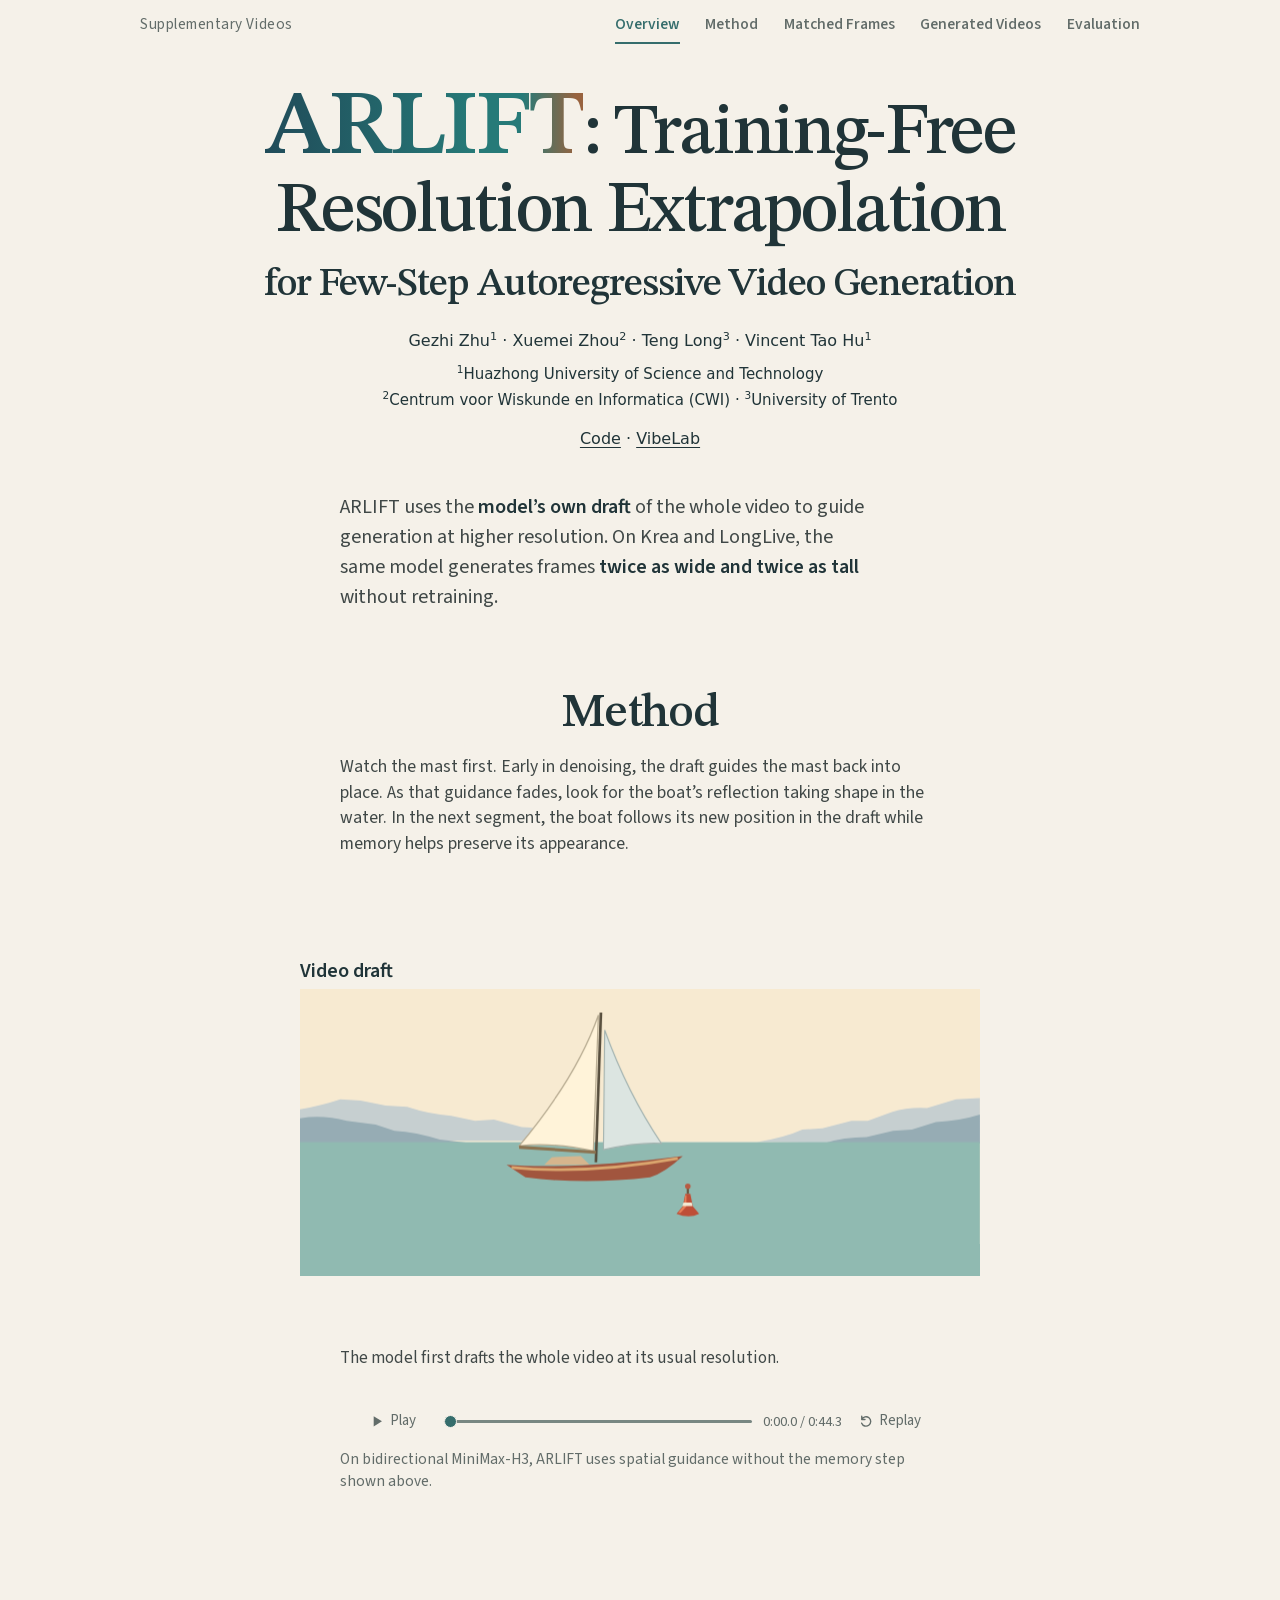
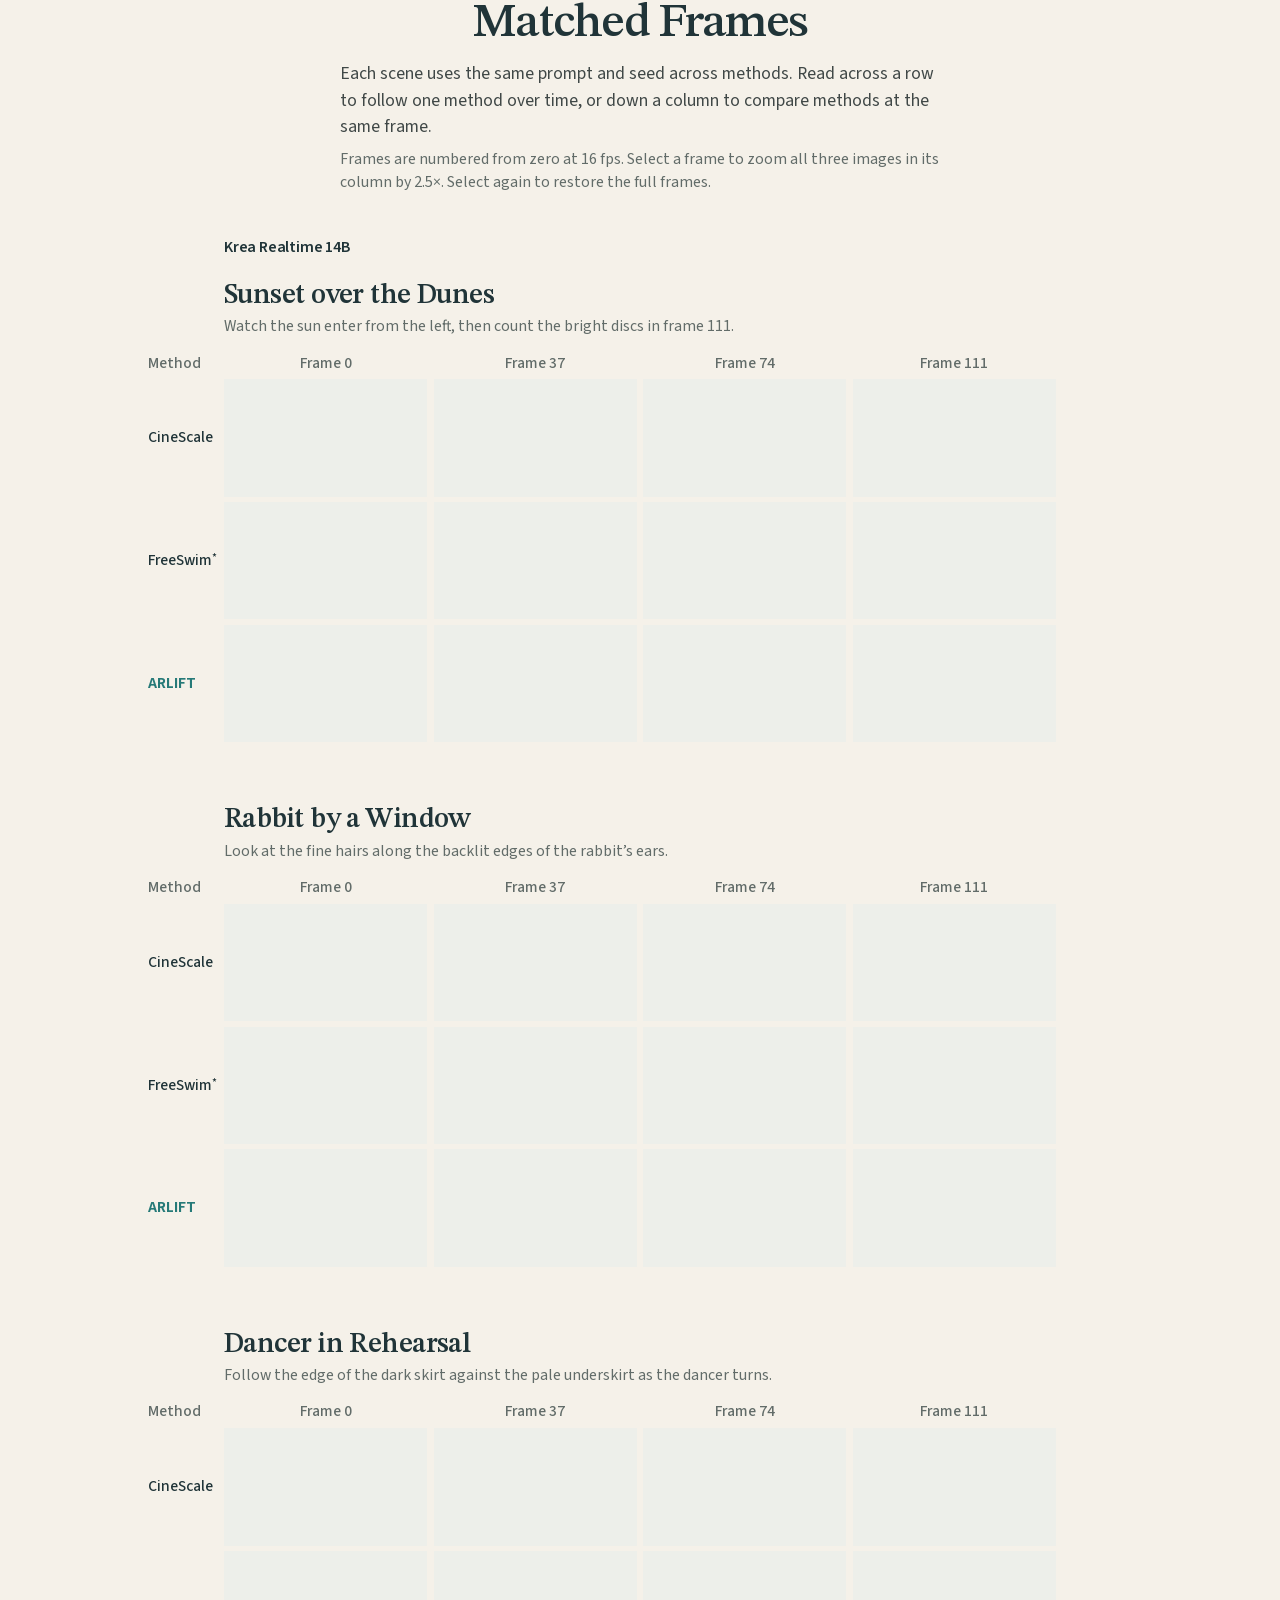
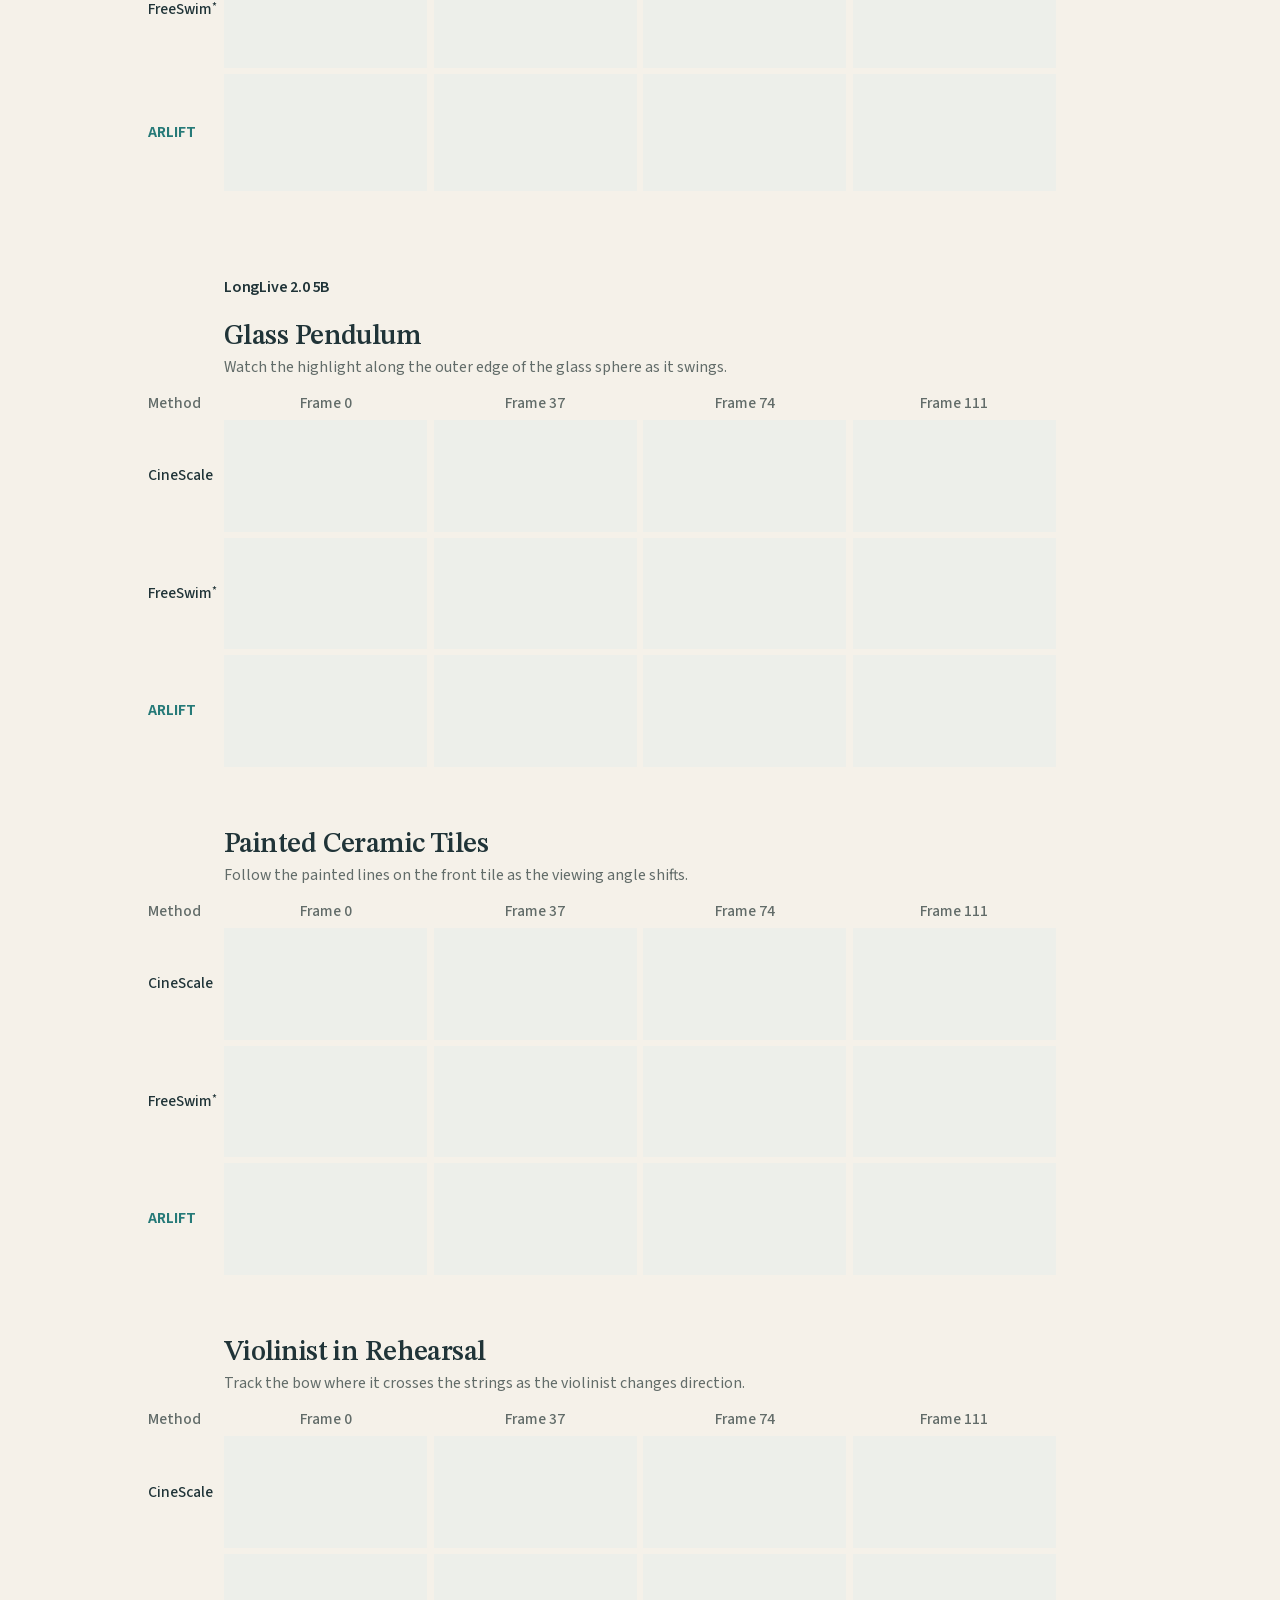
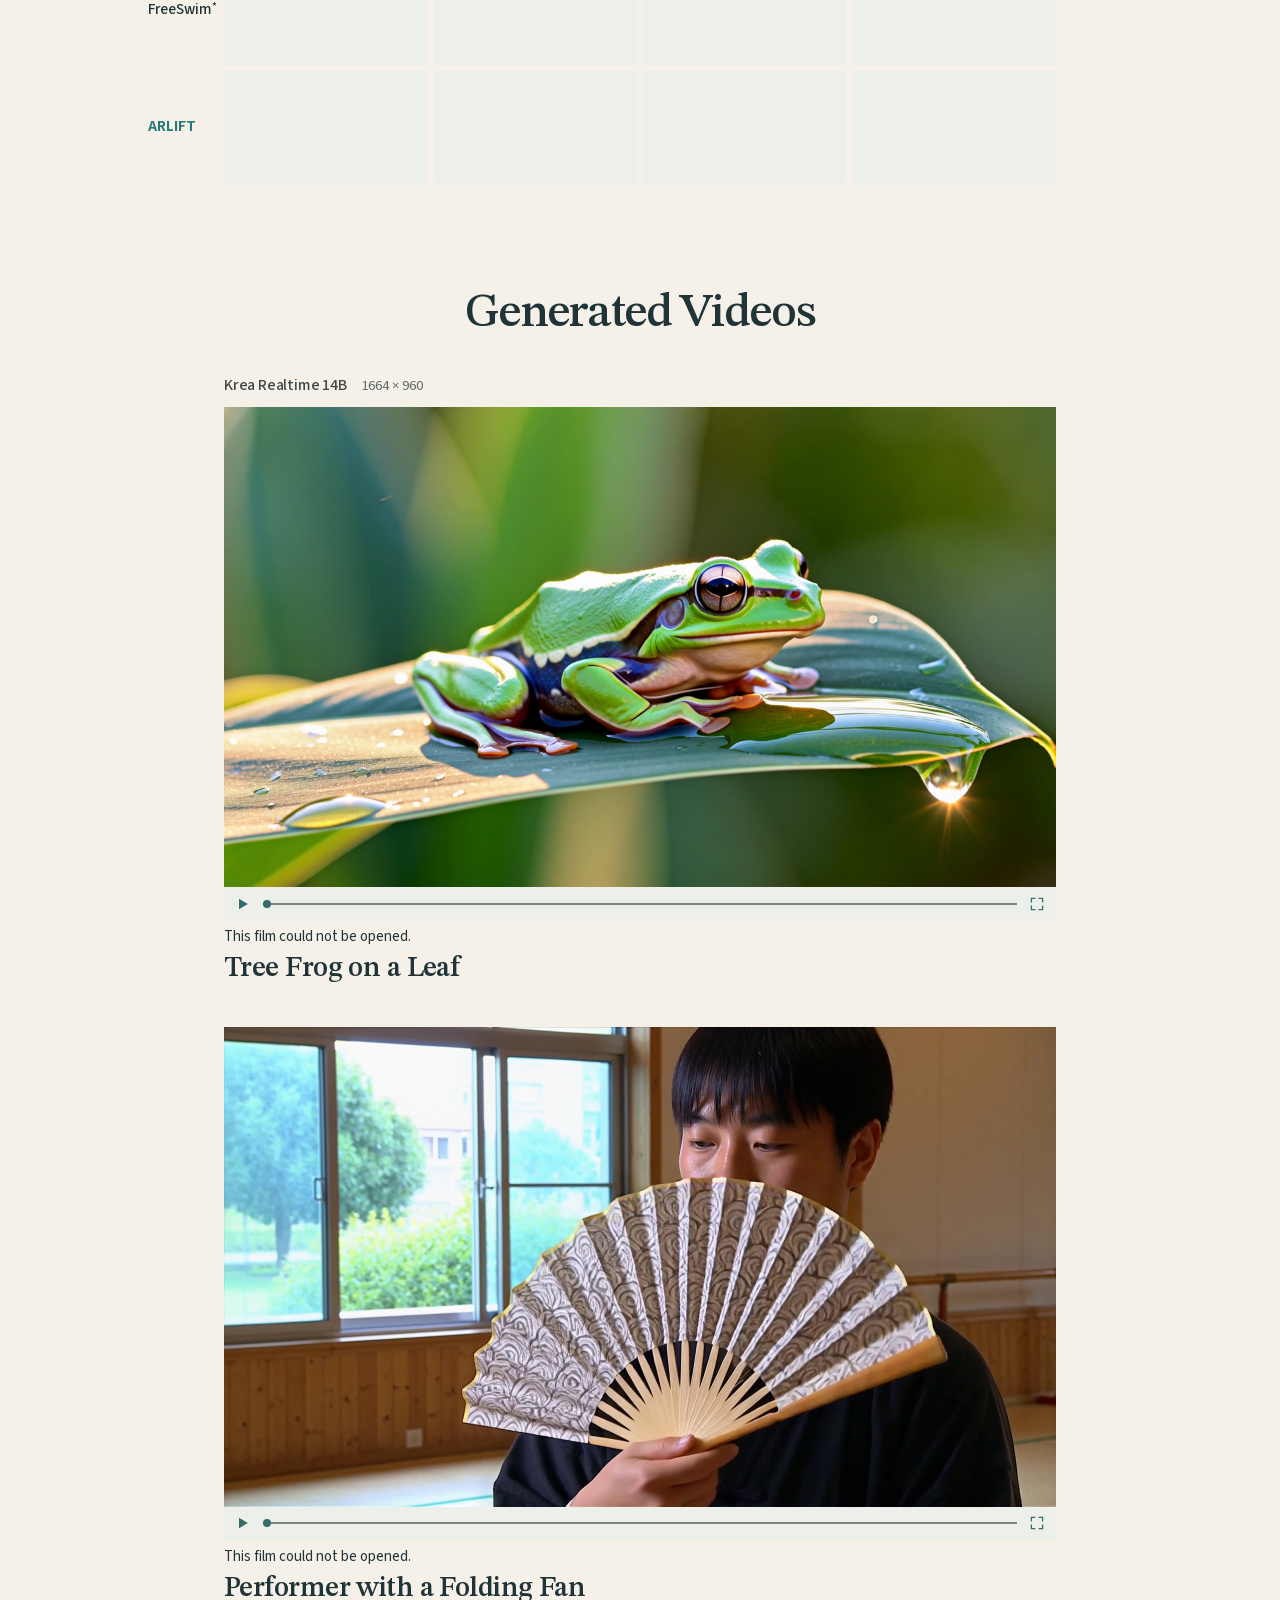
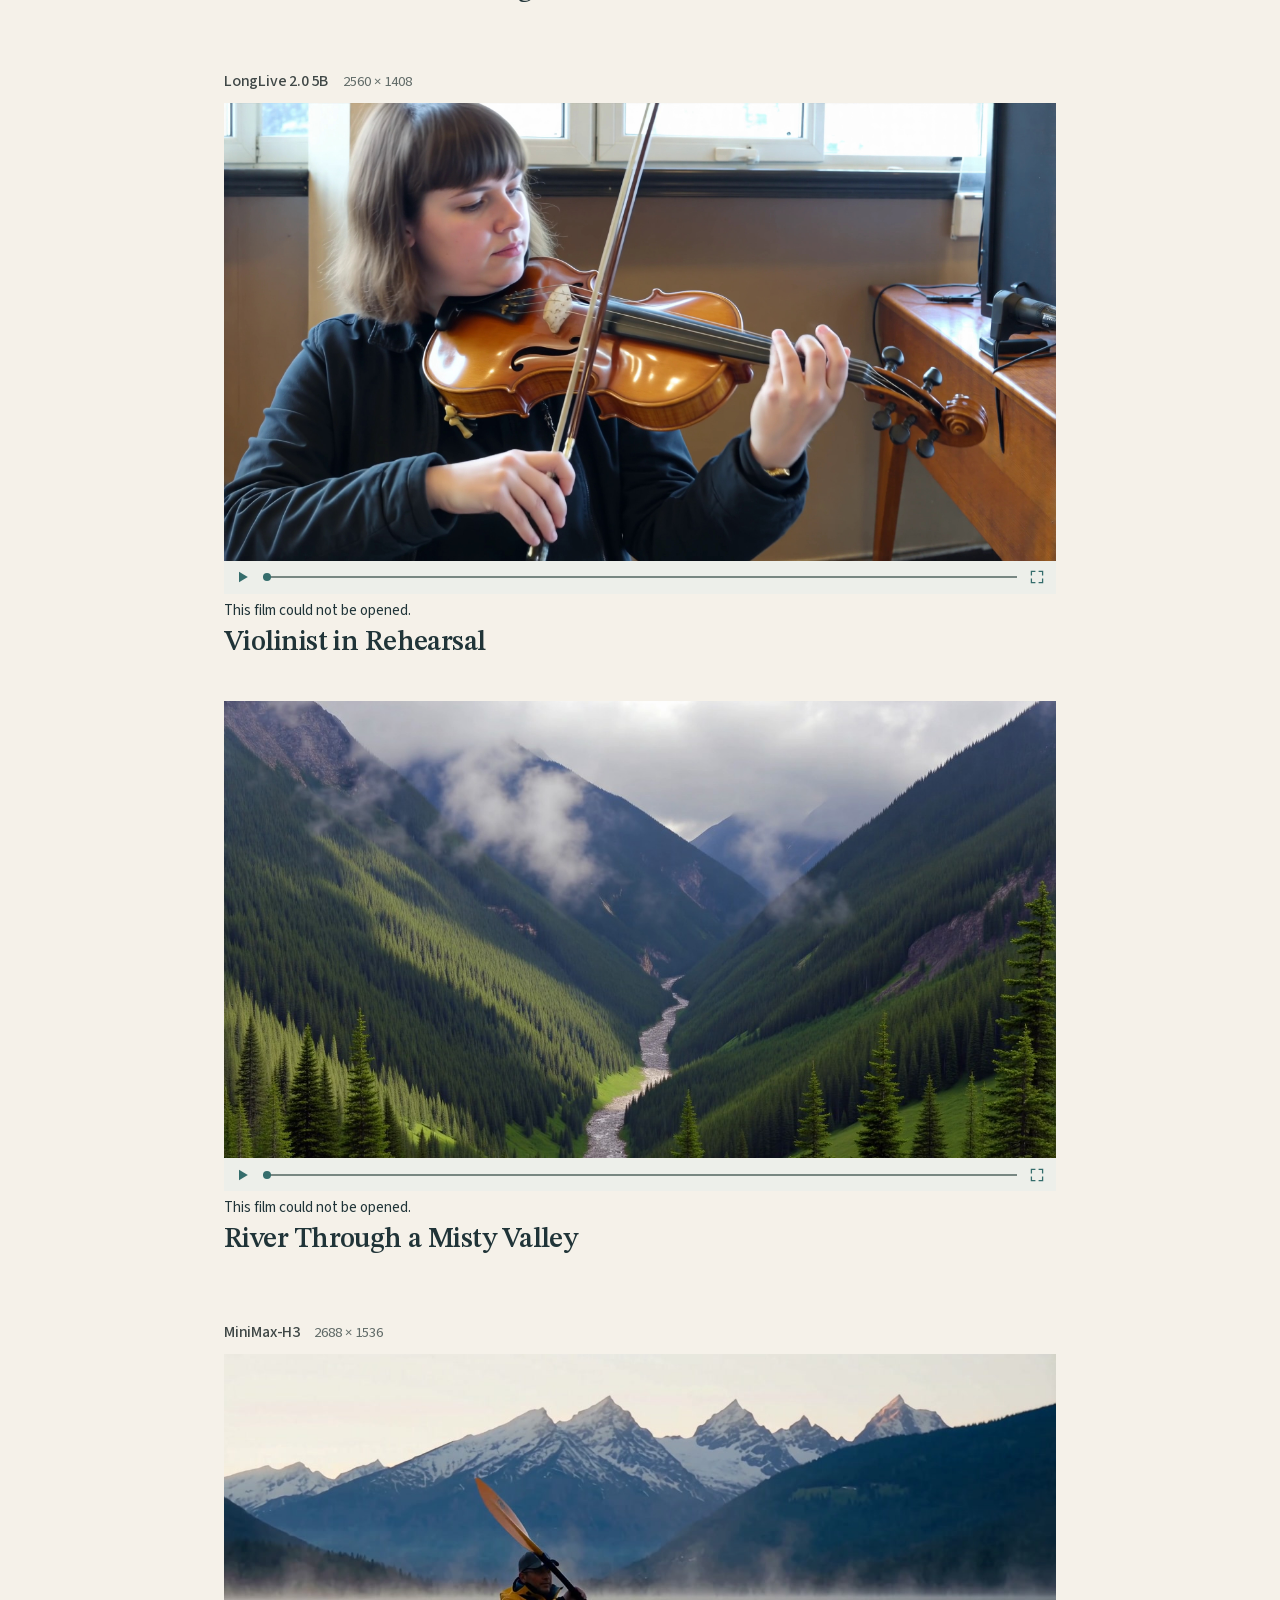
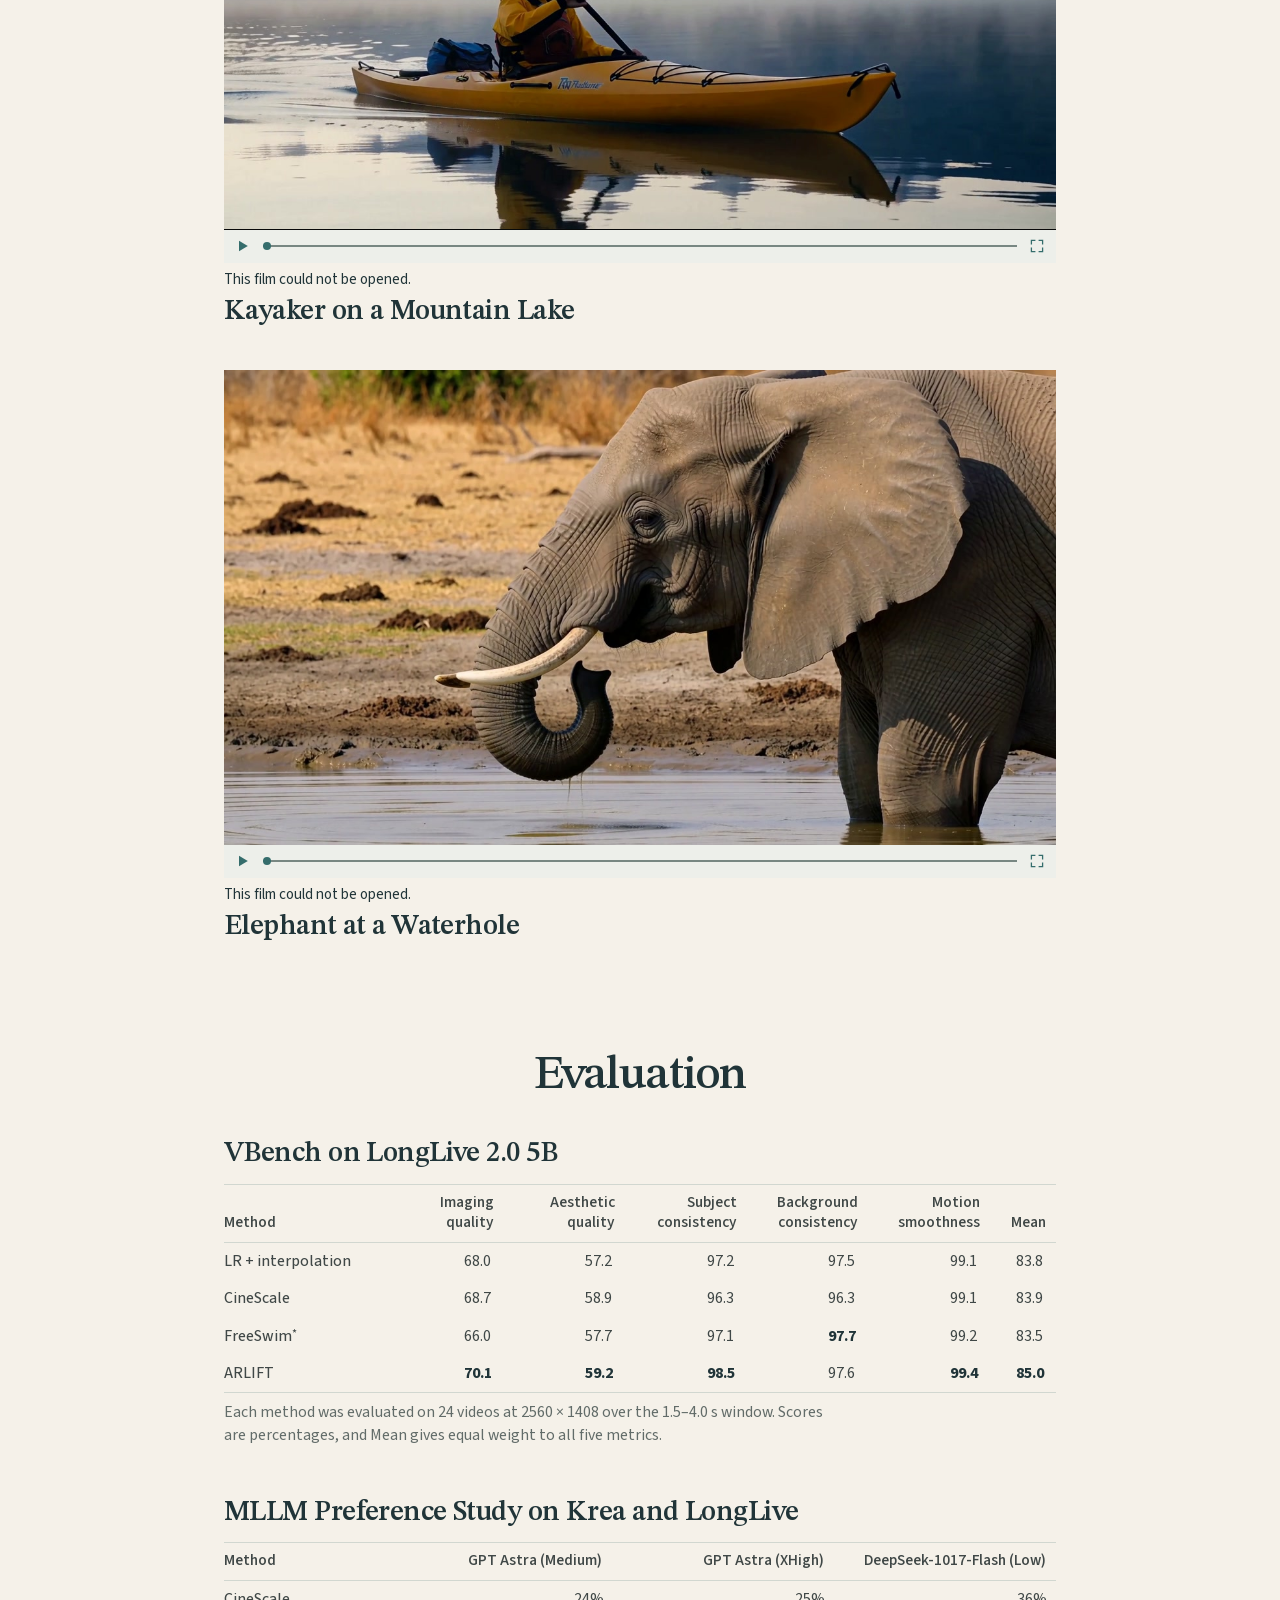
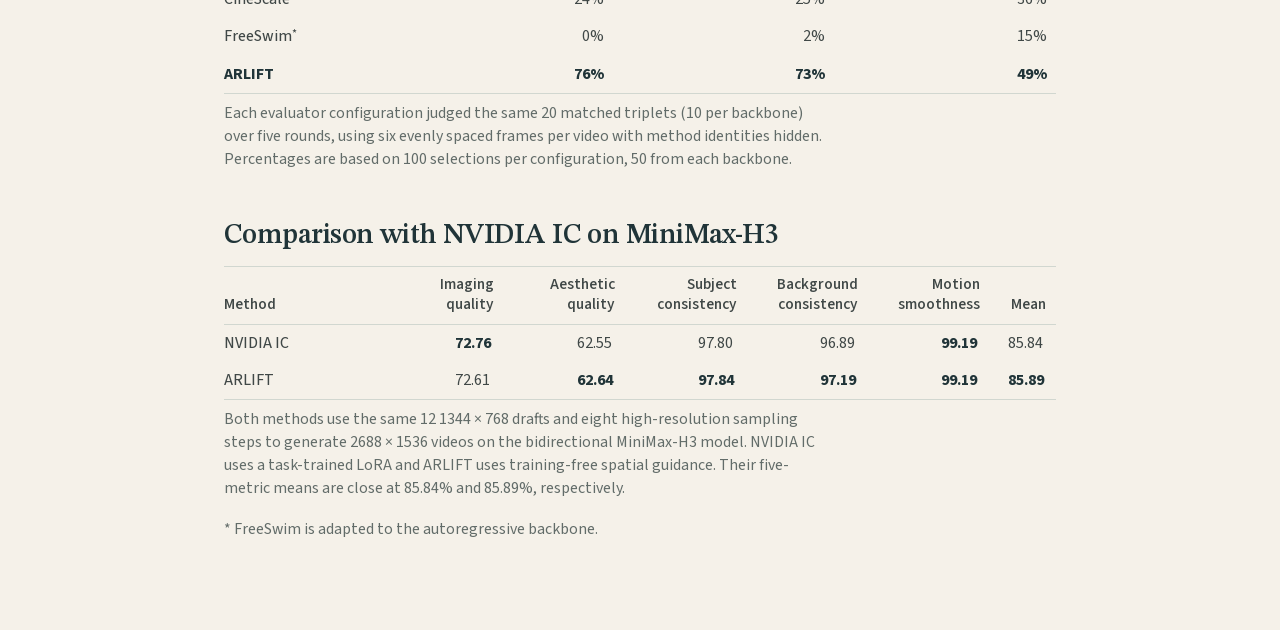
==== arlift/index.html @ 1fa9fa7b "Publish ELP AutoCache and ARLIFT project websites" ====
<!doctype html>
<html lang="en">
<head>
  <meta charset="utf-8">
  <meta name="viewport" content="width=device-width, initial-scale=1">
  <meta name="color-scheme" content="light">
  <meta http-equiv="Content-Security-Policy" content="default-src 'none'; style-src 'self' file:; script-src 'self' file:; img-src 'self' file:; font-src 'self' file: data:; media-src 'self' file:; base-uri 'none'; form-action 'none'">
  <title>ARLIFT: Training-Free Resolution Extrapolation for Few-Step Autoregressive Video Generation</title>
  <link rel="stylesheet" href="assets/fonts/type.css">
  <link rel="stylesheet" href="assets/style.css">
  <script defer src="assets/navigation.js"></script>
  <script defer src="assets/trace.js"></script>
  <script defer src="assets/details.js"></script>
  <script defer src="assets/screening.js"></script>
  <link rel="stylesheet" href="../project-meta.css">
</head>
<body>
  <main>
    <nav class="article-nav" aria-label="Article sections">
      <div class="nav-links">
        <span class="subtitle">Supplementary Videos</span>
        <div class="chapter-links">
          <a href="#overview">Overview</a>
          <a href="#method">Method</a>
          <a href="#matched-frames">Matched Frames</a>
          <a href="#generated-videos">Generated Videos</a>
          <a href="#evaluation">Evaluation</a>
        </div>
      </div>
    </nav>

    <header class="opening" id="overview" aria-labelledby="paper-title">
      <h1 id="paper-title">
        <span class="title-line"><span class="arlift-name">ARLIFT</span>: <span class="unbroken">Training-Free</span></span>
        <span class="title-line">Resolution Extrapolation</span>
        <span class="title-scope">for <span class="unbroken">Few-Step</span> Autoregressive <span class="unbroken">Video Generation</span></span>
      </h1>
      <div class="project-meta"><p class="project-authors">Gezhi Zhu<sup>1</sup> · Xuemei Zhou<sup>2</sup> · Teng Long<sup>3</sup> · Vincent Tao Hu<sup>1</sup></p><p class="project-affiliations"><sup>1</sup>Huazhong University of Science and Technology<br><sup>2</sup>Centrum voor Wiskunde en Informatica (CWI) · <sup>3</sup>University of Trento</p><p class="project-links"><a href="https://github.com/vibe-hust/arlift_code">Code</a> · <a href="https://github.com/vibe-hust">VibeLab</a></p></div>
      <p class="intro">ARLIFT uses the <strong>model’s own draft</strong> of the whole video to guide generation at higher resolution. On Krea and LongLive, the same model generates frames <strong>twice as wide and twice as tall</strong> without retraining.</p>
    </header>

    <div class="research">
      <section class="method" id="method" aria-labelledby="architecture-title">
        <header class="section-heading">
          <h2 id="architecture-title">Method</h2>
          <p class="method-guide">Watch the mast first. Early in denoising, the draft guides the mast back into place. As that guidance fades, look for the boat’s reflection taking shape in the water. In the next segment, the boat follows its new position in the draft while memory helps preserve its appearance.</p>
        </header>
        <figure class="sailing-study" aria-label="Illustrated animation of ARLIFT generating a sailboat video">
          <svg class="sail-library" width="0" height="0" aria-hidden="true" focusable="false">
            <defs>
              <linearGradient id="sail-sky" x1="0" y1=".7" x2="1" y2=".15">
                <stop stop-color="#fcf1d7"/><stop offset=".48" stop-color="#f5e9d2"/><stop offset="1" stop-color="#e6e4d8"/>
              </linearGradient>
              <linearGradient id="sail-sea" x1=".35" y1="0" x2=".65" y2="1">
                <stop stop-color="#b4d3c8"/><stop offset=".3" stop-color="#94bfb5"/><stop offset="1" stop-color="#64999a"/>
              </linearGradient>
              <radialGradient id="water-light" cx=".08" cy=".12" r=".86">
                <stop stop-color="#ffedc5" stop-opacity=".38"/><stop offset="1" stop-color="#ffedc5" stop-opacity="0"/>
              </radialGradient>
              <linearGradient id="canvas-sun" x1="0" y1=".3" x2="1" y2=".65">
                <stop stop-color="#fff9e8"/><stop offset=".50" stop-color="#f8edd2"/>
                <stop offset=".79" stop-color="#eee2c5"/><stop offset="1" stop-color="#d3d7ce"/>
              </linearGradient>
              <linearGradient id="canvas-shade" x1="0" y1=".7" x2="1" y2=".25">
                <stop stop-color="#b8cbd0"/><stop offset=".47" stop-color="#dce4df"/><stop offset="1" stop-color="#fff1d7"/>
              </linearGradient>
              <path id="sail-main" d="M7 21 Q-10 70 -56 125 Q-30 122 3 129 Z"/>
              <path id="sail-jib" d="M12 33 Q30 83 57 123 Q38 122 11 128 Z"/>
              <path id="sail-hull" d="M-66 140 Q-14 144 74 133 Q60 146 48 150 Q-3 156 -51 150 Z"/>
              <g id="coastal-ridges">
                <path fill="#c6cfd0" d="M0 96Q17 93 32 88L48 89 68 93 85 94Q103 100 120 101L139 105 154 104 176 110Q199 111 224 121H0Z M363 122Q386 118 399 112L415 111 438 105 451 105 470 98Q484 94 498 95L521 88 540 87V123Z"/>
                <path fill="#96acb4" d="M0 103Q18 100 37 105L60 108 75 113Q92 114 111 120L137 123H0Z M416 123Q432 118 450 118L471 113 486 112 505 106Q524 105 540 100V123Z"/>
              </g>
              <g id="sail-coast">
                <rect width="540" height="122" fill="#f7ead1"/><use href="#coastal-ridges"/>
                <rect y="122" width="540" height="106" fill="#90bab1"/>
              </g>
              <g id="sail-boat">
                <path fill="none" stroke="#574e3d" stroke-width="2.1" d="M5 138 9 19"/>
                <use href="#sail-main" fill="#fff3d9" stroke="#b6aa90" stroke-width="1"/>
                <use href="#sail-jib" fill="#dce5e1" stroke="#a2b2af" stroke-width=".9"/>
                <path d="M-56 126 5 130" stroke="#8c7350" stroke-width="2.4" fill="none"/>
                <path d="M-36 140 -30 134 -7 133 0 140Z" fill="#d6b58d"/>
                <use href="#sail-hull" fill="#a1553e"/>
                <path d="M-62 142 Q-2 148 70 135" fill="none" stroke="#dba66e" stroke-width="2.2"/>
              </g>
              <g id="sidelit-sails">
                <use href="#sail-main" fill="url(#canvas-sun)"/><use href="#sail-jib" fill="url(#canvas-shade)"/>
                <g clip-path="url(#sail-panels)">
                  <path fill="#fff9e3" opacity=".64" d="M7 23Q-13 81-54 124L-42 121Q-9 80 7 23Z"/>
                  <path fill="#aebdc0" opacity=".32" d="M7 29Q6 81-9 125L3 129Z M13 37Q20 95 35 125L13 128Z"/>
                </g>
              </g>
              <g id="sail-buoy">
                <path fill="#be4e37" d="M306 163h4l2 10 5 6q-8 4-18 0l5-6z"/>
                <path fill="#e88058" d="m306 164 1 .2-.2 9-4.5 5-2 .1 4.7-6.2z"/>
                <path fill="#f3ead4" d="M304.5 170h6.6l.6 2.8h-8z"/>
                <path d="M308 163v-5" stroke="#65543d" stroke-width="1.7"/>
                <circle cx="308" cy="157" r="2.2" fill="#b85b43"/>
              </g>
              <pattern id="sail-weave" width="3.6" height="4.2" patternUnits="userSpaceOnUse" patternTransform="rotate(12)">
                <path d="M.5 0v4.2 M0 1.2h3.6" stroke="#998766" stroke-width=".32" opacity=".38"/>
              </pattern>
              <clipPath id="sail-panels"><use href="#sail-main"/><use href="#sail-jib"/></clipPath>
              <g id="sail-seams" fill="none" stroke-linejoin="round">
                <use href="#sail-main" fill="url(#sail-weave)"/>
                <use href="#sail-jib" fill="url(#sail-weave)"/>
                <path fill="#dfd3b7" opacity=".35" d="M5 34 Q-3 90 -26 121 L1 127Z"/>
                <path fill="#e7dbbf" opacity=".47" d="M14 48 Q25 95 45 121 L54 122Z"/>
                <g clip-path="url(#sail-panels)" stroke="#b6a98b" stroke-width=".95">
                  <path d="M0 41Q1 44 6 46 M-7 60Q-2 65 6 65 M-18 80Q-9 86 5 86 M-32 100Q-15 108 4 107 M-49 118Q-23 119 3 125"/>
                  <path d="M13 63Q17 65 24 65 M12 83Q24 87 34 86 M12 105Q28 111 46 109"/>
                </g>
                <path stroke="#988769" stroke-width=".85" stroke-dasharray="1.4 2.2" d="M4 43 0 122Q-16 119-46 119 M14 60 14 122 48 119"/>
                <path stroke="#736b55" stroke-width="1" d="M9 21 68 134 M8 26 -62 139"/>
                <path fill="#ac6548" d="M9 20 10 13 26 17 10 18Z"/>
              </g>
              <g id="sail-rail" fill="none">
                <path d="M-63 143Q-7 151 67 139 M-52 148Q1 152 54 144" stroke="#efc793" stroke-width=".95"/>
                <path d="M-57 140v-5m12 6v-5m64 2v-5m15 4v-5m15 3v-5m14 4v-5 M-57 135q12 2 22 1 M17 133q26 1 46-4" stroke="#74634b" stroke-width=".85"/>
                <path d="M-28 135h7l-1 3h-8z M-18 135h7l3 3h-11z" fill="#5f614e"/>
              </g>
              <g id="sail-reflection">
                <g fill="#e9e6cd">
                  <path d="M-44 157q22-3 48 0l-7 2q-31 0-44 1z M11 158q14-3 33-2l-7 2-23 2z"/>
                  <path d="M-39 163q20-4 41-2l-5 2-29 3z M10 164q12-1 25-4l-3 3-21 3z"/>
                  <path d="M-29 171q9-4 27-3l-4 3-24 2z M10 171l16-4-4 3-12 3z"/>
                  <path d="M-20 178q10-3 18-2l-4 2-15 2z M6 181l12-4-2 3-11 3z M-11 188l10-3-3 3-9 2z"/>
                </g>
                <g fill="#ab674d">
                  <path opacity=".84" d="M-57 154q19 2 37 0l-4 2q-16 2-28 1z M-13 155q14-1 29-3l-4 2-22 3z M24 151l28-4-6 3-18 3z"/>
                  <path opacity=".67" d="M-42 160q15-2 28-1l-5 2-24 1z M1 159l22-3 8 .5-26 4z M-28 165l14-2 6 1-14 2z"/>
                  <path opacity=".49" d="M-12 170l16-3 7 1-17 3z M13 164l8-2 7 .3-11 3z"/>
                </g>
                <path d="M-57 155q19-2 42 1m11 0 34-2m-69 5 18 1m30 1 17-2" fill="none" stroke="#7e8270" stroke-width="1.5"/>
              </g>
              <g id="sail-water-marks" fill="none" stroke-linecap="round">
                <g stroke="#f9eed1" opacity=".83">
                  <path stroke-width=".7" d="M9 128h9m7 .7h5m17-1h12m53 1h9m15 2h4m12-.5h13m26-2h7m19 2h11m16-2h7m51 1h9m77-1h11m30 2h12m25-2h7"/>
                  <path stroke-width="1.3" d="M13 151l10-1m5 .7 5-.5m48-8 10-.6m5 0h4m-38 27 12-1m5 1 7-.5m34 7 13-1m27 8 7-.7m-96 12 9-.8m5 .2h7m139-40 13-.5m59 22 9-.5m77 18 6-.6m8 0 7-.7"/>
                </g>
                <path stroke="#5e9392" stroke-width=".85" d="M0 123h540 M12 138q18-2 36-1m19-2 17-1m117-5 23 1m125-1 38-1m67 6 38 1m21 11 20-1 M7 170q36-4 55-2m-20 14 28-1m55 4 26 1m14 12 30-2m54-9 27-1m35-6 16-1m58 10 20-2m48 11 37-2m15-30 22 1"/>
                <path stroke="#e4e9da" stroke-width="1.25" d="M21 148q21-2 33-1m9 8 23-1m16 37 33-3m-58 23 32-2m55-43 19-1m42 23 15-1m31 21q23-3 41-2m34-60 23-1m45 13 26-2m46 23 33-2m-91 34 31-2m29 1 17-1"/>
                <path stroke="#7b8e77" stroke-width="1.1" d="M293 181q14 2 27-1m-15 4 9-1"/>
                <path stroke="#b47c61" opacity=".72" stroke-width="1.6" d="m303 184 10 1m-10 3 7 1m-5 3h4"/>
              </g>
              
            </defs>
          </svg>
          <svg class="sail-story" id="sailing-board" viewBox="0 0 760 417" role="img" aria-labelledby="sail-description">
            <title id="sail-description">Schematic of ARLIFT. A complete moving draft anchors each segment’s position. Filtered differences correct successive predictions. The same close-up shows the gunwale sharpen in step four and ripples form in the reflection in step five. A pale line on the hull carries over from segment one to segment two. The two finished segments then play together.</title>
            <defs>
              <filter id="study-grain" x="0" y="0" width="100%" height="100%">
                <feTurbulence id="noise-grain" type="fractalNoise" baseFrequency=".38" numOctaves="2" seed="17"/>
                <feColorMatrix type="saturate" values="0"/>
                <feComponentTransfer><feFuncR type="linear" slope="2" intercept="-.5"/><feFuncG type="linear" slope="2" intercept="-.5"/><feFuncB type="linear" slope="2" intercept="-.5"/><feFuncA type="linear" slope="0" intercept="1"/></feComponentTransfer>
              </filter>
              <g id="hr-setting">
                <rect width="540" height="122" fill="url(#sail-sky)"/><use href="#coastal-ridges"/>
                <g fill="#c3ceca" opacity=".72">
                  <path d="m0 103 14-1 24 4 16 3-23-2-16 1-15-2z M49 110l13 1 17 5 10 2-23-4z"/>
                  <path d="m484 114 21-7 16-2-12 4-13 3z M520 108l20-7v3l-12 3z"/>
                </g>
                <rect y="122" width="540" height="106" fill="url(#sail-sea)"/>
                <rect y="122" width="540" height="106" fill="url(#water-light)"/>
              </g>
              <g id="draft-scene"><use href="#sail-coast"/><use href="#sail-buoy"/></g>
              <g id="boat-shape"><use href="#sail-main"/><use href="#sail-jib"/><use href="#sail-hull"/></g>
              <!-- Dark sail seams are narrow gaps in the signal. Subtract the two
                   positioned signals before applying the spatial filter. -->
              <mask id="signal-seams" maskUnits="userSpaceOnUse" x="-76" y="8" width="160" height="150">
                <rect x="-76" y="8" width="160" height="150" fill="white"/>
                <g fill="none" stroke="black" stroke-width="1.7">
                  <path d="M-7 60Q-2 65 6 65 M-18 80Q-9 86 5 86 M-32 100Q-15 108 4 107 M-49 118Q-23 119 3 125 M13 63Q17 65 24 65 M12 83Q24 87 34 86 M12 105Q28 111 46 109"/>
                </g>
              </mask>
              <g id="boat-signal">
                <use href="#boat-shape" mask="url(#signal-seams)"/>
                <path d="m8 18 2 0-4 121-2 0z M9 21l60 113-1 1L8 22z M8 26l-69 114-1-1 69-114z"/>
              </g>
              <g id="reference-pose"><use href="#boat-shape"/><path d="m9 19-4 119" stroke-width="2.2"/></g>
              <g id="reference-lines" fill="none" stroke="#34667c" stroke-width="1.45" stroke-dasharray="4 3">
                <path d="M0 122h540" opacity=".55"/><use id="reference-boat" href="#reference-pose"/>
                <path d="M306 163h4l2 10 5 6q-8 4-18 0l5-6z"/>
              </g>
              <mask id="exclude-estimate" maskUnits="userSpaceOnUse" x="0" y="0" width="540" height="228">
                <rect width="540" height="228" fill="white"/><use id="estimate-cutout" href="#boat-signal" fill="black"/>
              </mask>
              <mask id="exclude-reference" maskUnits="userSpaceOnUse" x="0" y="0" width="540" height="228">
                <rect width="540" height="228" fill="white"/><use id="reference-cutout" href="#boat-signal" fill="black"/>
              </mask>
              <filter id="spatial-lowpass" filterUnits="userSpaceOnUse" x="0" y="0" width="540" height="228" color-interpolation-filters="sRGB">
                <!-- R and B hold the two signs on an opaque zero field. Extract
                     their difference after smoothing so nearby opposite signs cancel. -->
                <feGaussianBlur stdDeviation="4.3" result="lowpass"/>
                <feColorMatrix in="lowpass" values="0 0 0 0 0  0 0 0 0 0  0 0 0 0 0  1 0 -1 0 0" result="positive"/>
                <feFlood flood-color="#5ba8b3"/><feComposite in2="positive" operator="in" result="teal"/>
                <feColorMatrix in="lowpass" values="0 0 0 0 0  0 0 0 0 0  0 0 0 0 0  -1 0 1 0 0" result="negative"/>
                <feFlood flood-color="#dca674"/><feComposite in2="negative" operator="in" result="ochre"/>
                <feMerge><feMergeNode in="teal"/><feMergeNode in="ochre"/></feMerge>
              </filter>
              <mask id="shared-hull-edge" maskUnits="userSpaceOnUse" x="0" y="0" width="540" height="228">
                <use id="reference-hull-mask" href="#sail-hull" x="230" fill="none" stroke="white" stroke-width="5"/>
              </mask>
              <g id="reference-only" mask="url(#exclude-estimate)"><use id="positive-difference" href="#boat-signal"/></g>
              <g id="estimate-only" mask="url(#exclude-reference)"><use id="negative-difference" href="#boat-signal"/></g>
              <g id="raw-difference">
                <use href="#reference-only" fill="#5ba8b3"/><use href="#estimate-only" fill="#dca674"/>
              </g>
              <g id="smooth-difference" filter="url(#spatial-lowpass)">
                <rect width="540" height="228" fill="black"/>
                <use href="#reference-only" fill="red"/><use href="#estimate-only" fill="blue"/>
              </g>
              <g id="broken-reflection" fill="none" stroke-linecap="round">
                <path stroke="#9bbeb6" stroke-width="1.8" d="M-46 159q10-1 18-.3m19-1 13-.9m8 3 19-2m-60 8 10-1m13 3 11-1m-5 7 9-1"/>
                <path stroke="#f0e9d0" stroke-width=".75" d="m-50 161 10-.6m24 4 6-.6m12-7 9-1m5 10 5-.8m-20 9 5-.5"/>
              </g>
              <g id="live-scene">
                <use href="#hr-setting"/>
                <use id="sea-finish" href="#sail-water-marks"/>
                <g id="predicted-boat" transform="translate(300 0)">
                  <use id="reflections" href="#sail-reflection"/>
                  <use id="water-breaks" href="#broken-reflection"/>
                  <use href="#sail-boat"/><use href="#sidelit-sails"/>
                  <use id="neutral-hull" href="#sail-hull" fill="#918473" opacity="0"/><use id="painted-hull" href="#sail-hull" fill="#85472f"/>
                  <use id="hull-stripe" href="#appearance-stripe"/>
                  <use id="cloth-detail" href="#sail-seams"/>
                  <use id="fabric-detail" href="#woven-panels"/>
                  <use id="boat-line-cue" href="#hull-paint-line" stroke="#fff2bf" stroke-width="4" opacity="0"/>
                  <use id="rail-detail" href="#sail-rail"/>
                </g>
                <use href="#sail-buoy"/>
              </g>
              <g id="step-three-scene"/>
              <path id="hull-paint-line" d="M-60 143 Q0 149 67 136" fill="none" stroke-linecap="round"/>
              <g id="appearance-stripe" fill="none">
                <use href="#hull-paint-line" stroke="#f5d398" stroke-width="2.4"/>
                <path d="M-53 148 Q0 154 58 142" stroke="#eed4a8" stroke-width=".9"/>
              </g>
              <g id="woven-panels" clip-path="url(#sail-panels)" fill="none" stroke-linecap="round">
                <path d="M-54 114Q-34 98 4 95 M-47 122Q-23 108 3 105 M12 90Q27 92 43 104 M12 99Q32 103 47 115"
                  stroke="#ab9c82" stroke-width=".8" stroke-dasharray="1.4 1.8"/>
                <path d="M-28 107Q-14 90 3 51 M17 74Q27 98 44 119"
                  stroke="#c4b798" stroke-width="1"/>
              </g>
              <clipPath id="study-live-bounds"><rect width="540" height="228"/></clipPath>
            </defs>

            <g id="filmstrip">
              <text class="study-label" x="110" y="19">Video draft</text>
              <g id="draft-frames" transform="translate(110 32)">
                <svg x="0" width="132" height="55.73" viewBox="0 0 540 228"><use href="#draft-scene"/><use href="#sail-boat" x="230"/></svg>
                <svg x="140" width="132" height="55.73" viewBox="0 0 540 228"><use href="#draft-scene"/><use id="handoff-boat" href="#sail-boat" x="300"/></svg>
                <svg x="280" width="132" height="55.73" viewBox="0 0 540 228"><use href="#draft-scene"/><use href="#sail-boat" x="448"/></svg>
              </g>
              <text id="sailing-forward" class="study-key" x="250" y="19" opacity="0">Next segment</text>
              <g id="draft-cursor" transform="translate(250 32)" fill="none" stroke="#5c8092" stroke-width="1.7">
                <rect x=".9" y=".9" width="130.2" height="53.93"/><path d="m62 58 4 4 4-4" fill="#5c8092"/>
              </g>
            </g>
            <g id="draft-history" transform="translate(552 0)">
              <text class="study-label" y="19">Draft memory</text>
              <rect x="9" y="31" width="89" height="38" fill="#eff0e8" stroke="#d9dbcd"/>
              <rect x="5" y="35" width="89" height="38" fill="#f5f5ed" stroke="#d9dbcd"/>
              <svg y="39" width="89" height="38" viewBox="0 0 540 228"><use href="#draft-scene"/><use id="lr-stored-boat" href="#sail-boat" x="448"/></svg>
            </g>

            <g id="detail-reference" opacity="0">
              <text class="study-label" x="184" y="135">End of step 3</text>
              <svg id="small-detail" x="342" y="100" width="138" height="58.27" viewBox="143 118 174 73.47"><use href="#step-three-scene"/></svg>
            </g>
            <g id="hr-label">
              <text class="study-label" x="110" y="179">High-resolution prediction<tspan class="study-note" dx="7">· Schematic</tspan></text>
              <text class="study-note" id="prediction-label" x="650" y="179" text-anchor="end">Segment 2 complete</text>
            </g>
            <text id="finished-video-label" class="study-label" x="69.5" y="89" opacity="0">High-resolution video</text>
            <g transform="translate(110 187)" id="hr-panel">
              <g clip-path="url(#study-live-bounds)">
                <svg id="scene-camera" width="540" height="228" viewBox="0 0 540 228">
                  <use href="#live-scene"/>
                </svg>
                <use id="applied-difference" href="#smooth-difference" opacity="0"/>
                <g id="hr-noise" opacity="0"><rect width="540" height="228" fill="#b8b9b3"/><rect width="540" height="228" filter="url(#study-grain)" opacity=".92"/></g>
              </g>
            </g>
            <g id="hr-history">
              <text class="study-label" x="184" y="124">Memory</text>
              <svg id="memory-picture" x="342" y="100" width="138" height="58.27" viewBox="0 0 540 228">
                <use href="#hr-setting"/><use href="#sail-water-marks"/>
                <g id="stored-boat" transform="translate(230 0)">
                  <use href="#sail-reflection"/><use href="#broken-reflection"/><use href="#sail-boat"/><use href="#sidelit-sails"/><use id="stored-hull" href="#sail-hull" fill="#964b36"/>
                  <use href="#appearance-stripe"/><use id="stored-cloth" href="#sail-seams"/>
                  <use href="#woven-panels"/><use href="#sail-rail"/>
                  <use id="memory-line-cue" href="#hull-paint-line" stroke="#fff2bf" stroke-width="7" opacity="0"/>
                </g>
                <use href="#sail-buoy"/>
              </svg>
              <text class="study-key" id="memory-action" x="184" y="145">Used in segment 2</text>
            </g>
            <g id="memory-flow" fill="none" stroke="#6c8587" stroke-width="1.6" opacity="0">
              <path d="M411 182v-22m-4 5 4-5 4 5"/>
            </g>
            <g id="reference-zoom" opacity="0"><use href="#reference-lines"/></g>
            <g id="aligned-contour" transform="translate(110 187)" mask="url(#shared-hull-edge)" opacity="0">
              <g id="corrected-hull-edge" fill="none" stroke-linejoin="round">
                <use href="#sail-hull" stroke="#426975" stroke-width="4.2"/><use href="#sail-hull" stroke="#fff1cc" stroke-width="2.1"/>
              </g>
            </g>
            <text id="reference-label" class="study-key" x="121" y="209" opacity="0">Fixed draft reference</text>

            <g transform="translate(110 187)">
              <g id="filter-comparison" opacity="0" clip-path="url(#study-live-bounds)">
                <rect id="comparison-paper" width="540" height="228" fill="white"/>
                <g id="before-panel">
                  <svg width="264" height="200" viewBox="146 12 225 170.45">
                    <use href="#live-scene"/><use href="#raw-difference" opacity=".80"/>
                  </svg>
                </g>
                <g id="after-panel">
                  <svg width="264" height="200" viewBox="146 12 225 170.45">
                    <use href="#live-scene"/><use href="#smooth-difference" opacity=".80"/>
                  </svg>
                </g>
                <g id="filter-labels" class="study-label">
                  <text x="0" y="18">Before filtering</text><text x="276" y="18">After Gaussian filtering</text>
                </g>
              </g>
              <rect id="filter-region" x="146" y="12" width="225" height="170.45" fill="none" stroke="#416b78" stroke-width="1" opacity="0"/>
            </g>
            <g id="draft-movie" transform="translate(69.5 101) scale(1.15)" opacity="0">
              <text id="moving-draft-label" class="study-label" y="-9">Video draft</text>
              <g clip-path="url(#study-live-bounds)">
                <use href="#sail-coast"/><use id="moving-boat" href="#sail-boat" x="230"/><use href="#sail-buoy"/>
              </g>
            </g>
          </svg>
          <figcaption class="sail-footer">
            <p class="sail-caption" aria-live="polite" aria-atomic="true">The next segment follows its own draft and carries forward the boat’s appearance.</p>
            <div class="sail-controls" role="group" aria-label="Animation controls" hidden>
              <button class="sail-toggle" type="button" aria-controls="sailing-board"><svg viewBox="0 0 16 16" aria-hidden="true"><path class="sail-play-icon" fill="currentColor" d="M4 2.5 13 8l-9 5.5z"/><path class="sail-pause-icon" stroke="currentColor" stroke-width="2.3" d="M5.5 2.5v11m5-11v11"/></svg><span>Play</span></button>
              <input class="sail-seek" type="range" min="0" step="1" value="0" aria-label="Animation timeline" aria-controls="sailing-board"/>
              <span class="sail-clock">
                <span class="sail-phase" aria-hidden="true"></span>
                <span class="sail-current"></span> / <span class="sail-total"></span>
              </span>
              <button class="sail-replay" type="button" aria-controls="sailing-board"><svg viewBox="0 0 16 16" fill="none" stroke="currentColor" stroke-width="1.5" stroke-linecap="round" stroke-linejoin="round" aria-hidden="true"><path d="M3 6a5.1 5.1 0 1 1-.1 4M3 2.5V6h3.5"/></svg>Replay</button>
            </div>
          </figcaption>
        </figure>
        <p class="scope">On bidirectional MiniMax-H3, ARLIFT uses spatial guidance without the memory step shown above.</p>
      </section>

      <section class="results" id="matched-frames" aria-labelledby="frames-title">
        <header class="section-heading">
          <h2 id="frames-title">Matched Frames</h2>
          <p>Each scene uses the same prompt and seed across methods. Read across a row to follow one method over time, or down a column to compare methods at the same frame.</p>
          <p class="caption reading-note">Frames are numbered from zero at 16 fps. Select a frame to zoom all three images in its column by 2.5×. Select again to restore the full frames.</p>
        </header>
        <section class="frame-family" aria-labelledby="krea-frames-title">
          <h3 class="model-name" id="krea-frames-title">Krea Realtime 14B</h3>
          <figure class="frame-case" aria-labelledby="sunset-over-the-dunes-title">
            <figcaption>
              <h4 id="sunset-over-the-dunes-title">Sunset over the Dunes</h4>
              <p class="caption" id="sunset-over-the-dunes-cue">Watch the sun enter from the left, then count the bright discs in frame 111.</p>
            </figcaption>
            <div class="matrix-wrap">
              <table class="frame-matrix" aria-labelledby="sunset-over-the-dunes-title" aria-describedby="sunset-over-the-dunes-cue">
                <colgroup><col class="method-col"><col span="4"></colgroup>
                <thead>
                  <tr>
                    <th scope="col">Method</th>
                    <th scope="col" data-frame="0" data-focus-x="0.27" data-focus-y="0.25" id="sunset-over-the-dunes-f0">Frame 0</th>
                    <th scope="col" data-frame="37" data-focus-x="0.19" data-focus-y="0.22" id="sunset-over-the-dunes-f37">Frame 37</th>
                    <th scope="col" data-frame="74" data-focus-x="0.14" data-focus-y="0.16" id="sunset-over-the-dunes-f74">Frame 74</th>
                    <th scope="col" data-frame="111" data-focus-x="0.34" data-focus-y="0.16" id="sunset-over-the-dunes-f111">Frame 111</th>
                  </tr>
                </thead>
                <tbody>
                  <tr>
                    <th scope="row" id="sunset-over-the-dunes-cinescale">CineScale</th>
                    <td headers="sunset-over-the-dunes-cinescale sunset-over-the-dunes-f0">
                      <button class="frame-view" type="button" data-frame="0" aria-pressed="false">
                        <img src="assets/frames/sunset-over-the-dunes/cinescale-000.webp" width="1300" height="750" alt="Sunset over the Dunes, CineScale, frame 0" loading="lazy" decoding="async">
                      </button>
                    </td>
                    <td headers="sunset-over-the-dunes-cinescale sunset-over-the-dunes-f37">
                      <button class="frame-view" type="button" data-frame="37" aria-pressed="false">
                        <img src="assets/frames/sunset-over-the-dunes/cinescale-037.webp" width="1300" height="750" alt="Sunset over the Dunes, CineScale, frame 37" loading="lazy" decoding="async">
                      </button>
                    </td>
                    <td headers="sunset-over-the-dunes-cinescale sunset-over-the-dunes-f74">
                      <button class="frame-view" type="button" data-frame="74" aria-pressed="false">
                        <img src="assets/frames/sunset-over-the-dunes/cinescale-074.webp" width="1300" height="750" alt="Sunset over the Dunes, CineScale, frame 74" loading="lazy" decoding="async">
                      </button>
                    </td>
                    <td headers="sunset-over-the-dunes-cinescale sunset-over-the-dunes-f111">
                      <button class="frame-view" type="button" data-frame="111" aria-pressed="false">
                        <img src="assets/frames/sunset-over-the-dunes/cinescale-111.webp" width="1300" height="750" alt="Sunset over the Dunes, CineScale, frame 111" loading="lazy" decoding="async">
                      </button>
                    </td>
                  </tr>
                  <tr>
                    <th scope="row" id="sunset-over-the-dunes-freeswim">FreeSwim<sup aria-describedby="freeswim-note">*</sup></th>
                    <td headers="sunset-over-the-dunes-freeswim sunset-over-the-dunes-f0">
                      <button class="frame-view" type="button" data-frame="0" aria-pressed="false">
                        <img src="assets/frames/sunset-over-the-dunes/freeswim-000.webp" width="1300" height="750" alt="Sunset over the Dunes, FreeSwim*, frame 0" loading="lazy" decoding="async">
                      </button>
                    </td>
                    <td headers="sunset-over-the-dunes-freeswim sunset-over-the-dunes-f37">
                      <button class="frame-view" type="button" data-frame="37" aria-pressed="false">
                        <img src="assets/frames/sunset-over-the-dunes/freeswim-037.webp" width="1300" height="750" alt="Sunset over the Dunes, FreeSwim*, frame 37" loading="lazy" decoding="async">
                      </button>
                    </td>
                    <td headers="sunset-over-the-dunes-freeswim sunset-over-the-dunes-f74">
                      <button class="frame-view" type="button" data-frame="74" aria-pressed="false">
                        <img src="assets/frames/sunset-over-the-dunes/freeswim-074.webp" width="1300" height="750" alt="Sunset over the Dunes, FreeSwim*, frame 74" loading="lazy" decoding="async">
                      </button>
                    </td>
                    <td headers="sunset-over-the-dunes-freeswim sunset-over-the-dunes-f111">
                      <button class="frame-view" type="button" data-frame="111" aria-pressed="false">
                        <img src="assets/frames/sunset-over-the-dunes/freeswim-111.webp" width="1300" height="750" alt="Sunset over the Dunes, FreeSwim*, frame 111" loading="lazy" decoding="async">
                      </button>
                    </td>
                  </tr>
                  <tr>
                    <th scope="row" id="sunset-over-the-dunes-arlift" class="arlift-name">ARLIFT</th>
                    <td headers="sunset-over-the-dunes-arlift sunset-over-the-dunes-f0">
                      <button class="frame-view" type="button" data-frame="0" aria-pressed="false">
                        <img src="assets/frames/sunset-over-the-dunes/arlift-000.webp" width="1300" height="750" alt="Sunset over the Dunes, ARLIFT, frame 0" loading="lazy" decoding="async">
                      </button>
                    </td>
                    <td headers="sunset-over-the-dunes-arlift sunset-over-the-dunes-f37">
                      <button class="frame-view" type="button" data-frame="37" aria-pressed="false">
                        <img src="assets/frames/sunset-over-the-dunes/arlift-037.webp" width="1300" height="750" alt="Sunset over the Dunes, ARLIFT, frame 37" loading="lazy" decoding="async">
                      </button>
                    </td>
                    <td headers="sunset-over-the-dunes-arlift sunset-over-the-dunes-f74">
                      <button class="frame-view" type="button" data-frame="74" aria-pressed="false">
                        <img src="assets/frames/sunset-over-the-dunes/arlift-074.webp" width="1300" height="750" alt="Sunset over the Dunes, ARLIFT, frame 74" loading="lazy" decoding="async">
                      </button>
                    </td>
                    <td headers="sunset-over-the-dunes-arlift sunset-over-the-dunes-f111">
                      <button class="frame-view" type="button" data-frame="111" aria-pressed="false">
                        <img src="assets/frames/sunset-over-the-dunes/arlift-111.webp" width="1300" height="750" alt="Sunset over the Dunes, ARLIFT, frame 111" loading="lazy" decoding="async">
                      </button>
                    </td>
                  </tr>
                </tbody>
              </table>
            </div>
          </figure>
          <figure class="frame-case" aria-labelledby="rabbit-by-a-window-title">
            <figcaption>
              <h4 id="rabbit-by-a-window-title">Rabbit by a Window</h4>
              <p class="caption" id="rabbit-by-a-window-cue">Look at the fine hairs along the backlit edges of the rabbit’s ears.</p>
            </figcaption>
            <div class="matrix-wrap">
              <table class="frame-matrix" data-zoom-target="subject" aria-labelledby="rabbit-by-a-window-title" aria-describedby="rabbit-by-a-window-cue">
                <colgroup><col class="method-col"><col span="4"></colgroup>
                <thead>
                  <tr>
                    <th scope="col">Method</th>
                    <th scope="col" data-frame="0" data-focus-x="0.57" data-focus-y="0.283" id="rabbit-by-a-window-f0">Frame 0</th>
                    <th scope="col" data-frame="37" data-focus-x="0.661" data-focus-y="0.285" id="rabbit-by-a-window-f37">Frame 37</th>
                    <th scope="col" data-frame="74" data-focus-x="0.71" data-focus-y="0.3" id="rabbit-by-a-window-f74">Frame 74</th>
                    <th scope="col" data-frame="111" data-focus-x="0.723" data-focus-y="0.299" id="rabbit-by-a-window-f111">Frame 111</th>
                  </tr>
                </thead>
                <tbody>
                  <tr>
                    <th scope="row" id="rabbit-by-a-window-cinescale">CineScale</th>
                    <td headers="rabbit-by-a-window-cinescale rabbit-by-a-window-f0">
                      <button class="frame-view" type="button" data-frame="0" aria-pressed="false">
                        <img src="assets/frames/rabbit-by-a-window/cinescale-000.webp" width="1300" height="750" alt="Rabbit by a Window, CineScale, frame 0" loading="lazy" decoding="async">
                      </button>
                    </td>
                    <td headers="rabbit-by-a-window-cinescale rabbit-by-a-window-f37">
                      <button class="frame-view" type="button" data-frame="37" aria-pressed="false">
                        <img src="assets/frames/rabbit-by-a-window/cinescale-037.webp" width="1300" height="750" alt="Rabbit by a Window, CineScale, frame 37" loading="lazy" decoding="async">
                      </button>
                    </td>
                    <td headers="rabbit-by-a-window-cinescale rabbit-by-a-window-f74">
                      <button class="frame-view" type="button" data-frame="74" aria-pressed="false">
                        <img src="assets/frames/rabbit-by-a-window/cinescale-074.webp" width="1300" height="750" alt="Rabbit by a Window, CineScale, frame 74" loading="lazy" decoding="async">
                      </button>
                    </td>
                    <td headers="rabbit-by-a-window-cinescale rabbit-by-a-window-f111">
                      <button class="frame-view" type="button" data-frame="111" aria-pressed="false">
                        <img src="assets/frames/rabbit-by-a-window/cinescale-111.webp" width="1300" height="750" alt="Rabbit by a Window, CineScale, frame 111" loading="lazy" decoding="async">
                      </button>
                    </td>
                  </tr>
                  <tr>
                    <th scope="row" id="rabbit-by-a-window-freeswim">FreeSwim<sup aria-describedby="freeswim-note">*</sup></th>
                    <td headers="rabbit-by-a-window-freeswim rabbit-by-a-window-f0">
                      <button class="frame-view" type="button" data-frame="0" aria-pressed="false">
                        <img src="assets/frames/rabbit-by-a-window/freeswim-000.webp" width="1300" height="750" alt="Rabbit by a Window, FreeSwim*, frame 0" loading="lazy" decoding="async">
                      </button>
                    </td>
                    <td headers="rabbit-by-a-window-freeswim rabbit-by-a-window-f37">
                      <button class="frame-view" type="button" data-frame="37" aria-pressed="false">
                        <img src="assets/frames/rabbit-by-a-window/freeswim-037.webp" width="1300" height="750" alt="Rabbit by a Window, FreeSwim*, frame 37" loading="lazy" decoding="async">
                      </button>
                    </td>
                    <td headers="rabbit-by-a-window-freeswim rabbit-by-a-window-f74">
                      <button class="frame-view" type="button" data-frame="74" aria-pressed="false">
                        <img src="assets/frames/rabbit-by-a-window/freeswim-074.webp" width="1300" height="750" alt="Rabbit by a Window, FreeSwim*, frame 74" loading="lazy" decoding="async">
                      </button>
                    </td>
                    <td headers="rabbit-by-a-window-freeswim rabbit-by-a-window-f111">
                      <button class="frame-view" type="button" data-frame="111" aria-pressed="false">
                        <img src="assets/frames/rabbit-by-a-window/freeswim-111.webp" width="1300" height="750" alt="Rabbit by a Window, FreeSwim*, frame 111" loading="lazy" decoding="async">
                      </button>
                    </td>
                  </tr>
                  <tr>
                    <th scope="row" id="rabbit-by-a-window-arlift" class="arlift-name">ARLIFT</th>
                    <td headers="rabbit-by-a-window-arlift rabbit-by-a-window-f0">
                      <button class="frame-view" type="button" data-frame="0" aria-pressed="false">
                        <img src="assets/frames/rabbit-by-a-window/arlift-000.webp" width="1300" height="750" alt="Rabbit by a Window, ARLIFT, frame 0" loading="lazy" decoding="async">
                      </button>
                    </td>
                    <td headers="rabbit-by-a-window-arlift rabbit-by-a-window-f37">
                      <button class="frame-view" type="button" data-frame="37" aria-pressed="false">
                        <img src="assets/frames/rabbit-by-a-window/arlift-037.webp" width="1300" height="750" alt="Rabbit by a Window, ARLIFT, frame 37" loading="lazy" decoding="async">
                      </button>
                    </td>
                    <td headers="rabbit-by-a-window-arlift rabbit-by-a-window-f74">
                      <button class="frame-view" type="button" data-frame="74" aria-pressed="false">
                        <img src="assets/frames/rabbit-by-a-window/arlift-074.webp" width="1300" height="750" alt="Rabbit by a Window, ARLIFT, frame 74" loading="lazy" decoding="async">
                      </button>
                    </td>
                    <td headers="rabbit-by-a-window-arlift rabbit-by-a-window-f111">
                      <button class="frame-view" type="button" data-frame="111" aria-pressed="false">
                        <img src="assets/frames/rabbit-by-a-window/arlift-111.webp" width="1300" height="750" alt="Rabbit by a Window, ARLIFT, frame 111" loading="lazy" decoding="async">
                      </button>
                    </td>
                  </tr>
                </tbody>
              </table>
            </div>
          </figure>
          <figure class="frame-case" aria-labelledby="dancer-in-rehearsal-title">
            <figcaption>
              <h4 id="dancer-in-rehearsal-title">Dancer in Rehearsal</h4>
              <p class="caption" id="dancer-in-rehearsal-cue">Follow the edge of the dark skirt against the pale underskirt as the dancer turns.</p>
            </figcaption>
            <div class="matrix-wrap">
              <table class="frame-matrix" data-zoom-target="subject" aria-labelledby="dancer-in-rehearsal-title" aria-describedby="dancer-in-rehearsal-cue">
                <colgroup><col class="method-col"><col span="4"></colgroup>
                <thead>
                  <tr>
                    <th scope="col">Method</th>
                    <th scope="col" data-frame="0" data-focus-x="0.562" data-focus-y="0.665" id="dancer-in-rehearsal-f0">Frame 0</th>
                    <th scope="col" data-frame="37" data-focus-x="0.501" data-focus-y="0.579" id="dancer-in-rehearsal-f37">Frame 37</th>
                    <th scope="col" data-frame="74" data-focus-x="0.548" data-focus-y="0.625" id="dancer-in-rehearsal-f74">Frame 74</th>
                    <th scope="col" data-frame="111" data-focus-x="0.538" data-focus-y="0.612" id="dancer-in-rehearsal-f111">Frame 111</th>
                  </tr>
                </thead>
                <tbody>
                  <tr>
                    <th scope="row" id="dancer-in-rehearsal-cinescale">CineScale</th>
                    <td headers="dancer-in-rehearsal-cinescale dancer-in-rehearsal-f0">
                      <button class="frame-view" type="button" data-frame="0" aria-pressed="false">
                        <img src="assets/frames/dancer-in-rehearsal/cinescale-000.webp" width="1300" height="750" alt="Dancer in Rehearsal, CineScale, frame 0" loading="lazy" decoding="async">
                      </button>
                    </td>
                    <td headers="dancer-in-rehearsal-cinescale dancer-in-rehearsal-f37">
                      <button class="frame-view" type="button" data-frame="37" aria-pressed="false">
                        <img src="assets/frames/dancer-in-rehearsal/cinescale-037.webp" width="1300" height="750" alt="Dancer in Rehearsal, CineScale, frame 37" loading="lazy" decoding="async">
                      </button>
                    </td>
                    <td headers="dancer-in-rehearsal-cinescale dancer-in-rehearsal-f74">
                      <button class="frame-view" type="button" data-frame="74" aria-pressed="false">
                        <img src="assets/frames/dancer-in-rehearsal/cinescale-074.webp" width="1300" height="750" alt="Dancer in Rehearsal, CineScale, frame 74" loading="lazy" decoding="async">
                      </button>
                    </td>
                    <td headers="dancer-in-rehearsal-cinescale dancer-in-rehearsal-f111">
                      <button class="frame-view" type="button" data-frame="111" aria-pressed="false">
                        <img src="assets/frames/dancer-in-rehearsal/cinescale-111.webp" width="1300" height="750" alt="Dancer in Rehearsal, CineScale, frame 111" loading="lazy" decoding="async">
                      </button>
                    </td>
                  </tr>
                  <tr>
                    <th scope="row" id="dancer-in-rehearsal-freeswim">FreeSwim<sup aria-describedby="freeswim-note">*</sup></th>
                    <td headers="dancer-in-rehearsal-freeswim dancer-in-rehearsal-f0">
                      <button class="frame-view" type="button" data-frame="0" aria-pressed="false">
                        <img src="assets/frames/dancer-in-rehearsal/freeswim-000.webp" width="1300" height="750" alt="Dancer in Rehearsal, FreeSwim*, frame 0" loading="lazy" decoding="async">
                      </button>
                    </td>
                    <td headers="dancer-in-rehearsal-freeswim dancer-in-rehearsal-f37">
                      <button class="frame-view" type="button" data-frame="37" aria-pressed="false">
                        <img src="assets/frames/dancer-in-rehearsal/freeswim-037.webp" width="1300" height="750" alt="Dancer in Rehearsal, FreeSwim*, frame 37" loading="lazy" decoding="async">
                      </button>
                    </td>
                    <td headers="dancer-in-rehearsal-freeswim dancer-in-rehearsal-f74">
                      <button class="frame-view" type="button" data-frame="74" aria-pressed="false">
                        <img src="assets/frames/dancer-in-rehearsal/freeswim-074.webp" width="1300" height="750" alt="Dancer in Rehearsal, FreeSwim*, frame 74" loading="lazy" decoding="async">
                      </button>
                    </td>
                    <td headers="dancer-in-rehearsal-freeswim dancer-in-rehearsal-f111">
                      <button class="frame-view" type="button" data-frame="111" aria-pressed="false">
                        <img src="assets/frames/dancer-in-rehearsal/freeswim-111.webp" width="1300" height="750" alt="Dancer in Rehearsal, FreeSwim*, frame 111" loading="lazy" decoding="async">
                      </button>
                    </td>
                  </tr>
                  <tr>
                    <th scope="row" id="dancer-in-rehearsal-arlift" class="arlift-name">ARLIFT</th>
                    <td headers="dancer-in-rehearsal-arlift dancer-in-rehearsal-f0">
                      <button class="frame-view" type="button" data-frame="0" aria-pressed="false">
                        <img src="assets/frames/dancer-in-rehearsal/arlift-000.webp" width="1300" height="750" alt="Dancer in Rehearsal, ARLIFT, frame 0" loading="lazy" decoding="async">
                      </button>
                    </td>
                    <td headers="dancer-in-rehearsal-arlift dancer-in-rehearsal-f37">
                      <button class="frame-view" type="button" data-frame="37" aria-pressed="false">
                        <img src="assets/frames/dancer-in-rehearsal/arlift-037.webp" width="1300" height="750" alt="Dancer in Rehearsal, ARLIFT, frame 37" loading="lazy" decoding="async">
                      </button>
                    </td>
                    <td headers="dancer-in-rehearsal-arlift dancer-in-rehearsal-f74">
                      <button class="frame-view" type="button" data-frame="74" aria-pressed="false">
                        <img src="assets/frames/dancer-in-rehearsal/arlift-074.webp" width="1300" height="750" alt="Dancer in Rehearsal, ARLIFT, frame 74" loading="lazy" decoding="async">
                      </button>
                    </td>
                    <td headers="dancer-in-rehearsal-arlift dancer-in-rehearsal-f111">
                      <button class="frame-view" type="button" data-frame="111" aria-pressed="false">
                        <img src="assets/frames/dancer-in-rehearsal/arlift-111.webp" width="1300" height="750" alt="Dancer in Rehearsal, ARLIFT, frame 111" loading="lazy" decoding="async">
                      </button>
                    </td>
                  </tr>
                </tbody>
              </table>
            </div>
          </figure>
        </section>
        <section class="frame-family" aria-labelledby="longlive-frames-title">
          <h3 class="model-name" id="longlive-frames-title">LongLive 2.0 5B</h3>
          <figure class="frame-case" aria-labelledby="glass-pendulum-title">
            <figcaption>
              <h4 id="glass-pendulum-title">Glass Pendulum</h4>
              <p class="caption" id="glass-pendulum-cue">Watch the highlight along the outer edge of the glass sphere as it swings.</p>
            </figcaption>
            <div class="matrix-wrap">
              <table class="frame-matrix" aria-labelledby="glass-pendulum-title" aria-describedby="glass-pendulum-cue">
                <colgroup><col class="method-col"><col span="4"></colgroup>
                <thead>
                  <tr>
                    <th scope="col">Method</th>
                    <th scope="col" data-frame="0" data-focus-x="0.56" data-focus-y="0.60" id="glass-pendulum-f0">Frame 0</th>
                    <th scope="col" data-frame="37" data-focus-x="0.55" data-focus-y="0.60" id="glass-pendulum-f37">Frame 37</th>
                    <th scope="col" data-frame="74" data-focus-x="0.53" data-focus-y="0.60" id="glass-pendulum-f74">Frame 74</th>
                    <th scope="col" data-frame="111" data-focus-x="0.49" data-focus-y="0.61" id="glass-pendulum-f111">Frame 111</th>
                  </tr>
                </thead>
                <tbody>
                  <tr>
                    <th scope="row" id="glass-pendulum-cinescale">CineScale</th>
                    <td headers="glass-pendulum-cinescale glass-pendulum-f0">
                      <button class="frame-view" type="button" data-frame="0" aria-pressed="false">
                        <img src="assets/frames/glass-pendulum/cinescale-000.webp" width="1300" height="715" alt="Glass Pendulum, CineScale, frame 0" loading="lazy" decoding="async">
                      </button>
                    </td>
                    <td headers="glass-pendulum-cinescale glass-pendulum-f37">
                      <button class="frame-view" type="button" data-frame="37" aria-pressed="false">
                        <img src="assets/frames/glass-pendulum/cinescale-037.webp" width="1300" height="715" alt="Glass Pendulum, CineScale, frame 37" loading="lazy" decoding="async">
                      </button>
                    </td>
                    <td headers="glass-pendulum-cinescale glass-pendulum-f74">
                      <button class="frame-view" type="button" data-frame="74" aria-pressed="false">
                        <img src="assets/frames/glass-pendulum/cinescale-074.webp" width="1300" height="715" alt="Glass Pendulum, CineScale, frame 74" loading="lazy" decoding="async">
                      </button>
                    </td>
                    <td headers="glass-pendulum-cinescale glass-pendulum-f111">
                      <button class="frame-view" type="button" data-frame="111" aria-pressed="false">
                        <img src="assets/frames/glass-pendulum/cinescale-111.webp" width="1300" height="715" alt="Glass Pendulum, CineScale, frame 111" loading="lazy" decoding="async">
                      </button>
                    </td>
                  </tr>
                  <tr>
                    <th scope="row" id="glass-pendulum-freeswim">FreeSwim<sup aria-describedby="freeswim-note">*</sup></th>
                    <td headers="glass-pendulum-freeswim glass-pendulum-f0">
                      <button class="frame-view" type="button" data-frame="0" aria-pressed="false">
                        <img src="assets/frames/glass-pendulum/freeswim-000.webp" width="1300" height="715" alt="Glass Pendulum, FreeSwim*, frame 0" loading="lazy" decoding="async">
                      </button>
                    </td>
                    <td headers="glass-pendulum-freeswim glass-pendulum-f37">
                      <button class="frame-view" type="button" data-frame="37" aria-pressed="false">
                        <img src="assets/frames/glass-pendulum/freeswim-037.webp" width="1300" height="715" alt="Glass Pendulum, FreeSwim*, frame 37" loading="lazy" decoding="async">
                      </button>
                    </td>
                    <td headers="glass-pendulum-freeswim glass-pendulum-f74">
                      <button class="frame-view" type="button" data-frame="74" aria-pressed="false">
                        <img src="assets/frames/glass-pendulum/freeswim-074.webp" width="1300" height="715" alt="Glass Pendulum, FreeSwim*, frame 74" loading="lazy" decoding="async">
                      </button>
                    </td>
                    <td headers="glass-pendulum-freeswim glass-pendulum-f111">
                      <button class="frame-view" type="button" data-frame="111" aria-pressed="false">
                        <img src="assets/frames/glass-pendulum/freeswim-111.webp" width="1300" height="715" alt="Glass Pendulum, FreeSwim*, frame 111" loading="lazy" decoding="async">
                      </button>
                    </td>
                  </tr>
                  <tr>
                    <th scope="row" id="glass-pendulum-arlift" class="arlift-name">ARLIFT</th>
                    <td headers="glass-pendulum-arlift glass-pendulum-f0">
                      <button class="frame-view" type="button" data-frame="0" aria-pressed="false">
                        <img src="assets/frames/glass-pendulum/arlift-000.webp" width="1300" height="715" alt="Glass Pendulum, ARLIFT, frame 0" loading="lazy" decoding="async">
                      </button>
                    </td>
                    <td headers="glass-pendulum-arlift glass-pendulum-f37">
                      <button class="frame-view" type="button" data-frame="37" aria-pressed="false">
                        <img src="assets/frames/glass-pendulum/arlift-037.webp" width="1300" height="715" alt="Glass Pendulum, ARLIFT, frame 37" loading="lazy" decoding="async">
                      </button>
                    </td>
                    <td headers="glass-pendulum-arlift glass-pendulum-f74">
                      <button class="frame-view" type="button" data-frame="74" aria-pressed="false">
                        <img src="assets/frames/glass-pendulum/arlift-074.webp" width="1300" height="715" alt="Glass Pendulum, ARLIFT, frame 74" loading="lazy" decoding="async">
                      </button>
                    </td>
                    <td headers="glass-pendulum-arlift glass-pendulum-f111">
                      <button class="frame-view" type="button" data-frame="111" aria-pressed="false">
                        <img src="assets/frames/glass-pendulum/arlift-111.webp" width="1300" height="715" alt="Glass Pendulum, ARLIFT, frame 111" loading="lazy" decoding="async">
                      </button>
                    </td>
                  </tr>
                </tbody>
              </table>
            </div>
          </figure>
          <figure class="frame-case" aria-labelledby="painted-ceramic-tiles-title">
            <figcaption>
              <h4 id="painted-ceramic-tiles-title">Painted Ceramic Tiles</h4>
              <p class="caption" id="painted-ceramic-tiles-cue">Follow the painted lines on the front tile as the viewing angle shifts.</p>
            </figcaption>
            <div class="matrix-wrap">
              <table class="frame-matrix" aria-labelledby="painted-ceramic-tiles-title" aria-describedby="painted-ceramic-tiles-cue">
                <colgroup><col class="method-col"><col span="4"></colgroup>
                <thead>
                  <tr>
                    <th scope="col">Method</th>
                    <th scope="col" data-frame="0" data-focus-x="0.59" data-focus-y="0.63" id="painted-ceramic-tiles-f0">Frame 0</th>
                    <th scope="col" data-frame="37" data-focus-x="0.57" data-focus-y="0.63" id="painted-ceramic-tiles-f37">Frame 37</th>
                    <th scope="col" data-frame="74" data-focus-x="0.55" data-focus-y="0.62" id="painted-ceramic-tiles-f74">Frame 74</th>
                    <th scope="col" data-frame="111" data-focus-x="0.55" data-focus-y="0.61" id="painted-ceramic-tiles-f111">Frame 111</th>
                  </tr>
                </thead>
                <tbody>
                  <tr>
                    <th scope="row" id="painted-ceramic-tiles-cinescale">CineScale</th>
                    <td headers="painted-ceramic-tiles-cinescale painted-ceramic-tiles-f0">
                      <button class="frame-view" type="button" data-frame="0" aria-pressed="false">
                        <img src="assets/frames/painted-ceramic-tiles/cinescale-000.webp" width="1300" height="715" alt="Painted Ceramic Tiles, CineScale, frame 0" loading="lazy" decoding="async">
                      </button>
                    </td>
                    <td headers="painted-ceramic-tiles-cinescale painted-ceramic-tiles-f37">
                      <button class="frame-view" type="button" data-frame="37" aria-pressed="false">
                        <img src="assets/frames/painted-ceramic-tiles/cinescale-037.webp" width="1300" height="715" alt="Painted Ceramic Tiles, CineScale, frame 37" loading="lazy" decoding="async">
                      </button>
                    </td>
                    <td headers="painted-ceramic-tiles-cinescale painted-ceramic-tiles-f74">
                      <button class="frame-view" type="button" data-frame="74" aria-pressed="false">
                        <img src="assets/frames/painted-ceramic-tiles/cinescale-074.webp" width="1300" height="715" alt="Painted Ceramic Tiles, CineScale, frame 74" loading="lazy" decoding="async">
                      </button>
                    </td>
                    <td headers="painted-ceramic-tiles-cinescale painted-ceramic-tiles-f111">
                      <button class="frame-view" type="button" data-frame="111" aria-pressed="false">
                        <img src="assets/frames/painted-ceramic-tiles/cinescale-111.webp" width="1300" height="715" alt="Painted Ceramic Tiles, CineScale, frame 111" loading="lazy" decoding="async">
                      </button>
                    </td>
                  </tr>
                  <tr>
                    <th scope="row" id="painted-ceramic-tiles-freeswim">FreeSwim<sup aria-describedby="freeswim-note">*</sup></th>
                    <td headers="painted-ceramic-tiles-freeswim painted-ceramic-tiles-f0">
                      <button class="frame-view" type="button" data-frame="0" aria-pressed="false">
                        <img src="assets/frames/painted-ceramic-tiles/freeswim-000.webp" width="1300" height="715" alt="Painted Ceramic Tiles, FreeSwim*, frame 0" loading="lazy" decoding="async">
                      </button>
                    </td>
                    <td headers="painted-ceramic-tiles-freeswim painted-ceramic-tiles-f37">
                      <button class="frame-view" type="button" data-frame="37" aria-pressed="false">
                        <img src="assets/frames/painted-ceramic-tiles/freeswim-037.webp" width="1300" height="715" alt="Painted Ceramic Tiles, FreeSwim*, frame 37" loading="lazy" decoding="async">
                      </button>
                    </td>
                    <td headers="painted-ceramic-tiles-freeswim painted-ceramic-tiles-f74">
                      <button class="frame-view" type="button" data-frame="74" aria-pressed="false">
                        <img src="assets/frames/painted-ceramic-tiles/freeswim-074.webp" width="1300" height="715" alt="Painted Ceramic Tiles, FreeSwim*, frame 74" loading="lazy" decoding="async">
                      </button>
                    </td>
                    <td headers="painted-ceramic-tiles-freeswim painted-ceramic-tiles-f111">
                      <button class="frame-view" type="button" data-frame="111" aria-pressed="false">
                        <img src="assets/frames/painted-ceramic-tiles/freeswim-111.webp" width="1300" height="715" alt="Painted Ceramic Tiles, FreeSwim*, frame 111" loading="lazy" decoding="async">
                      </button>
                    </td>
                  </tr>
                  <tr>
                    <th scope="row" id="painted-ceramic-tiles-arlift" class="arlift-name">ARLIFT</th>
                    <td headers="painted-ceramic-tiles-arlift painted-ceramic-tiles-f0">
                      <button class="frame-view" type="button" data-frame="0" aria-pressed="false">
                        <img src="assets/frames/painted-ceramic-tiles/arlift-000.webp" width="1300" height="715" alt="Painted Ceramic Tiles, ARLIFT, frame 0" loading="lazy" decoding="async">
                      </button>
                    </td>
                    <td headers="painted-ceramic-tiles-arlift painted-ceramic-tiles-f37">
                      <button class="frame-view" type="button" data-frame="37" aria-pressed="false">
                        <img src="assets/frames/painted-ceramic-tiles/arlift-037.webp" width="1300" height="715" alt="Painted Ceramic Tiles, ARLIFT, frame 37" loading="lazy" decoding="async">
                      </button>
                    </td>
                    <td headers="painted-ceramic-tiles-arlift painted-ceramic-tiles-f74">
                      <button class="frame-view" type="button" data-frame="74" aria-pressed="false">
                        <img src="assets/frames/painted-ceramic-tiles/arlift-074.webp" width="1300" height="715" alt="Painted Ceramic Tiles, ARLIFT, frame 74" loading="lazy" decoding="async">
                      </button>
                    </td>
                    <td headers="painted-ceramic-tiles-arlift painted-ceramic-tiles-f111">
                      <button class="frame-view" type="button" data-frame="111" aria-pressed="false">
                        <img src="assets/frames/painted-ceramic-tiles/arlift-111.webp" width="1300" height="715" alt="Painted Ceramic Tiles, ARLIFT, frame 111" loading="lazy" decoding="async">
                      </button>
                    </td>
                  </tr>
                </tbody>
              </table>
            </div>
          </figure>
          <figure class="frame-case" aria-labelledby="violinist-in-rehearsal-title">
            <figcaption>
              <h4 id="violinist-in-rehearsal-title">Violinist in Rehearsal</h4>
              <p class="caption" id="violinist-in-rehearsal-cue">Track the bow where it crosses the strings as the violinist changes direction.</p>
            </figcaption>
            <div class="matrix-wrap">
              <table class="frame-matrix" data-zoom-target="subject" aria-labelledby="violinist-in-rehearsal-title" aria-describedby="violinist-in-rehearsal-cue">
                <colgroup><col class="method-col"><col span="4"></colgroup>
                <thead>
                  <tr>
                    <th scope="col">Method</th>
                    <th scope="col" data-frame="0" data-focus-x="0.449" data-focus-y="0.529" id="violinist-in-rehearsal-f0">Frame 0</th>
                    <th scope="col" data-frame="37" data-focus-x="0.452" data-focus-y="0.547" id="violinist-in-rehearsal-f37">Frame 37</th>
                    <th scope="col" data-frame="74" data-focus-x="0.442" data-focus-y="0.511" id="violinist-in-rehearsal-f74">Frame 74</th>
                    <th scope="col" data-frame="111" data-focus-x="0.456" data-focus-y="0.538" id="violinist-in-rehearsal-f111">Frame 111</th>
                  </tr>
                </thead>
                <tbody>
                  <tr>
                    <th scope="row" id="violinist-in-rehearsal-cinescale">CineScale</th>
                    <td headers="violinist-in-rehearsal-cinescale violinist-in-rehearsal-f0">
                      <button class="frame-view" type="button" data-frame="0" aria-pressed="false">
                        <img src="assets/frames/violinist-in-rehearsal/cinescale-000.webp" width="1300" height="715" alt="Violinist in Rehearsal, CineScale, frame 0" loading="lazy" decoding="async">
                      </button>
                    </td>
                    <td headers="violinist-in-rehearsal-cinescale violinist-in-rehearsal-f37">
                      <button class="frame-view" type="button" data-frame="37" aria-pressed="false">
                        <img src="assets/frames/violinist-in-rehearsal/cinescale-037.webp" width="1300" height="715" alt="Violinist in Rehearsal, CineScale, frame 37" loading="lazy" decoding="async">
                      </button>
                    </td>
                    <td headers="violinist-in-rehearsal-cinescale violinist-in-rehearsal-f74">
                      <button class="frame-view" type="button" data-frame="74" aria-pressed="false">
                        <img src="assets/frames/violinist-in-rehearsal/cinescale-074.webp" width="1300" height="715" alt="Violinist in Rehearsal, CineScale, frame 74" loading="lazy" decoding="async">
                      </button>
                    </td>
                    <td headers="violinist-in-rehearsal-cinescale violinist-in-rehearsal-f111">
                      <button class="frame-view" type="button" data-frame="111" aria-pressed="false">
                        <img src="assets/frames/violinist-in-rehearsal/cinescale-111.webp" width="1300" height="715" alt="Violinist in Rehearsal, CineScale, frame 111" loading="lazy" decoding="async">
                      </button>
                    </td>
                  </tr>
                  <tr>
                    <th scope="row" id="violinist-in-rehearsal-freeswim">FreeSwim<sup aria-describedby="freeswim-note">*</sup></th>
                    <td headers="violinist-in-rehearsal-freeswim violinist-in-rehearsal-f0">
                      <button class="frame-view" type="button" data-frame="0" aria-pressed="false">
                        <img src="assets/frames/violinist-in-rehearsal/freeswim-000.webp" width="1300" height="715" alt="Violinist in Rehearsal, FreeSwim*, frame 0" loading="lazy" decoding="async">
                      </button>
                    </td>
                    <td headers="violinist-in-rehearsal-freeswim violinist-in-rehearsal-f37">
                      <button class="frame-view" type="button" data-frame="37" aria-pressed="false">
                        <img src="assets/frames/violinist-in-rehearsal/freeswim-037.webp" width="1300" height="715" alt="Violinist in Rehearsal, FreeSwim*, frame 37" loading="lazy" decoding="async">
                      </button>
                    </td>
                    <td headers="violinist-in-rehearsal-freeswim violinist-in-rehearsal-f74">
                      <button class="frame-view" type="button" data-frame="74" aria-pressed="false">
                        <img src="assets/frames/violinist-in-rehearsal/freeswim-074.webp" width="1300" height="715" alt="Violinist in Rehearsal, FreeSwim*, frame 74" loading="lazy" decoding="async">
                      </button>
                    </td>
                    <td headers="violinist-in-rehearsal-freeswim violinist-in-rehearsal-f111">
                      <button class="frame-view" type="button" data-frame="111" aria-pressed="false">
                        <img src="assets/frames/violinist-in-rehearsal/freeswim-111.webp" width="1300" height="715" alt="Violinist in Rehearsal, FreeSwim*, frame 111" loading="lazy" decoding="async">
                      </button>
                    </td>
                  </tr>
                  <tr>
                    <th scope="row" id="violinist-in-rehearsal-arlift" class="arlift-name">ARLIFT</th>
                    <td headers="violinist-in-rehearsal-arlift violinist-in-rehearsal-f0">
                      <button class="frame-view" type="button" data-frame="0" aria-pressed="false">
                        <img src="assets/frames/violinist-in-rehearsal/arlift-000.webp" width="1300" height="715" alt="Violinist in Rehearsal, ARLIFT, frame 0" loading="lazy" decoding="async">
                      </button>
                    </td>
                    <td headers="violinist-in-rehearsal-arlift violinist-in-rehearsal-f37">
                      <button class="frame-view" type="button" data-frame="37" aria-pressed="false">
                        <img src="assets/frames/violinist-in-rehearsal/arlift-037.webp" width="1300" height="715" alt="Violinist in Rehearsal, ARLIFT, frame 37" loading="lazy" decoding="async">
                      </button>
                    </td>
                    <td headers="violinist-in-rehearsal-arlift violinist-in-rehearsal-f74">
                      <button class="frame-view" type="button" data-frame="74" aria-pressed="false">
                        <img src="assets/frames/violinist-in-rehearsal/arlift-074.webp" width="1300" height="715" alt="Violinist in Rehearsal, ARLIFT, frame 74" loading="lazy" decoding="async">
                      </button>
                    </td>
                    <td headers="violinist-in-rehearsal-arlift violinist-in-rehearsal-f111">
                      <button class="frame-view" type="button" data-frame="111" aria-pressed="false">
                        <img src="assets/frames/violinist-in-rehearsal/arlift-111.webp" width="1300" height="715" alt="Violinist in Rehearsal, ARLIFT, frame 111" loading="lazy" decoding="async">
                      </button>
                    </td>
                  </tr>
                </tbody>
              </table>
            </div>
          </figure>
        </section>
      </section>
    </div>

    <section class="films" id="generated-videos" aria-labelledby="videos-title">
      <div class="films-inner">
        <header class="section-heading"><h2 id="videos-title">Generated Videos</h2></header>
        <div class="film-library">
          <section class="film-group krea" aria-labelledby="krea-title">
            <header class="film-heading">
              <h3 class="model-name" id="krea-title">Krea Realtime 14B</h3>
              <p class="film-metadata">1664 × 960</p>
            </header>
            <div class="film-list">
              <figure class="film">
                <div class="film-player">
                  <div class="film-picture">
                    <video class="film-video" width="1664" height="960" controls playsinline preload="metadata"
                           aria-labelledby="krea_tree_frog-title" poster="assets/posters/krea_tree_frog.jpg" src="assets/videos/krea_tree_frog.mp4"></video>
                  </div>
                </div>
                <figcaption class="caption" id="krea_tree_frog-title">Tree Frog on a Leaf</figcaption>
              </figure>
              <figure class="film">
                <div class="film-player">
                  <div class="film-picture">
                    <video class="film-video" width="1664" height="960" controls playsinline preload="metadata"
                           aria-labelledby="krea_folding_fan-title" poster="assets/posters/krea_folding_fan.jpg" src="assets/videos/krea_folding_fan.mp4"></video>
                  </div>
                </div>
                <figcaption class="caption" id="krea_folding_fan-title">Performer with a Folding Fan</figcaption>
              </figure>
            </div>
          </section>
          <section class="film-group longlive" aria-labelledby="longlive-title">
            <header class="film-heading">
              <h3 class="model-name" id="longlive-title">LongLive 2.0 5B</h3>
              <p class="film-metadata">2560 × 1408</p>
            </header>
            <div class="film-list">
              <figure class="film">
                <div class="film-player">
                  <div class="film-picture">
                    <video class="film-video" width="2560" height="1408" controls playsinline preload="metadata"
                           aria-labelledby="longlive_violinist-title" poster="assets/posters/longlive_violinist.jpg" src="assets/videos/longlive_violinist.mp4"></video>
                  </div>
                </div>
                <figcaption class="caption" id="longlive_violinist-title">Violinist in Rehearsal</figcaption>
              </figure>
              <figure class="film">
                <div class="film-player">
                  <div class="film-picture">
                    <video class="film-video" width="2560" height="1408" controls playsinline preload="metadata"
                           aria-labelledby="longlive_mountain_valley-title" poster="assets/posters/longlive_mountain_valley.jpg" src="assets/videos/longlive_mountain_valley.mp4"></video>
                  </div>
                </div>
                <figcaption class="caption" id="longlive_mountain_valley-title">River Through a Misty Valley</figcaption>
              </figure>
            </div>
          </section>
          <section class="film-group minimax" aria-labelledby="minimax-title">
            <header class="film-heading">
              <h3 class="model-name" id="minimax-title">MiniMax-H3</h3>
              <p class="film-metadata">2688 × 1536</p>
            </header>
            <div class="film-list">
              <figure class="film">
                <div class="film-player">
                  <div class="film-picture">
                    <video class="film-video" width="2688" height="1536" controls playsinline preload="metadata"
                           aria-labelledby="minimax_kayaker-title" poster="assets/posters/minimax_kayaker.jpg" src="assets/videos/minimax_kayaker.mp4"></video>
                  </div>
                </div>
                <figcaption class="caption" id="minimax_kayaker-title">Kayaker on a Mountain Lake</figcaption>
              </figure>
              <figure class="film">
                <div class="film-player">
                  <div class="film-picture">
                    <video class="film-video" width="2688" height="1536" controls playsinline preload="metadata"
                           aria-labelledby="minimax_elephant-title" poster="assets/posters/minimax_elephant.jpg" src="assets/videos/minimax_elephant.mp4"></video>
                  </div>
                </div>
                <figcaption class="caption" id="minimax_elephant-title">Elephant at a Waterhole</figcaption>
              </figure>
            </div>
          </section>
        </div>
      </div>
    </section>

    <section class="evaluation" id="evaluation" aria-labelledby="evaluation-title">
      <header class="section-heading"><h2 id="evaluation-title">Evaluation</h2></header>
      <figure class="score-figure">
        <h3 id="vbench-title">VBench on LongLive 2.0 5B</h3>
        <div class="score-wrap">
          <table class="score-table vbench-table" aria-labelledby="vbench-title" aria-describedby="vbench-note">
            <thead>
              <tr>
                <th scope="col">Method</th>
                <th scope="col">Imaging quality</th>
                <th scope="col">Aesthetic quality</th>
                <th scope="col">Subject consistency</th>
                <th scope="col">Background consistency</th>
                <th scope="col">Motion smoothness</th>
                <th scope="col">Mean</th>
              </tr>
            </thead>
            <tbody>
              <tr>
                <th scope="row">LR + interpolation</th>
                <td>68<span class="decimal-part">.0</span></td>
                <td>57<span class="decimal-part">.2</span></td>
                <td>97<span class="decimal-part">.2</span></td>
                <td>97<span class="decimal-part">.5</span></td>
                <td>99<span class="decimal-part">.1</span></td>
                <td>83<span class="decimal-part">.8</span></td>
              </tr>
              <tr>
                <th scope="row">CineScale</th>
                <td>68<span class="decimal-part">.7</span></td>
                <td>58<span class="decimal-part">.9</span></td>
                <td>96<span class="decimal-part">.3</span></td>
                <td>96<span class="decimal-part">.3</span></td>
                <td>99<span class="decimal-part">.1</span></td>
                <td>83<span class="decimal-part">.9</span></td>
              </tr>
              <tr>
                <th scope="row">FreeSwim<sup aria-describedby="freeswim-note">*</sup></th>
                <td>66<span class="decimal-part">.0</span></td>
                <td>57<span class="decimal-part">.7</span></td>
                <td>97<span class="decimal-part">.1</span></td>
                <td><strong>97<span class="decimal-part">.7</span></strong></td>
                <td>99<span class="decimal-part">.2</span></td>
                <td>83<span class="decimal-part">.5</span></td>
              </tr>
              <tr>
                <th scope="row">ARLIFT</th>
                <td><strong>70<span class="decimal-part">.1</span></strong></td>
                <td><strong>59<span class="decimal-part">.2</span></strong></td>
                <td><strong>98<span class="decimal-part">.5</span></strong></td>
                <td>97<span class="decimal-part">.6</span></td>
                <td><strong>99<span class="decimal-part">.4</span></strong></td>
                <td><strong>85<span class="decimal-part">.0</span></strong></td>
              </tr>
            </tbody>
          </table>
        </div>
        <figcaption class="caption" id="vbench-note">Each method was evaluated on 24 videos at <span class="dimensions">2560 × 1408</span> over the <span class="unbroken">1.5–4.0 s</span> window. Scores are percentages, and Mean gives equal weight to all five metrics.</figcaption>
      </figure>
      <figure class="score-figure">
        <h3 id="preference-title">MLLM Preference Study on Krea and LongLive</h3>
        <div class="score-wrap">
          <table class="score-table preference-table" aria-labelledby="preference-title" aria-describedby="preference-note">
            <thead>
              <tr>
                <th scope="col">Method</th>
                <th scope="col">GPT Astra (Medium)</th>
                <th scope="col">GPT Astra (XHigh)</th>
                <th scope="col">DeepSeek-1017-Flash (Low)</th>
              </tr>
            </thead>
            <tbody>
              <tr>
                <th scope="row">CineScale</th>
                <td>24<span class="percent-unit">%</span></td>
                <td>25<span class="percent-unit">%</span></td>
                <td>36<span class="percent-unit">%</span></td>
              </tr>
              <tr>
                <th scope="row">FreeSwim<sup aria-describedby="freeswim-note">*</sup></th>
                <td>0<span class="percent-unit">%</span></td>
                <td>2<span class="percent-unit">%</span></td>
                <td>15<span class="percent-unit">%</span></td>
              </tr>
              <tr>
                <th scope="row"><strong>ARLIFT</strong></th>
                <td><strong>76<span class="percent-unit">%</span></strong></td>
                <td><strong>73<span class="percent-unit">%</span></strong></td>
                <td><strong>49<span class="percent-unit">%</span></strong></td>
              </tr>
            </tbody>
          </table>
        </div>
        <figcaption class="caption" id="preference-note">Each evaluator configuration judged the same 20 matched triplets (10 per backbone) over five rounds, using six evenly spaced frames per video with method identities hidden. Percentages are based on 100 selections per configuration, 50 from each backbone.</figcaption>
      </figure>
      <figure class="score-figure">
        <h3 id="minimax-ic-title">Comparison with NVIDIA IC on MiniMax-H3</h3>
        <div class="score-wrap">
          <table class="score-table minimax-table" aria-labelledby="minimax-ic-title" aria-describedby="minimax-note">
            <thead>
              <tr>
                <th scope="col">Method</th>
                <th scope="col">Imaging quality</th>
                <th scope="col">Aesthetic quality</th>
                <th scope="col">Subject consistency</th>
                <th scope="col">Background consistency</th>
                <th scope="col">Motion smoothness</th>
                <th scope="col">Mean</th>
              </tr>
            </thead>
            <tbody>
              <tr>
                <th scope="row">NVIDIA IC</th>
                <td><strong>72<span class="decimal-part">.76</span></strong></td>
                <td>62<span class="decimal-part">.55</span></td>
                <td>97<span class="decimal-part">.80</span></td>
                <td>96<span class="decimal-part">.89</span></td>
                <td><strong>99<span class="decimal-part">.19</span></strong></td>
                <td>85<span class="decimal-part">.84</span></td>
              </tr>
              <tr>
                <th scope="row">ARLIFT</th>
                <td>72<span class="decimal-part">.61</span></td>
                <td><strong>62<span class="decimal-part">.64</span></strong></td>
                <td><strong>97<span class="decimal-part">.84</span></strong></td>
                <td><strong>97<span class="decimal-part">.19</span></strong></td>
                <td><strong>99<span class="decimal-part">.19</span></strong></td>
                <td><strong>85<span class="decimal-part">.89</span></strong></td>
              </tr>
            </tbody>
          </table>
        </div>
        <figcaption class="caption" id="minimax-note">Both methods use the same 12 <span class="dimensions">1344 × 768</span> drafts and eight high-resolution sampling steps to generate <span class="dimensions">2688 × 1536</span> videos on the bidirectional MiniMax-H3 model. NVIDIA IC uses a task-trained LoRA and ARLIFT uses training-free spatial guidance. Their five-metric means are close at 85.84% and 85.89%, respectively.</figcaption>
      </figure>
      <p class="caption tables-footnote" id="freeswim-note">* FreeSwim is adapted to the autoregressive backbone.</p>
    </section>
  </main>

  <template id="clip-controls">
    <div class="controls" role="group">
      <button type="button" class="play-toggle">
        <svg aria-hidden="true" class="play-icon" viewBox="0 0 20 20"><path fill="currentColor" d="M5 3.4 16 10 5 16.6z"/></svg>
        <svg aria-hidden="true" class="pause-icon" viewBox="0 0 20 20"><path fill="currentColor" d="M4.8 3.8h3.7v12.4H4.8zm6.7 0h3.7v12.4h-3.7z"/></svg>
      </button>
      <input class="seek" type="range" min="0" max="1" value="0" step="any">
      <button type="button" class="full-toggle">
        <svg class="expand-icon" aria-hidden="true" viewBox="0 0 20 20" fill="none" stroke="currentColor" stroke-width="1.6"><path d="M3 8V3h5m4 0h5v5m0 4v5h-5m-4 0H3v-5"/></svg>
        <svg class="shrink-icon" aria-hidden="true" viewBox="0 0 20 20" fill="none" stroke="currentColor" stroke-width="1.6"><path d="M3 7h4V3m6 0v4h4m0 6h-4v4m-6 0v-4H3"/></svg>
      </button>
    </div>
  </template>
</body>
</html>
---- arlift/assets/fonts/type.css ----
@font-face {
  font-family: 'STIX Two Text';
  font-style: normal;
  font-weight: 400 700;
  font-display: swap;
  src: url([data-uri]) format('woff2');
}

@font-face {
  font-family: 'Source Sans 3';
  font-style: normal;
  font-weight: 400 700;
  font-display: swap;
  src: url([data-uri]) format('woff2');
}

@font-face {
  font-family: 'Source Sans Symbols';
  font-style: normal;
  font-weight: 400;
  font-display: swap;
  unicode-range: U+2192;
  src: url([data-uri]) format('woff2');
}
---- arlift/assets/style.css ----
:root {
  color-scheme: light;
  --ground: #F5F1E9;
  --surface: #EDEFEA;
  --ink: #203438;
  --body: #404847;
  --muted: #626C69;
  --accent: #356D6C;
  --sea-teal: #267A78;
  --rule: #D1D7D0;
  --track: #788782;
  --serif: "STIX Two Text", Georgia, serif;
  --sans: "Source Sans 3", "Source Sans Symbols", system-ui, sans-serif;
  --edge: clamp(1.05rem, 4.7vw, 4.25rem);
  --reading-width: 600px;
  --display-width: 832px;
  --label-width: 4.75rem;
  --frame-gap: .38rem;
  /* Center the pictures when there is room. Keep a visible label gutter on smaller screens. */
  --display-start: max(calc((100% - var(--display-width)) / 2), calc(var(--label-width) + .5rem - var(--edge)));
  --chapter-space: clamp(5.65rem, 8.2vw, 7.5rem);
  --nav-height: 3rem;
  --model-bar: 2.5rem;
  color: var(--ink);
  background: var(--ground);
  font-family: var(--sans);
  font-synthesis: none;
}

* { box-sizing: border-box; }
body, h1, h2, h3, h4, figure, p { margin: 0; }
body { background: var(--ground); }
img { display: block; max-width: 100%; }
button, input { font: inherit; }
button { color: inherit; cursor: pointer; }
a { color: var(--accent); }
:focus-visible { outline: 2px solid var(--accent); outline-offset: 3px; }
[hidden] { display: none !important; }

main {
  max-width: calc(62.5rem + var(--edge) + var(--edge));
  margin-inline: auto;
  padding-inline: var(--edge);
}
h1, h2 { font-family: var(--serif); font-weight: 500; }
h2 {
  font-size: clamp(2.125rem, 4vw, 3rem);
  line-height: 1.08;
  letter-spacing: -.035em;
}
.model-name {
  font-size: 1rem;
  line-height: 1.32;
  font-weight: 600;
  letter-spacing: -.012em;
}
.unbroken, .dimensions, time { white-space: nowrap; }
.dimensions, time, .film-metadata { font-variant-numeric: lining-nums tabular-nums; }

.opening { padding-top: clamp(1.8rem, 2.8vw, 2.55rem); text-align: center; }
h1 {
  font-size: clamp(2.25rem, 5.65vw, 4.5rem);
  line-height: 1.02;
  letter-spacing: -.032em;
  text-wrap: balance;
}
.title-line { display: block; }
.title-scope {
  display: block;
  margin-top: .32em;
  font-size: clamp(1.5rem, 3.1vw, 2.5rem);
  line-height: 1.14;
  letter-spacing: -.025em;
}
.arlift-name { color: var(--sea-teal); }
#paper-title .arlift-name { font-size: 1.25em; font-weight: 600; }
@media screen and (forced-colors: none) {
  @supports (background-clip: text) or (-webkit-background-clip: text) {
    #paper-title .arlift-name {
      background-image: linear-gradient(90deg, #204B59, var(--sea-teal) 67%, var(--sea-teal) 81%, #98633F 98%);
      -webkit-background-clip: text;
      background-clip: text;
      color: transparent;
    }
  }
}
.intro, .section-heading p, .sail-caption, .scope {
  max-width: var(--reading-width);
  margin-inline: auto;
  text-align: left;
}
.intro, .section-heading p {
  color: var(--body);
  font-size: 1.1rem;
  line-height: 1.5;
}
.opening .intro {
  margin-block-start: clamp(28px, 3.2vw, 40px);
  font-size: clamp(1.125rem, 1.7vw, 1.25rem);
  line-height: 1.5;
  text-wrap: pretty;
}
.intro strong { color: var(--ink); font-weight: 600; }
.caption, .section-heading .caption {
  color: var(--muted);
  font-size: .99rem;
  line-height: 1.45;
}
.article-nav {
  position: sticky;
  z-index: 10;
  top: 0;
  height: var(--nav-height);
  margin-inline: calc(0px - var(--edge));
  padding-inline: var(--edge);
  background: var(--ground);
}
.nav-links, .chapter-links { display: flex; align-items: center; height: 100%; }
.nav-links { justify-content: space-between; gap: 1.5rem; }
.subtitle {
  color: var(--muted);
  font-size: .95rem;
  letter-spacing: .035em;
  white-space: nowrap;
}
.chapter-links { gap: clamp(.9rem, 2vw, 1.8rem); }
.chapter-links a {
  position: relative;
  display: inline-flex;
  align-items: center;
  height: 100%;
  color: var(--muted);
  font-size: .97rem;
  font-weight: 550;
  white-space: nowrap;
  text-decoration: none;
}
.chapter-links a::after {
  content: "";
  position: absolute;
  inset: auto 0 .27rem;
  height: 2px;
  background: transparent;
}
.chapter-links a[aria-current="location"], .chapter-links a:hover { color: var(--accent); }
.chapter-links a[aria-current="location"]::after, .chapter-links a:hover::after { background: currentColor; }

.opening, .method, .results, .films, .evaluation { scroll-margin-top: calc(var(--nav-height) + 1rem); }
.research { padding-top: clamp(3.25rem, 6vw, 4.75rem); }
.results, .films, .evaluation { margin-top: var(--chapter-space); }
.section-heading { text-align: center; }
.section-heading p { margin-top: .7rem; }
.section-heading .method-guide { margin-top: .875rem; line-height: 1.45; }
.section-heading .reading-note { margin-top: .5rem; }
.sail-story, .frame-family, .film-library, .score-figure, .tables-footnote {
  width: min(var(--display-width), calc(100% - var(--display-start)));
  margin-inline-start: var(--display-start);
}
.sailing-study {
  margin-top: 1.375rem;
  position: relative;
}
.sail-library { position: absolute; overflow: hidden; pointer-events: none; }
/* A single scene coordinate system keeps the reference, residual and prediction aligned. */
.sail-story { display: block; height: auto; background: var(--ground); }
.sail-story #comparison-paper { fill: var(--ground); }
.sail-story text { font-family: var(--sans); }
.study-label { font-size: 16px; font-weight: 600; fill: var(--ink); }
.study-note { font-size: 14px; fill: var(--muted); }
.study-key { font-size: 13.5px; font-weight: 550; fill: var(--accent); }
.sail-footer { text-align: center; margin-top: .8rem; min-height: 5.1rem; }
.sail-caption {
  min-height: 2.8em;
  color: var(--body); font-size: 1.06rem; line-height: 1.4;
}
.sail-controls {
  display: grid; grid-template-columns: 5.1rem minmax(2rem,1fr) max-content 4.75rem;
  align-items: center; gap: .65rem; width: min(100%, 36rem); margin: .65rem auto 0;
}
.sail-seek {
  --seek-fill: 0%; --seek-track: linear-gradient(to right, var(--accent) var(--seek-fill), var(--track) var(--seek-fill));
  appearance: none; -webkit-appearance: none; width: 100%; min-width: 0; height: 2rem;
  margin: 0; padding: 0; border: 0; background: transparent; cursor: pointer; touch-action: pan-y;
}
.sail-seek::-webkit-slider-runnable-track { height: 3px; border-radius: 2px; background: var(--seek-track); }
.sail-seek::-moz-range-track { height: 3px; border-radius: 2px; background: var(--seek-track); }
.sail-seek::-webkit-slider-thumb {
  appearance: none; -webkit-appearance: none; width: 13px; height: 13px; margin-top: -5px;
  border: 1px solid var(--ground); border-radius: 50%; background: var(--accent);
}
.sail-seek::-moz-range-thumb {
  box-sizing: border-box; width: 13px; height: 13px; border: 1px solid var(--ground);
  border-radius: 50%; background: var(--accent);
}
.sail-clock { position: relative; color: var(--muted); font-size: .9rem; white-space: nowrap; font-variant-numeric: tabular-nums; }
.sail-phase {
  position: absolute; bottom: calc(100% + .18rem); left: 50%; transform: translateX(-50%);
  padding: 0 .25rem; background: var(--ground); color: var(--accent); font-size: .81rem;
  line-height: 1.12; font-weight: 550; visibility: hidden;
}
.sail-controls[data-seeking] .sail-phase, .sail-seek:focus-visible + .sail-clock .sail-phase { visibility: visible; }
@media (max-width: 36rem) {
  .sail-caption { min-height: 4.2em; }
  .sail-controls { grid-template-columns: 4.35rem minmax(2rem,1fr) max-content 4.05rem; gap: .32rem; }
}
.sail-controls button {
  display: inline-flex; align-items: center; justify-content: center; gap: .35rem;
  padding: .25rem .15rem; min-height: 2rem; background: transparent; border: 0;
  color: var(--muted); font-size: .94rem; line-height: 1.2;
}
.sail-controls button:hover { color: var(--ink); text-decoration: underline; text-underline-offset: .18em; }
.sail-controls svg { flex: 0 0 .92rem; width: .92rem; height: .92rem; }
.sail-pause-icon, .sail-toggle[data-playing] .sail-play-icon { display: none; }
.sail-toggle[data-playing] .sail-pause-icon { display: block; }

.scope {
  margin-top: .65rem;
  color: var(--muted);
  font-size: .96rem;
  line-height: 1.48;
}

.frame-family { margin-top: 2.05rem; }
.frame-family + .frame-family { margin-top: clamp(3.65rem, 6vw, 5rem); }
.frame-family > .model-name {
  position: sticky;
  top: var(--nav-height);
  z-index: 4;
  display: flex;
  align-items: center;
  min-height: var(--model-bar);
  margin-inline-start: calc(0px - var(--label-width));
  padding-inline-start: var(--label-width);
  background: var(--ground);
}
.frame-case { margin-top: .8rem; }
.frame-case + .frame-case { margin-top: 3.875rem; }
.frame-case figcaption { max-width: var(--reading-width); margin-bottom: .63rem; }
.frame-case h4, .film figcaption, .score-figure h3 {
  color: var(--ink);
  font-family: var(--serif);
  font-size: clamp(1.4rem, 2.2vw, 1.75rem);
  line-height: 1.2;
  font-weight: 550;
  letter-spacing: -.02em;
}
.frame-case .caption { margin-top: .12rem; }
sup { font-size: .74em; line-height: 0; vertical-align: .31em; }
.matrix-wrap { margin-inline-start: calc(0px - var(--label-width)); }
.frame-matrix {
  width: 100%;
  border-spacing: 0;
  table-layout: fixed;
  font-variant-numeric: tabular-nums;
}
.frame-matrix .method-col { width: calc(var(--label-width) - var(--frame-gap)); }
.frame-matrix th { font-size: .97rem; line-height: 1.25; font-weight: 500; }
.frame-matrix thead th {
  position: sticky;
  z-index: 2;
  top: calc(var(--nav-height) + var(--model-bar));
  padding: .32rem 0 .4rem var(--frame-gap);
  background: var(--ground);
  color: var(--muted);
  text-align: center;
}
.frame-matrix th:first-child {
  padding-left: 0;
  text-align: left;
  white-space: nowrap;
}
.frame-matrix thead [data-zoomed] {
  color: var(--accent);
  text-decoration: underline;
  text-underline-offset: .22em;
}
.frame-matrix td { padding: 0 0 .34rem var(--frame-gap); vertical-align: middle; }
.frame-matrix tbody th { padding: 0 .42rem .34rem 0; vertical-align: middle; }
.frame-matrix tbody tr:last-child > * { padding-bottom: 0; }
.frame-matrix tbody tr:last-child th { font-weight: 650; }
.frame-view {
  display: block;
  width: 100%;
  min-width: 0;
  overflow: hidden;
  border: 0;
  padding: 0;
  background: var(--surface);
  cursor: zoom-in;
}
.frame-view:focus-visible { outline-offset: 1px; }
.frame-view img { width: 100%; height: auto; transform-origin: top left; }
.frame-view[aria-pressed="true"] { cursor: zoom-out; }
.frame-view[aria-pressed="true"] img {
  transform: scale(var(--magnification)) translate(var(--crop-x), var(--crop-y));
}

.films .section-heading { margin-bottom: 2.2rem; }
.film-library { display: grid; gap: clamp(3.45rem, 5vw, 4.5rem); }
.film-heading { display: flex; align-items: baseline; flex-wrap: wrap; gap: .14rem .9rem; margin-bottom: .7rem; }
.film-heading .model-name { color: var(--body); font-size: 1rem; font-weight: 500; }
.film-metadata { color: var(--muted); font-size: .92rem; }
.film-list { display: grid; grid-template-columns: minmax(0, 1fr); row-gap: clamp(2rem, 3.125vw, 2.5rem); }
.film, .film-player { min-width: 0; }
.film-picture { position: relative; width: 100%; background: #080909; }
.krea .film-video { aspect-ratio: 26 / 15; }
.longlive .film-video { aspect-ratio: 20 / 11; }
.minimax .film-video { aspect-ratio: 7 / 4; }
.film-video { display: block; width: 100%; height: auto; object-fit: contain; }
.film figcaption { margin-top: .38rem; }
.controls {
  display: flex;
  align-items: center;
  gap: .23rem;
  min-height: 2.05rem;
  padding-inline: .22rem;
  color: var(--accent);
  background: var(--surface);
}
.controls button {
  display: inline-grid;
  place-items: center;
  flex: 0 0 auto;
  width: 1.88rem;
  height: 2rem;
  padding: .28rem;
  border: 0;
  color: inherit;
  background: transparent;
}
.controls button:hover, .controls button:focus-visible { background: #DCE5DF; }
.controls button:focus-visible, .seek:focus-visible { outline-offset: -2px; }
.controls svg { display: block; width: 1rem; height: 1rem; }
.controls .pause-icon, .controls .shrink-icon { display: none; }
.is-playing .controls .pause-icon, .in-fullscreen .controls .shrink-icon { display: block; }
.is-playing .controls .play-icon, .in-fullscreen .controls .expand-icon { display: none; }
.seek {
  --played: 0%;
  appearance: none;
  -webkit-appearance: none;
  flex: 1 1 2rem;
  min-width: 0;
  width: 100%;
  height: 1.55rem;
  margin: 0 .1rem;
  color: inherit;
  background: transparent;
  cursor: pointer;
}
.seek::-webkit-slider-runnable-track { height: 2px; background: linear-gradient(to right, currentColor var(--played), var(--track) var(--played)); }
.seek::-webkit-slider-thumb { -webkit-appearance: none; width: 8px; height: 8px; margin-top: -3px; background: currentColor; border-radius: 50%; }
.seek::-moz-range-track { height: 2px; background: var(--track); }
.seek::-moz-range-progress { height: 2px; background: currentColor; }
.seek::-moz-range-thumb { width: 8px; height: 8px; background: currentColor; border: 0; border-radius: 50%; }
.film-player.in-fullscreen { display: flex; flex-direction: column; width: 100%; height: 100%; background: #000; }
.film-player.in-fullscreen .film-picture { flex: 1 1 0; min-height: 0; background: #000; }
.film-player.in-fullscreen .film-video { height: 100%; aspect-ratio: auto; }
.film-player.in-fullscreen .controls { flex: 0 0 auto; justify-content: end; padding: .16rem .5rem; }
.film-player.in-fullscreen .full-toggle { width: 2.4rem; }
.film-player.in-fullscreen .play-toggle, .film-player.in-fullscreen .seek { display: none; }
.media-error { margin-top: .4rem; color: var(--ink); font-size: .94rem; }

.evaluation {
  padding-bottom: clamp(4.5rem, 7vw, 7rem);
}
.evaluation .section-heading { margin-bottom: 2.3rem; }
.score-figure + .score-figure { margin-top: 3.1rem; }
.score-figure h3 { margin-bottom: .72rem; }
.score-wrap { container-type: inline-size; }
.score-table {
  width: 100%;
  color: var(--body);
  border-collapse: collapse;
  table-layout: fixed;
  font-size: 1rem;
  line-height: 1.3;
  font-variant-numeric: lining-nums tabular-nums;
}
.score-table th, .score-table td { padding: .52rem .62rem; text-align: right; }
.score-table th:first-child { width: 19%; padding-left: 0; text-align: left; }
.score-table thead th {
  vertical-align: bottom;
  border-top: 1px solid var(--rule);
  border-bottom: 1px solid var(--rule);
  color: var(--body);
  background: var(--ground);
  font-size: .96rem;
  font-weight: 550;
  text-wrap: balance;
}
.score-table tbody th { font-weight: 450; }
.score-table tbody tr:last-child > * { border-bottom: 1px solid var(--rule); }
.score-table strong { color: var(--ink); font-weight: 700; }
/* A fixed fractional width also aligns the decimal points of bold winners. */
.decimal-part, .percent-unit { display: inline-block; text-align: left; }
.decimal-part { width: .86em; }
.minimax-table .decimal-part { width: 1.39em; }
.percent-unit { width: .8em; }
.score-table:not(.preference-table) th:last-child { width: 8%; }
.preference-table th:first-child { width: 20%; }
.score-figure figcaption { margin-top: .52rem; max-width: var(--reading-width); }
.tables-footnote { margin-top: 1.1rem; max-width: var(--reading-width); }

@container (max-width: 40rem) {
  .score-table th, .score-table td { padding-inline: .18rem; }
  .score-table th:first-child { width: 6rem; padding-left: 0; }
  .score-table:not(.preference-table) th:last-child { width: auto; }
}
@container (22rem < width <= 38rem) {
  .score-table:not(.preference-table) thead th:not(:first-child) {
    writing-mode: vertical-rl;
    white-space: nowrap;
    text-align: start;
    vertical-align: middle;
  }
}
/* Narrow tables read down each method's column, with one metric per row. */
@container (max-width: 22rem) {
  .score-table {
    display: grid;
    grid-auto-flow: column;
    grid-template-rows: repeat(7, auto);
    grid-template-columns: minmax(0, 2.5fr) repeat(4, minmax(0, 1fr));
    align-items: center;
    border-block: 1px solid var(--rule);
  }
  .minimax-table { grid-template-columns: minmax(0, 1.6fr) repeat(2, minmax(0, 1fr)); }
  .preference-table {
    grid-template-rows: repeat(4, auto);
    grid-template-columns: minmax(0, 2.5fr) repeat(3, minmax(0, 1fr));
  }
  .score-table :is(thead, tbody, tr) { display: contents; }
  .score-table th:first-child { width: auto; }
  .score-table thead th { border: 0; padding-left: 0; text-align: left; overflow-wrap: anywhere; }
  .score-table td { padding-inline: 0; text-align: center; white-space: nowrap; }
  .score-table tbody th { justify-self: center; text-align: center; }
  .score-table:not(.minimax-table) tbody th { writing-mode: vertical-rl; white-space: nowrap; }
  .score-table tbody tr:last-child > * { border-bottom: 0; }
}

@media (max-width: 43rem) {
  .nav-links { gap: 0; }
  .nav-links .subtitle { position: absolute; width: 1px; height: 1px; overflow: hidden; clip-path: inset(50%); }
  .chapter-links { max-width: 100%; overflow-x: auto; }
  .chapter-links a { flex: none; }
}
@media (max-width: 40rem) {
  .section-heading p { font-size: 1.03rem; }
}
---- project-meta.css ----
.project-meta { margin: 1.25rem 0; font-family: system-ui, -apple-system, BlinkMacSystemFont, "Segoe UI", sans-serif; font-size: 1rem; line-height: 1.7; }
.project-meta .project-authors { margin: 0 0 .5rem; font-size: 1rem; line-height: 1.7; }
.project-meta .project-affiliations { margin: 0; font-size: .9375rem; line-height: 1.7; }
.project-meta .project-links { margin: .75rem 0 0; font-size: 1rem; }
.project-meta a { color: inherit; text-decoration: underline; text-underline-offset: .2em; }
.project-meta a:focus-visible { outline: 2px solid currentColor; outline-offset: 4px; }
.project-meta sup { font-size: .7em; vertical-align: super; }
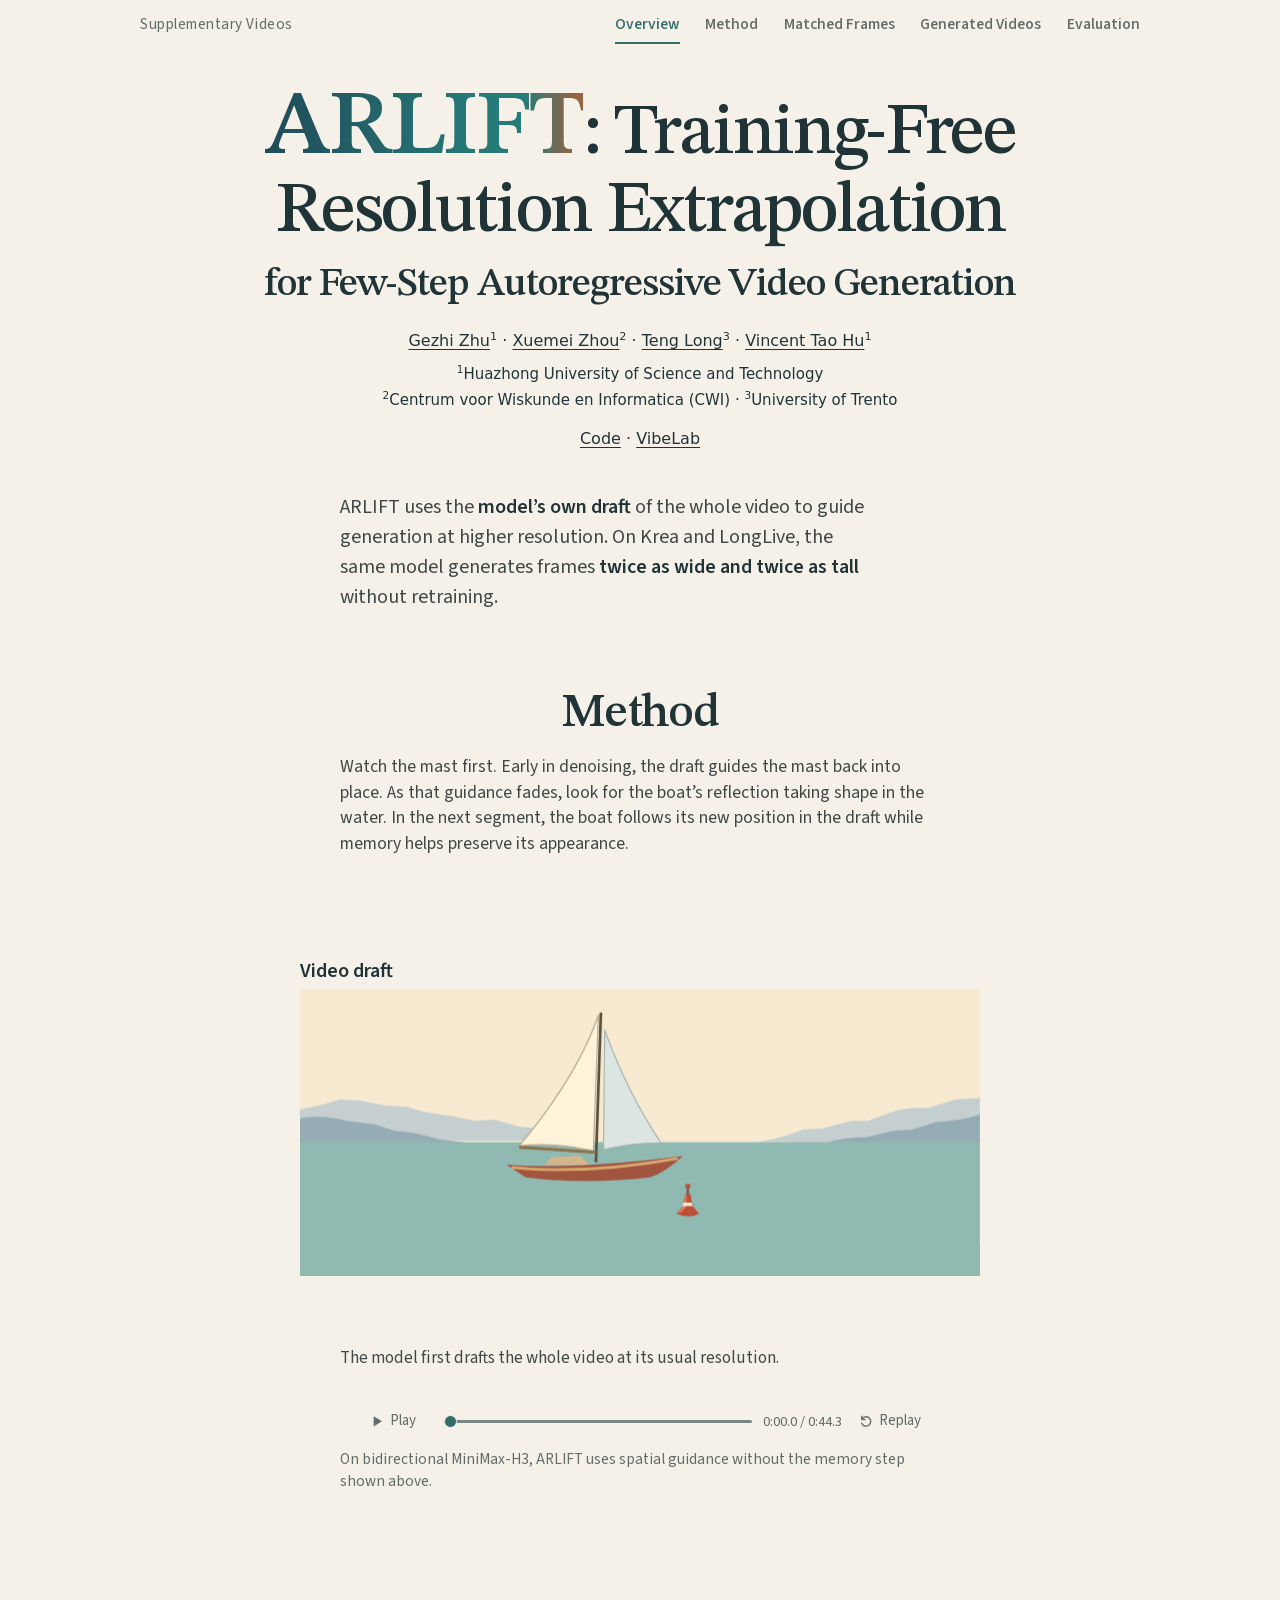
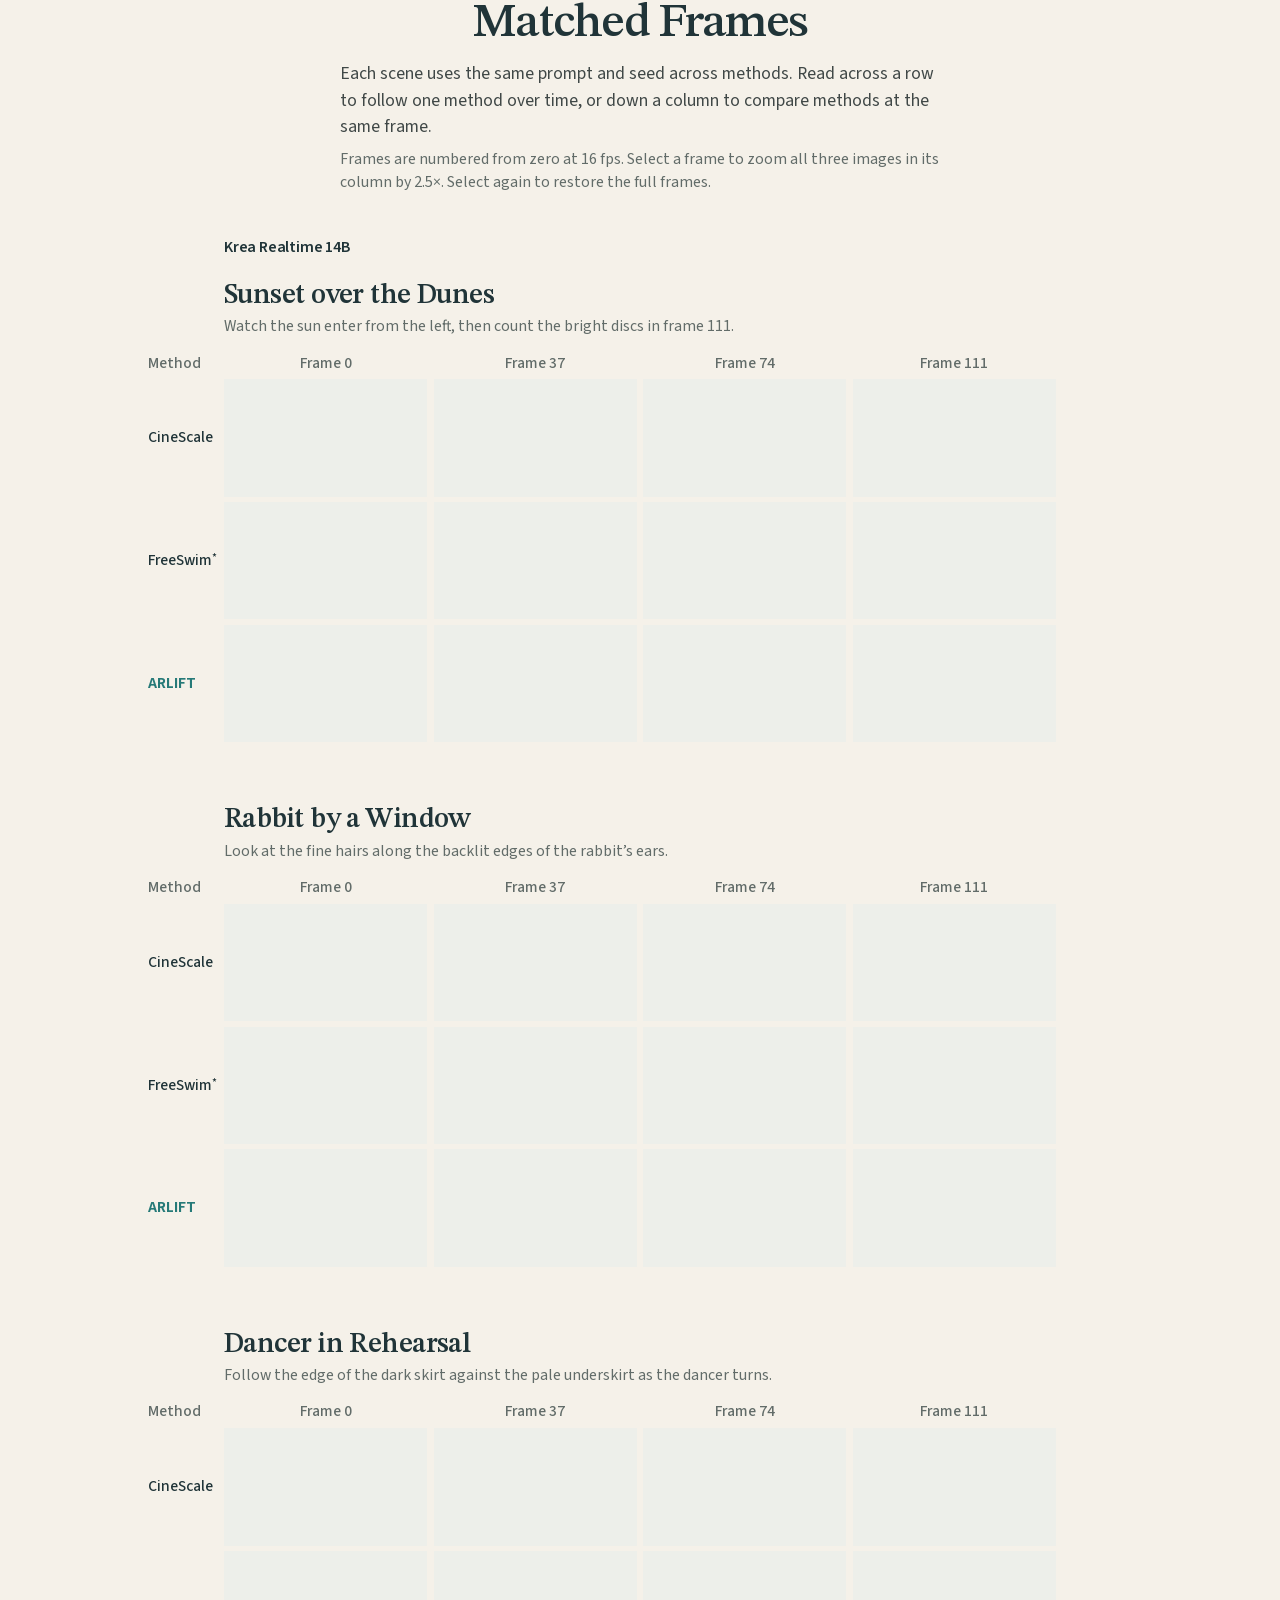
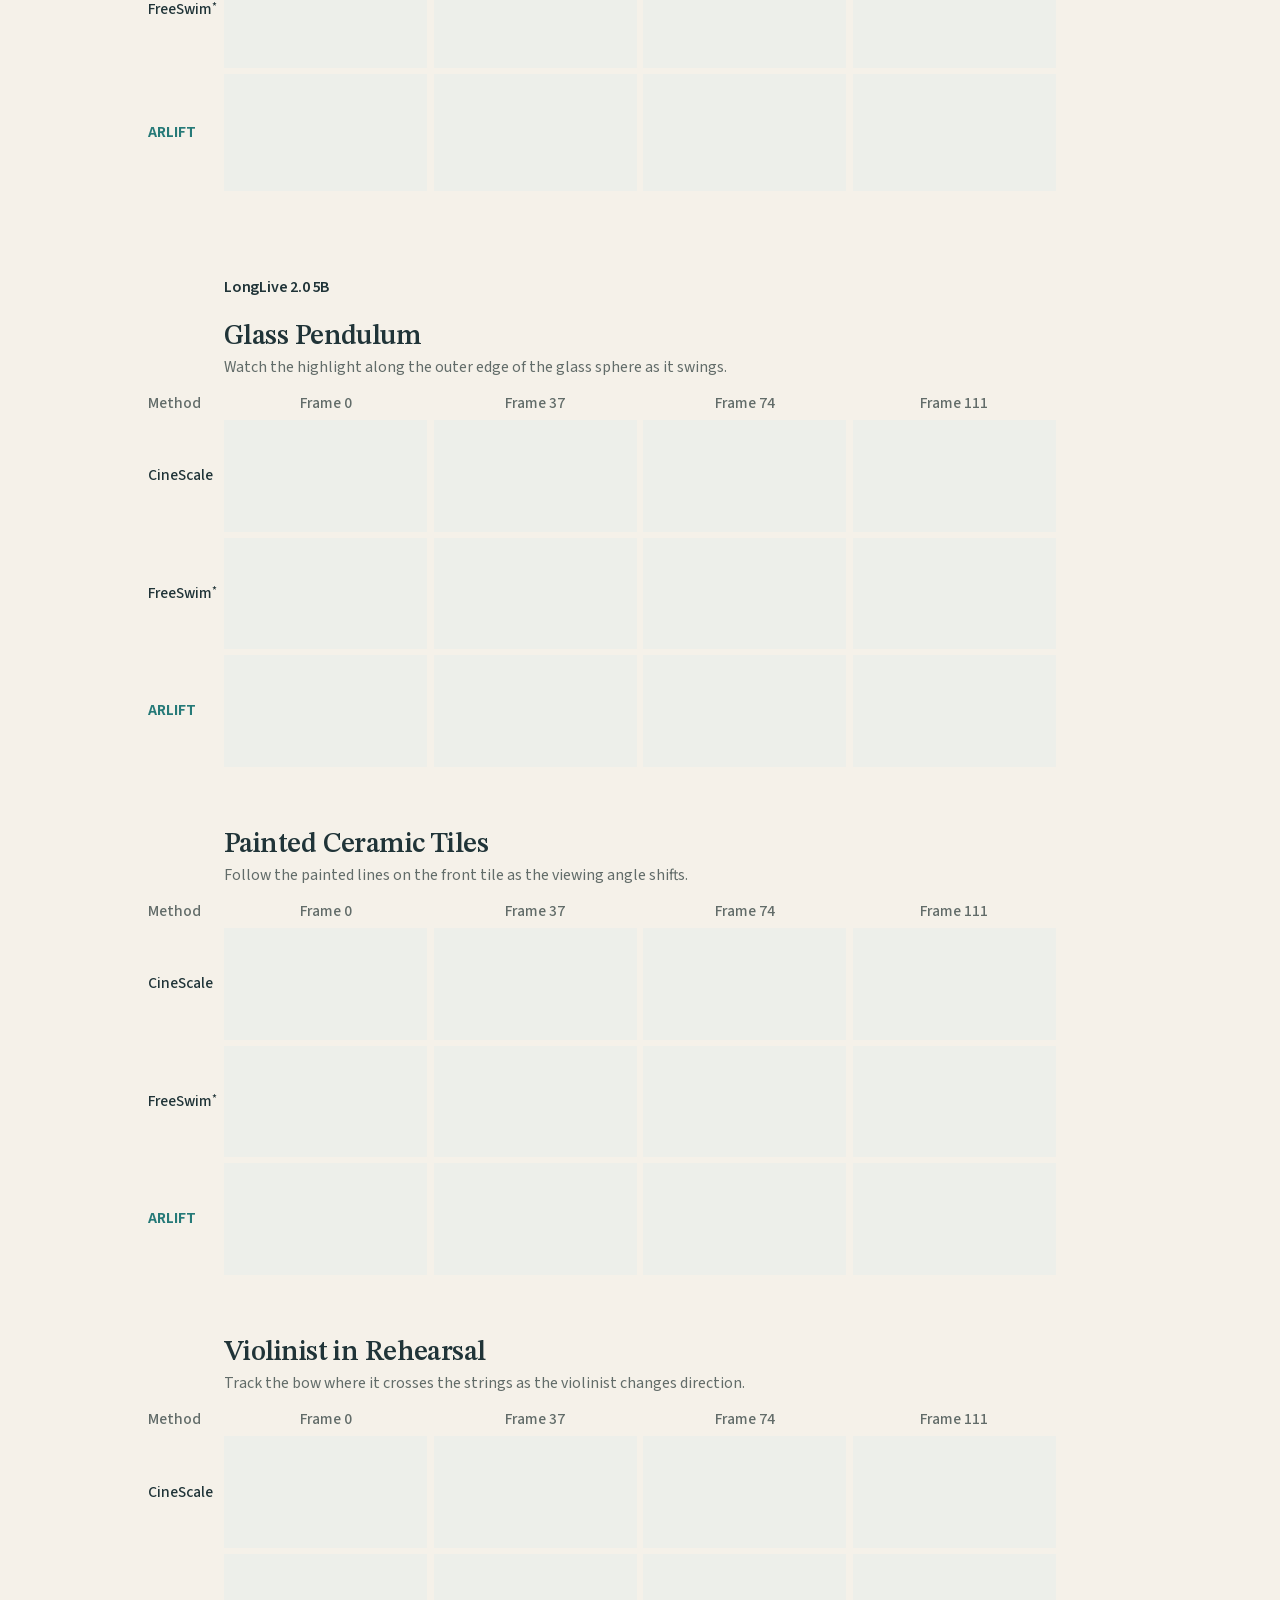
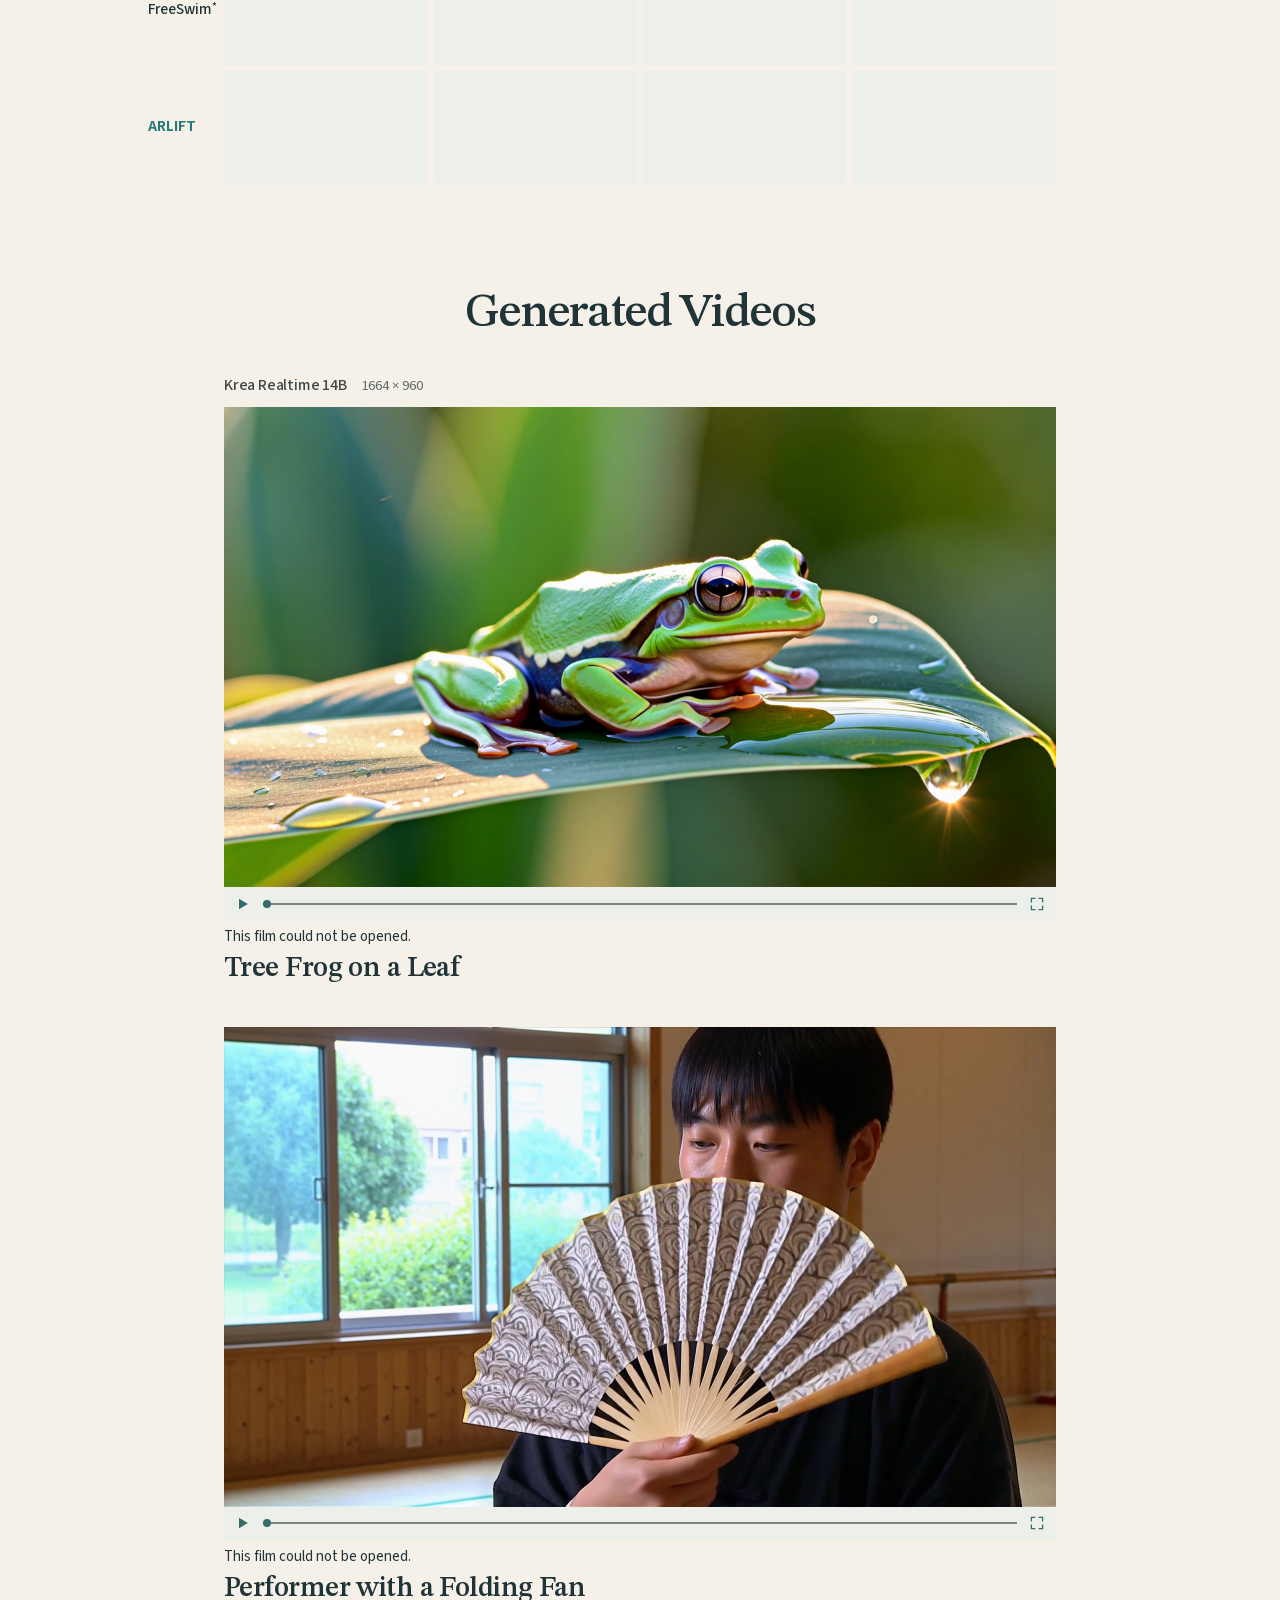
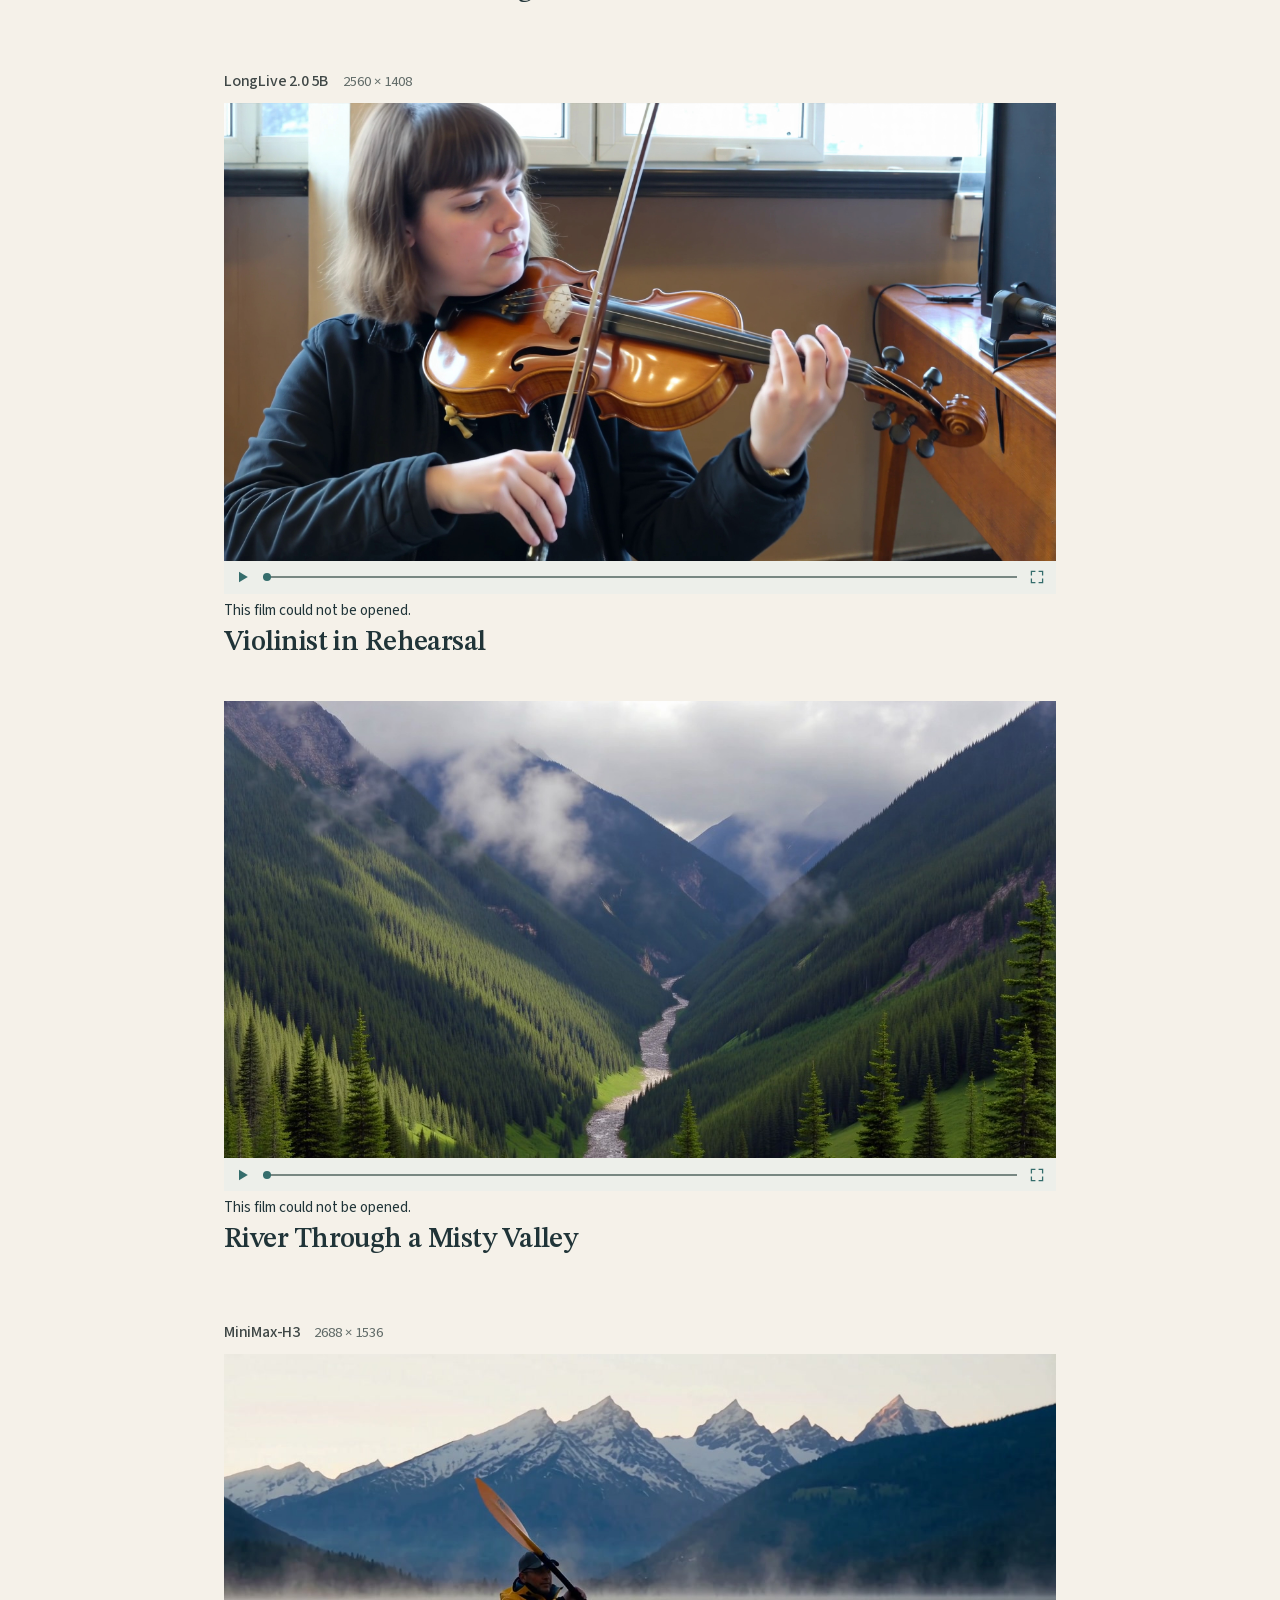
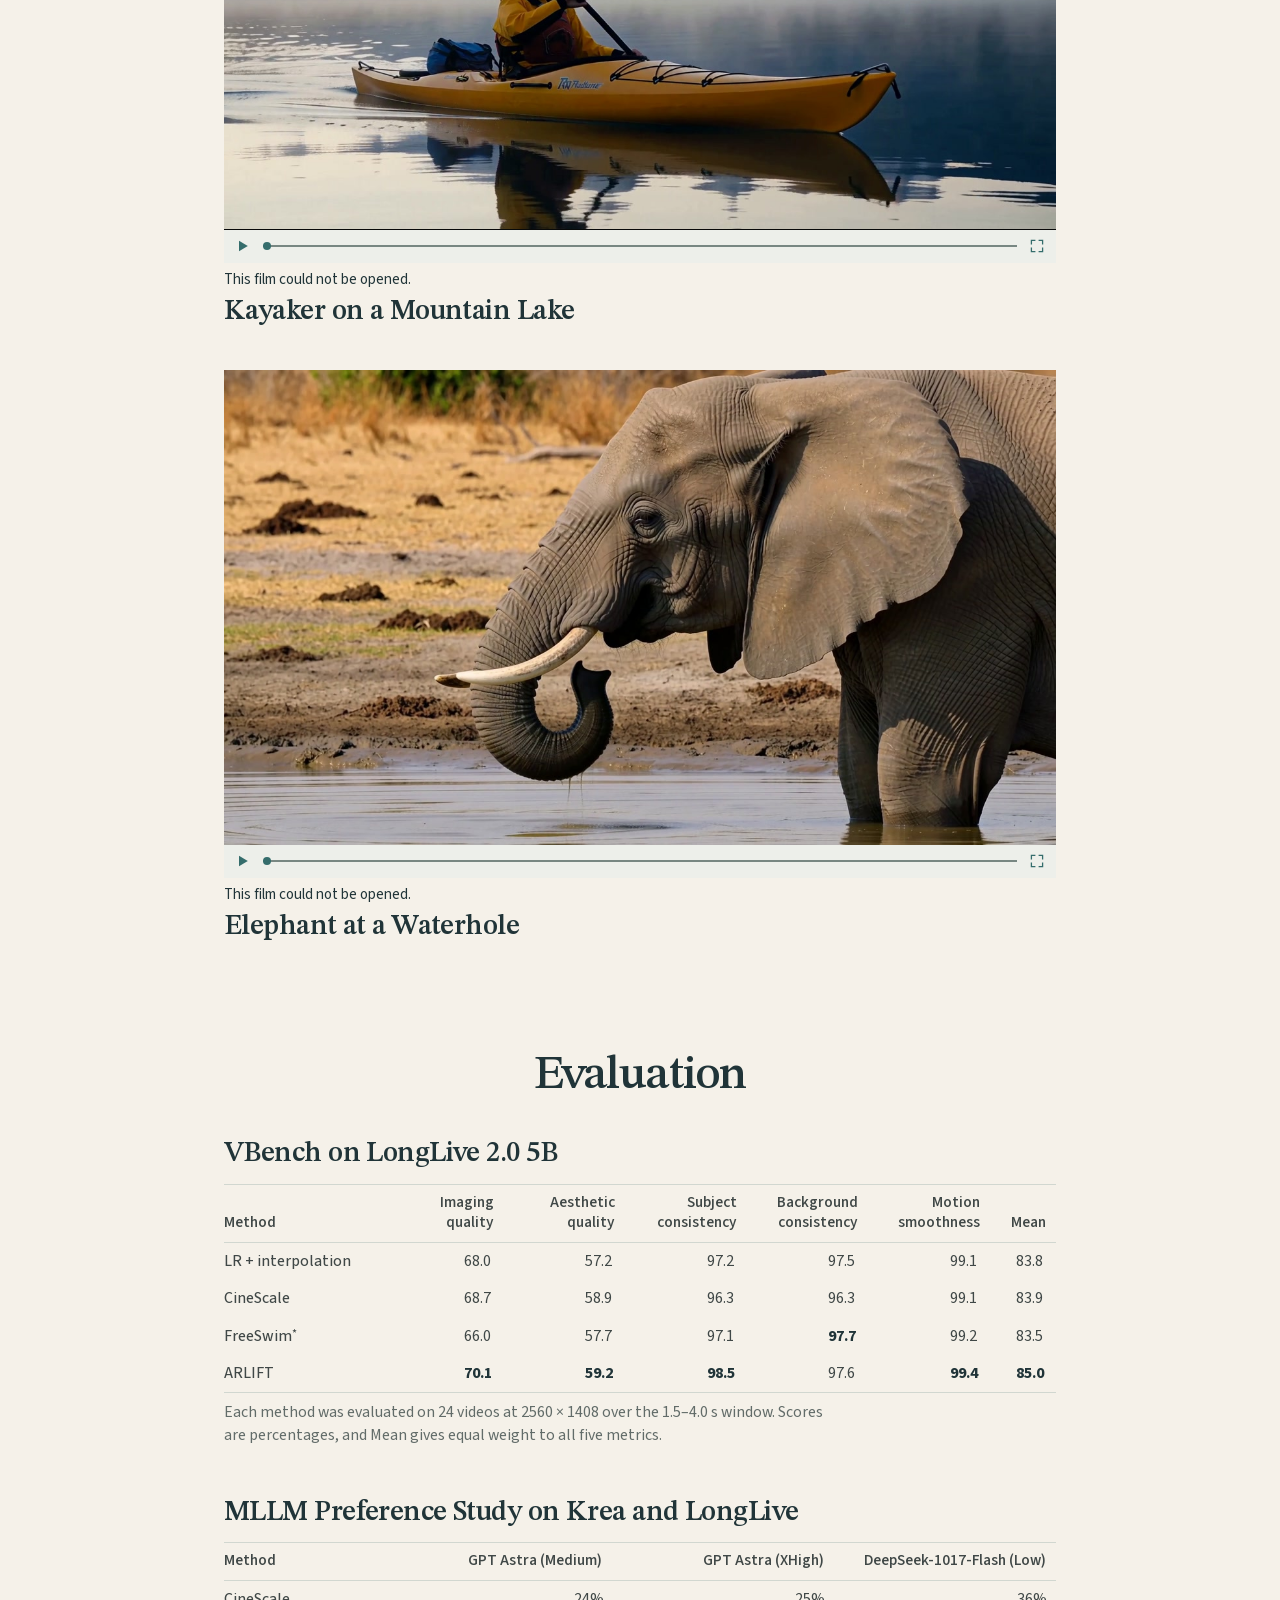
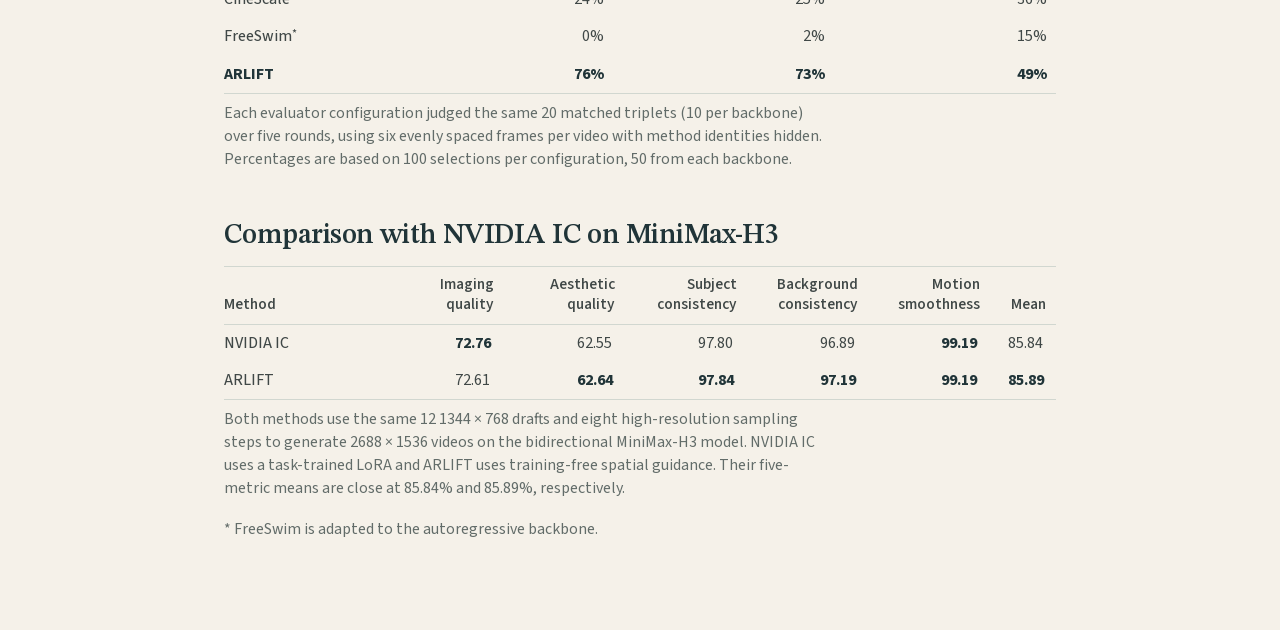
==== commit 6646b9df: "Link all authors to verified homepages and profiles" ====
--- a/arlift/index.html
+++ b/arlift/index.html
@@ -35,7 +35,7 @@
         <span class="title-line">Resolution Extrapolation</span>
         <span class="title-scope">for <span class="unbroken">Few-Step</span> Autoregressive <span class="unbroken">Video Generation</span></span>
       </h1>
-      <div class="project-meta"><p class="project-authors">Gezhi Zhu<sup>1</sup> · Xuemei Zhou<sup>2</sup> · Teng Long<sup>3</sup> · Vincent Tao Hu<sup>1</sup></p><p class="project-affiliations"><sup>1</sup>Huazhong University of Science and Technology<br><sup>2</sup>Centrum voor Wiskunde en Informatica (CWI) · <sup>3</sup>University of Trento</p><p class="project-links"><a href="https://github.com/vibe-hust/arlift_code">Code</a> · <a href="https://github.com/vibe-hust">VibeLab</a></p></div>
+      <div class="project-meta"><p class="project-authors"><a href="https://github.com/TetuDegit">Gezhi Zhu</a><sup>1</sup> · <a href="https://www.cwi.nl/en/people/xuemei-zhou/">Xuemei Zhou</a><sup>2</sup> · <a href="https://tenglon.github.io/">Teng Long</a><sup>3</sup> · <a href="https://taohu.me/">Vincent Tao Hu</a><sup>1</sup></p><p class="project-affiliations"><sup>1</sup>Huazhong University of Science and Technology<br><sup>2</sup>Centrum voor Wiskunde en Informatica (CWI) · <sup>3</sup>University of Trento</p><p class="project-links"><a href="https://github.com/vibe-hust/arlift_code">Code</a> · <a href="https://github.com/vibe-hust">VibeLab</a></p></div>
       <p class="intro">ARLIFT uses the <strong>model’s own draft</strong> of the whole video to guide generation at higher resolution. On Krea and LongLive, the same model generates frames <strong>twice as wide and twice as tall</strong> without retraining.</p>
     </header>
 
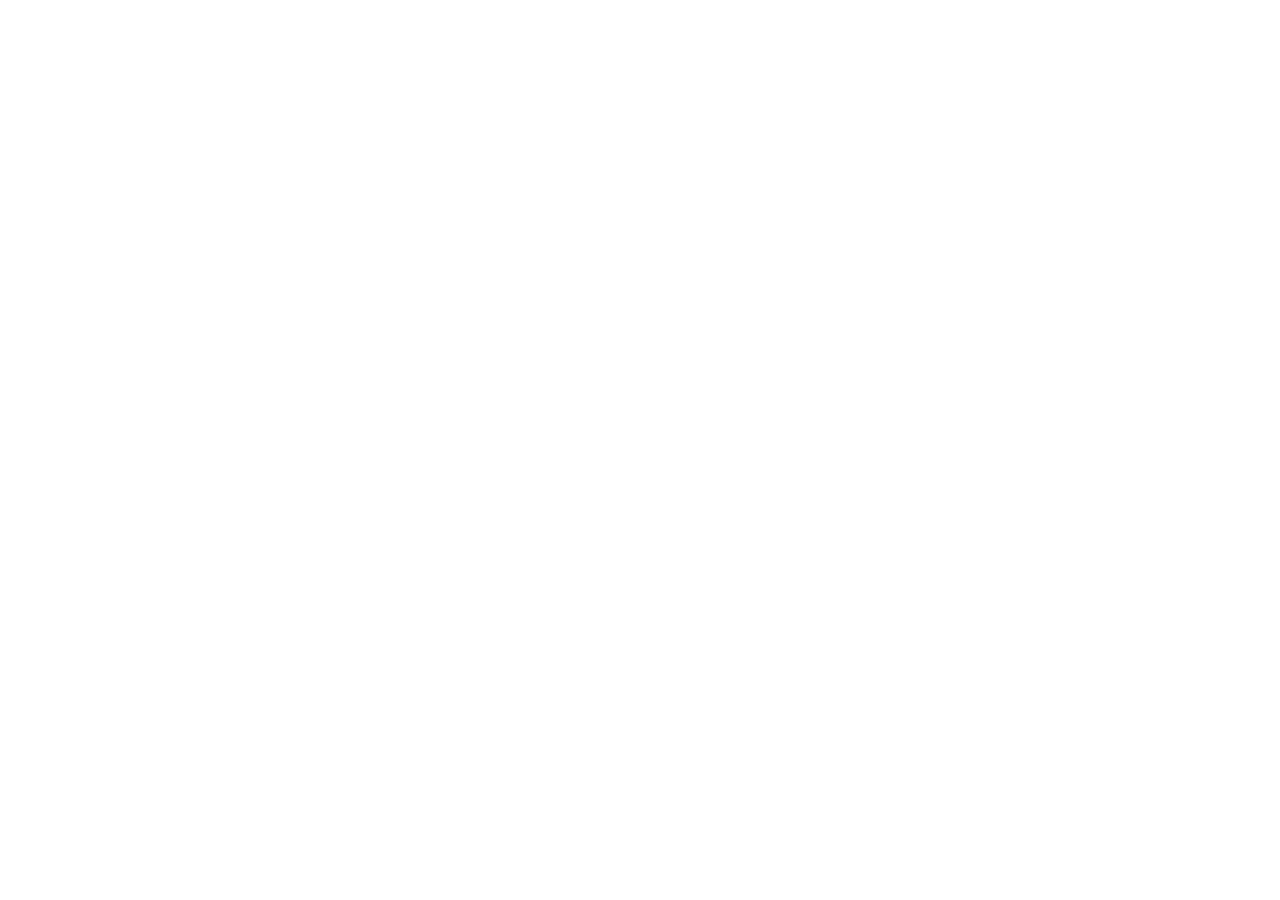
==== commit 6921beb2: "Move project websites to separate Pages repositories" ====
--- a/arlift/index.html
+++ b/arlift/index.html
@@ -3,1150 +3,17 @@
 <head>
   <meta charset="utf-8">
   <meta name="viewport" content="width=device-width, initial-scale=1">
-  <meta name="color-scheme" content="light">
-  <meta http-equiv="Content-Security-Policy" content="default-src 'none'; style-src 'self' file:; script-src 'self' file:; img-src 'self' file:; font-src 'self' file: data:; media-src 'self' file:; base-uri 'none'; form-action 'none'">
-  <title>ARLIFT: Training-Free Resolution Extrapolation for Few-Step Autoregressive Video Generation</title>
-  <link rel="stylesheet" href="assets/fonts/type.css">
-  <link rel="stylesheet" href="assets/style.css">
-  <script defer src="assets/navigation.js"></script>
-  <script defer src="assets/trace.js"></script>
-  <script defer src="assets/details.js"></script>
-  <script defer src="assets/screening.js"></script>
-  <link rel="stylesheet" href="../project-meta.css">
+  <title>ARLIFT · VibeLab</title>
+  <link rel="canonical" href="https://vibe-hust.github.io/arlift_page/">
+  <link rel="stylesheet" href="/style.css">
+  <script src="/redirect-project.js"></script>
+  <noscript><meta http-equiv="refresh" content="0; url=https://vibe-hust.github.io/arlift_page/"></noscript>
 </head>
 <body>
   <main>
-    <nav class="article-nav" aria-label="Article sections">
-      <div class="nav-links">
-        <span class="subtitle">Supplementary Videos</span>
-        <div class="chapter-links">
-          <a href="#overview">Overview</a>
-          <a href="#method">Method</a>
-          <a href="#matched-frames">Matched Frames</a>
-          <a href="#generated-videos">Generated Videos</a>
-          <a href="#evaluation">Evaluation</a>
-        </div>
-      </div>
-    </nav>
-
-    <header class="opening" id="overview" aria-labelledby="paper-title">
-      <h1 id="paper-title">
-        <span class="title-line"><span class="arlift-name">ARLIFT</span>: <span class="unbroken">Training-Free</span></span>
-        <span class="title-line">Resolution Extrapolation</span>
-        <span class="title-scope">for <span class="unbroken">Few-Step</span> Autoregressive <span class="unbroken">Video Generation</span></span>
-      </h1>
-      <div class="project-meta"><p class="project-authors"><a href="https://github.com/TetuDegit">Gezhi Zhu</a><sup>1</sup> · <a href="https://www.cwi.nl/en/people/xuemei-zhou/">Xuemei Zhou</a><sup>2</sup> · <a href="https://tenglon.github.io/">Teng Long</a><sup>3</sup> · <a href="https://taohu.me/">Vincent Tao Hu</a><sup>1</sup></p><p class="project-affiliations"><sup>1</sup>Huazhong University of Science and Technology<br><sup>2</sup>Centrum voor Wiskunde en Informatica (CWI) · <sup>3</sup>University of Trento</p><p class="project-links"><a href="https://github.com/vibe-hust/arlift_code">Code</a> · <a href="https://github.com/vibe-hust">VibeLab</a></p></div>
-      <p class="intro">ARLIFT uses the <strong>model’s own draft</strong> of the whole video to guide generation at higher resolution. On Krea and LongLive, the same model generates frames <strong>twice as wide and twice as tall</strong> without retraining.</p>
-    </header>
-
-    <div class="research">
-      <section class="method" id="method" aria-labelledby="architecture-title">
-        <header class="section-heading">
-          <h2 id="architecture-title">Method</h2>
-          <p class="method-guide">Watch the mast first. Early in denoising, the draft guides the mast back into place. As that guidance fades, look for the boat’s reflection taking shape in the water. In the next segment, the boat follows its new position in the draft while memory helps preserve its appearance.</p>
-        </header>
-        <figure class="sailing-study" aria-label="Illustrated animation of ARLIFT generating a sailboat video">
-          <svg class="sail-library" width="0" height="0" aria-hidden="true" focusable="false">
-            <defs>
-              <linearGradient id="sail-sky" x1="0" y1=".7" x2="1" y2=".15">
-                <stop stop-color="#fcf1d7"/><stop offset=".48" stop-color="#f5e9d2"/><stop offset="1" stop-color="#e6e4d8"/>
-              </linearGradient>
-              <linearGradient id="sail-sea" x1=".35" y1="0" x2=".65" y2="1">
-                <stop stop-color="#b4d3c8"/><stop offset=".3" stop-color="#94bfb5"/><stop offset="1" stop-color="#64999a"/>
-              </linearGradient>
-              <radialGradient id="water-light" cx=".08" cy=".12" r=".86">
-                <stop stop-color="#ffedc5" stop-opacity=".38"/><stop offset="1" stop-color="#ffedc5" stop-opacity="0"/>
-              </radialGradient>
-              <linearGradient id="canvas-sun" x1="0" y1=".3" x2="1" y2=".65">
-                <stop stop-color="#fff9e8"/><stop offset=".50" stop-color="#f8edd2"/>
-                <stop offset=".79" stop-color="#eee2c5"/><stop offset="1" stop-color="#d3d7ce"/>
-              </linearGradient>
-              <linearGradient id="canvas-shade" x1="0" y1=".7" x2="1" y2=".25">
-                <stop stop-color="#b8cbd0"/><stop offset=".47" stop-color="#dce4df"/><stop offset="1" stop-color="#fff1d7"/>
-              </linearGradient>
-              <path id="sail-main" d="M7 21 Q-10 70 -56 125 Q-30 122 3 129 Z"/>
-              <path id="sail-jib" d="M12 33 Q30 83 57 123 Q38 122 11 128 Z"/>
-              <path id="sail-hull" d="M-66 140 Q-14 144 74 133 Q60 146 48 150 Q-3 156 -51 150 Z"/>
-              <g id="coastal-ridges">
-                <path fill="#c6cfd0" d="M0 96Q17 93 32 88L48 89 68 93 85 94Q103 100 120 101L139 105 154 104 176 110Q199 111 224 121H0Z M363 122Q386 118 399 112L415 111 438 105 451 105 470 98Q484 94 498 95L521 88 540 87V123Z"/>
-                <path fill="#96acb4" d="M0 103Q18 100 37 105L60 108 75 113Q92 114 111 120L137 123H0Z M416 123Q432 118 450 118L471 113 486 112 505 106Q524 105 540 100V123Z"/>
-              </g>
-              <g id="sail-coast">
-                <rect width="540" height="122" fill="#f7ead1"/><use href="#coastal-ridges"/>
-                <rect y="122" width="540" height="106" fill="#90bab1"/>
-              </g>
-              <g id="sail-boat">
-                <path fill="none" stroke="#574e3d" stroke-width="2.1" d="M5 138 9 19"/>
-                <use href="#sail-main" fill="#fff3d9" stroke="#b6aa90" stroke-width="1"/>
-                <use href="#sail-jib" fill="#dce5e1" stroke="#a2b2af" stroke-width=".9"/>
-                <path d="M-56 126 5 130" stroke="#8c7350" stroke-width="2.4" fill="none"/>
-                <path d="M-36 140 -30 134 -7 133 0 140Z" fill="#d6b58d"/>
-                <use href="#sail-hull" fill="#a1553e"/>
-                <path d="M-62 142 Q-2 148 70 135" fill="none" stroke="#dba66e" stroke-width="2.2"/>
-              </g>
-              <g id="sidelit-sails">
-                <use href="#sail-main" fill="url(#canvas-sun)"/><use href="#sail-jib" fill="url(#canvas-shade)"/>
-                <g clip-path="url(#sail-panels)">
-                  <path fill="#fff9e3" opacity=".64" d="M7 23Q-13 81-54 124L-42 121Q-9 80 7 23Z"/>
-                  <path fill="#aebdc0" opacity=".32" d="M7 29Q6 81-9 125L3 129Z M13 37Q20 95 35 125L13 128Z"/>
-                </g>
-              </g>
-              <g id="sail-buoy">
-                <path fill="#be4e37" d="M306 163h4l2 10 5 6q-8 4-18 0l5-6z"/>
-                <path fill="#e88058" d="m306 164 1 .2-.2 9-4.5 5-2 .1 4.7-6.2z"/>
-                <path fill="#f3ead4" d="M304.5 170h6.6l.6 2.8h-8z"/>
-                <path d="M308 163v-5" stroke="#65543d" stroke-width="1.7"/>
-                <circle cx="308" cy="157" r="2.2" fill="#b85b43"/>
-              </g>
-              <pattern id="sail-weave" width="3.6" height="4.2" patternUnits="userSpaceOnUse" patternTransform="rotate(12)">
-                <path d="M.5 0v4.2 M0 1.2h3.6" stroke="#998766" stroke-width=".32" opacity=".38"/>
-              </pattern>
-              <clipPath id="sail-panels"><use href="#sail-main"/><use href="#sail-jib"/></clipPath>
-              <g id="sail-seams" fill="none" stroke-linejoin="round">
-                <use href="#sail-main" fill="url(#sail-weave)"/>
-                <use href="#sail-jib" fill="url(#sail-weave)"/>
-                <path fill="#dfd3b7" opacity=".35" d="M5 34 Q-3 90 -26 121 L1 127Z"/>
-                <path fill="#e7dbbf" opacity=".47" d="M14 48 Q25 95 45 121 L54 122Z"/>
-                <g clip-path="url(#sail-panels)" stroke="#b6a98b" stroke-width=".95">
-                  <path d="M0 41Q1 44 6 46 M-7 60Q-2 65 6 65 M-18 80Q-9 86 5 86 M-32 100Q-15 108 4 107 M-49 118Q-23 119 3 125"/>
-                  <path d="M13 63Q17 65 24 65 M12 83Q24 87 34 86 M12 105Q28 111 46 109"/>
-                </g>
-                <path stroke="#988769" stroke-width=".85" stroke-dasharray="1.4 2.2" d="M4 43 0 122Q-16 119-46 119 M14 60 14 122 48 119"/>
-                <path stroke="#736b55" stroke-width="1" d="M9 21 68 134 M8 26 -62 139"/>
-                <path fill="#ac6548" d="M9 20 10 13 26 17 10 18Z"/>
-              </g>
-              <g id="sail-rail" fill="none">
-                <path d="M-63 143Q-7 151 67 139 M-52 148Q1 152 54 144" stroke="#efc793" stroke-width=".95"/>
-                <path d="M-57 140v-5m12 6v-5m64 2v-5m15 4v-5m15 3v-5m14 4v-5 M-57 135q12 2 22 1 M17 133q26 1 46-4" stroke="#74634b" stroke-width=".85"/>
-                <path d="M-28 135h7l-1 3h-8z M-18 135h7l3 3h-11z" fill="#5f614e"/>
-              </g>
-              <g id="sail-reflection">
-                <g fill="#e9e6cd">
-                  <path d="M-44 157q22-3 48 0l-7 2q-31 0-44 1z M11 158q14-3 33-2l-7 2-23 2z"/>
-                  <path d="M-39 163q20-4 41-2l-5 2-29 3z M10 164q12-1 25-4l-3 3-21 3z"/>
-                  <path d="M-29 171q9-4 27-3l-4 3-24 2z M10 171l16-4-4 3-12 3z"/>
-                  <path d="M-20 178q10-3 18-2l-4 2-15 2z M6 181l12-4-2 3-11 3z M-11 188l10-3-3 3-9 2z"/>
-                </g>
-                <g fill="#ab674d">
-                  <path opacity=".84" d="M-57 154q19 2 37 0l-4 2q-16 2-28 1z M-13 155q14-1 29-3l-4 2-22 3z M24 151l28-4-6 3-18 3z"/>
-                  <path opacity=".67" d="M-42 160q15-2 28-1l-5 2-24 1z M1 159l22-3 8 .5-26 4z M-28 165l14-2 6 1-14 2z"/>
-                  <path opacity=".49" d="M-12 170l16-3 7 1-17 3z M13 164l8-2 7 .3-11 3z"/>
-                </g>
-                <path d="M-57 155q19-2 42 1m11 0 34-2m-69 5 18 1m30 1 17-2" fill="none" stroke="#7e8270" stroke-width="1.5"/>
-              </g>
-              <g id="sail-water-marks" fill="none" stroke-linecap="round">
-                <g stroke="#f9eed1" opacity=".83">
-                  <path stroke-width=".7" d="M9 128h9m7 .7h5m17-1h12m53 1h9m15 2h4m12-.5h13m26-2h7m19 2h11m16-2h7m51 1h9m77-1h11m30 2h12m25-2h7"/>
-                  <path stroke-width="1.3" d="M13 151l10-1m5 .7 5-.5m48-8 10-.6m5 0h4m-38 27 12-1m5 1 7-.5m34 7 13-1m27 8 7-.7m-96 12 9-.8m5 .2h7m139-40 13-.5m59 22 9-.5m77 18 6-.6m8 0 7-.7"/>
-                </g>
-                <path stroke="#5e9392" stroke-width=".85" d="M0 123h540 M12 138q18-2 36-1m19-2 17-1m117-5 23 1m125-1 38-1m67 6 38 1m21 11 20-1 M7 170q36-4 55-2m-20 14 28-1m55 4 26 1m14 12 30-2m54-9 27-1m35-6 16-1m58 10 20-2m48 11 37-2m15-30 22 1"/>
-                <path stroke="#e4e9da" stroke-width="1.25" d="M21 148q21-2 33-1m9 8 23-1m16 37 33-3m-58 23 32-2m55-43 19-1m42 23 15-1m31 21q23-3 41-2m34-60 23-1m45 13 26-2m46 23 33-2m-91 34 31-2m29 1 17-1"/>
-                <path stroke="#7b8e77" stroke-width="1.1" d="M293 181q14 2 27-1m-15 4 9-1"/>
-                <path stroke="#b47c61" opacity=".72" stroke-width="1.6" d="m303 184 10 1m-10 3 7 1m-5 3h4"/>
-              </g>
-              
-            </defs>
-          </svg>
-          <svg class="sail-story" id="sailing-board" viewBox="0 0 760 417" role="img" aria-labelledby="sail-description">
-            <title id="sail-description">Schematic of ARLIFT. A complete moving draft anchors each segment’s position. Filtered differences correct successive predictions. The same close-up shows the gunwale sharpen in step four and ripples form in the reflection in step five. A pale line on the hull carries over from segment one to segment two. The two finished segments then play together.</title>
-            <defs>
-              <filter id="study-grain" x="0" y="0" width="100%" height="100%">
-                <feTurbulence id="noise-grain" type="fractalNoise" baseFrequency=".38" numOctaves="2" seed="17"/>
-                <feColorMatrix type="saturate" values="0"/>
-                <feComponentTransfer><feFuncR type="linear" slope="2" intercept="-.5"/><feFuncG type="linear" slope="2" intercept="-.5"/><feFuncB type="linear" slope="2" intercept="-.5"/><feFuncA type="linear" slope="0" intercept="1"/></feComponentTransfer>
-              </filter>
-              <g id="hr-setting">
-                <rect width="540" height="122" fill="url(#sail-sky)"/><use href="#coastal-ridges"/>
-                <g fill="#c3ceca" opacity=".72">
-                  <path d="m0 103 14-1 24 4 16 3-23-2-16 1-15-2z M49 110l13 1 17 5 10 2-23-4z"/>
-                  <path d="m484 114 21-7 16-2-12 4-13 3z M520 108l20-7v3l-12 3z"/>
-                </g>
-                <rect y="122" width="540" height="106" fill="url(#sail-sea)"/>
-                <rect y="122" width="540" height="106" fill="url(#water-light)"/>
-              </g>
-              <g id="draft-scene"><use href="#sail-coast"/><use href="#sail-buoy"/></g>
-              <g id="boat-shape"><use href="#sail-main"/><use href="#sail-jib"/><use href="#sail-hull"/></g>
-              <!-- Dark sail seams are narrow gaps in the signal. Subtract the two
-                   positioned signals before applying the spatial filter. -->
-              <mask id="signal-seams" maskUnits="userSpaceOnUse" x="-76" y="8" width="160" height="150">
-                <rect x="-76" y="8" width="160" height="150" fill="white"/>
-                <g fill="none" stroke="black" stroke-width="1.7">
-                  <path d="M-7 60Q-2 65 6 65 M-18 80Q-9 86 5 86 M-32 100Q-15 108 4 107 M-49 118Q-23 119 3 125 M13 63Q17 65 24 65 M12 83Q24 87 34 86 M12 105Q28 111 46 109"/>
-                </g>
-              </mask>
-              <g id="boat-signal">
-                <use href="#boat-shape" mask="url(#signal-seams)"/>
-                <path d="m8 18 2 0-4 121-2 0z M9 21l60 113-1 1L8 22z M8 26l-69 114-1-1 69-114z"/>
-              </g>
-              <g id="reference-pose"><use href="#boat-shape"/><path d="m9 19-4 119" stroke-width="2.2"/></g>
-              <g id="reference-lines" fill="none" stroke="#34667c" stroke-width="1.45" stroke-dasharray="4 3">
-                <path d="M0 122h540" opacity=".55"/><use id="reference-boat" href="#reference-pose"/>
-                <path d="M306 163h4l2 10 5 6q-8 4-18 0l5-6z"/>
-              </g>
-              <mask id="exclude-estimate" maskUnits="userSpaceOnUse" x="0" y="0" width="540" height="228">
-                <rect width="540" height="228" fill="white"/><use id="estimate-cutout" href="#boat-signal" fill="black"/>
-              </mask>
-              <mask id="exclude-reference" maskUnits="userSpaceOnUse" x="0" y="0" width="540" height="228">
-                <rect width="540" height="228" fill="white"/><use id="reference-cutout" href="#boat-signal" fill="black"/>
-              </mask>
-              <filter id="spatial-lowpass" filterUnits="userSpaceOnUse" x="0" y="0" width="540" height="228" color-interpolation-filters="sRGB">
-                <!-- R and B hold the two signs on an opaque zero field. Extract
-                     their difference after smoothing so nearby opposite signs cancel. -->
-                <feGaussianBlur stdDeviation="4.3" result="lowpass"/>
-                <feColorMatrix in="lowpass" values="0 0 0 0 0  0 0 0 0 0  0 0 0 0 0  1 0 -1 0 0" result="positive"/>
-                <feFlood flood-color="#5ba8b3"/><feComposite in2="positive" operator="in" result="teal"/>
-                <feColorMatrix in="lowpass" values="0 0 0 0 0  0 0 0 0 0  0 0 0 0 0  -1 0 1 0 0" result="negative"/>
-                <feFlood flood-color="#dca674"/><feComposite in2="negative" operator="in" result="ochre"/>
-                <feMerge><feMergeNode in="teal"/><feMergeNode in="ochre"/></feMerge>
-              </filter>
-              <mask id="shared-hull-edge" maskUnits="userSpaceOnUse" x="0" y="0" width="540" height="228">
-                <use id="reference-hull-mask" href="#sail-hull" x="230" fill="none" stroke="white" stroke-width="5"/>
-              </mask>
-              <g id="reference-only" mask="url(#exclude-estimate)"><use id="positive-difference" href="#boat-signal"/></g>
-              <g id="estimate-only" mask="url(#exclude-reference)"><use id="negative-difference" href="#boat-signal"/></g>
-              <g id="raw-difference">
-                <use href="#reference-only" fill="#5ba8b3"/><use href="#estimate-only" fill="#dca674"/>
-              </g>
-              <g id="smooth-difference" filter="url(#spatial-lowpass)">
-                <rect width="540" height="228" fill="black"/>
-                <use href="#reference-only" fill="red"/><use href="#estimate-only" fill="blue"/>
-              </g>
-              <g id="broken-reflection" fill="none" stroke-linecap="round">
-                <path stroke="#9bbeb6" stroke-width="1.8" d="M-46 159q10-1 18-.3m19-1 13-.9m8 3 19-2m-60 8 10-1m13 3 11-1m-5 7 9-1"/>
-                <path stroke="#f0e9d0" stroke-width=".75" d="m-50 161 10-.6m24 4 6-.6m12-7 9-1m5 10 5-.8m-20 9 5-.5"/>
-              </g>
-              <g id="live-scene">
-                <use href="#hr-setting"/>
-                <use id="sea-finish" href="#sail-water-marks"/>
-                <g id="predicted-boat" transform="translate(300 0)">
-                  <use id="reflections" href="#sail-reflection"/>
-                  <use id="water-breaks" href="#broken-reflection"/>
-                  <use href="#sail-boat"/><use href="#sidelit-sails"/>
-                  <use id="neutral-hull" href="#sail-hull" fill="#918473" opacity="0"/><use id="painted-hull" href="#sail-hull" fill="#85472f"/>
-                  <use id="hull-stripe" href="#appearance-stripe"/>
-                  <use id="cloth-detail" href="#sail-seams"/>
-                  <use id="fabric-detail" href="#woven-panels"/>
-                  <use id="boat-line-cue" href="#hull-paint-line" stroke="#fff2bf" stroke-width="4" opacity="0"/>
-                  <use id="rail-detail" href="#sail-rail"/>
-                </g>
-                <use href="#sail-buoy"/>
-              </g>
-              <g id="step-three-scene"/>
-              <path id="hull-paint-line" d="M-60 143 Q0 149 67 136" fill="none" stroke-linecap="round"/>
-              <g id="appearance-stripe" fill="none">
-                <use href="#hull-paint-line" stroke="#f5d398" stroke-width="2.4"/>
-                <path d="M-53 148 Q0 154 58 142" stroke="#eed4a8" stroke-width=".9"/>
-              </g>
-              <g id="woven-panels" clip-path="url(#sail-panels)" fill="none" stroke-linecap="round">
-                <path d="M-54 114Q-34 98 4 95 M-47 122Q-23 108 3 105 M12 90Q27 92 43 104 M12 99Q32 103 47 115"
-                  stroke="#ab9c82" stroke-width=".8" stroke-dasharray="1.4 1.8"/>
-                <path d="M-28 107Q-14 90 3 51 M17 74Q27 98 44 119"
-                  stroke="#c4b798" stroke-width="1"/>
-              </g>
-              <clipPath id="study-live-bounds"><rect width="540" height="228"/></clipPath>
-            </defs>
-
-            <g id="filmstrip">
-              <text class="study-label" x="110" y="19">Video draft</text>
-              <g id="draft-frames" transform="translate(110 32)">
-                <svg x="0" width="132" height="55.73" viewBox="0 0 540 228"><use href="#draft-scene"/><use href="#sail-boat" x="230"/></svg>
-                <svg x="140" width="132" height="55.73" viewBox="0 0 540 228"><use href="#draft-scene"/><use id="handoff-boat" href="#sail-boat" x="300"/></svg>
-                <svg x="280" width="132" height="55.73" viewBox="0 0 540 228"><use href="#draft-scene"/><use href="#sail-boat" x="448"/></svg>
-              </g>
-              <text id="sailing-forward" class="study-key" x="250" y="19" opacity="0">Next segment</text>
-              <g id="draft-cursor" transform="translate(250 32)" fill="none" stroke="#5c8092" stroke-width="1.7">
-                <rect x=".9" y=".9" width="130.2" height="53.93"/><path d="m62 58 4 4 4-4" fill="#5c8092"/>
-              </g>
-            </g>
-            <g id="draft-history" transform="translate(552 0)">
-              <text class="study-label" y="19">Draft memory</text>
-              <rect x="9" y="31" width="89" height="38" fill="#eff0e8" stroke="#d9dbcd"/>
-              <rect x="5" y="35" width="89" height="38" fill="#f5f5ed" stroke="#d9dbcd"/>
-              <svg y="39" width="89" height="38" viewBox="0 0 540 228"><use href="#draft-scene"/><use id="lr-stored-boat" href="#sail-boat" x="448"/></svg>
-            </g>
-
-            <g id="detail-reference" opacity="0">
-              <text class="study-label" x="184" y="135">End of step 3</text>
-              <svg id="small-detail" x="342" y="100" width="138" height="58.27" viewBox="143 118 174 73.47"><use href="#step-three-scene"/></svg>
-            </g>
-            <g id="hr-label">
-              <text class="study-label" x="110" y="179">High-resolution prediction<tspan class="study-note" dx="7">· Schematic</tspan></text>
-              <text class="study-note" id="prediction-label" x="650" y="179" text-anchor="end">Segment 2 complete</text>
-            </g>
-            <text id="finished-video-label" class="study-label" x="69.5" y="89" opacity="0">High-resolution video</text>
-            <g transform="translate(110 187)" id="hr-panel">
-              <g clip-path="url(#study-live-bounds)">
-                <svg id="scene-camera" width="540" height="228" viewBox="0 0 540 228">
-                  <use href="#live-scene"/>
-                </svg>
-                <use id="applied-difference" href="#smooth-difference" opacity="0"/>
-                <g id="hr-noise" opacity="0"><rect width="540" height="228" fill="#b8b9b3"/><rect width="540" height="228" filter="url(#study-grain)" opacity=".92"/></g>
-              </g>
-            </g>
-            <g id="hr-history">
-              <text class="study-label" x="184" y="124">Memory</text>
-              <svg id="memory-picture" x="342" y="100" width="138" height="58.27" viewBox="0 0 540 228">
-                <use href="#hr-setting"/><use href="#sail-water-marks"/>
-                <g id="stored-boat" transform="translate(230 0)">
-                  <use href="#sail-reflection"/><use href="#broken-reflection"/><use href="#sail-boat"/><use href="#sidelit-sails"/><use id="stored-hull" href="#sail-hull" fill="#964b36"/>
-                  <use href="#appearance-stripe"/><use id="stored-cloth" href="#sail-seams"/>
-                  <use href="#woven-panels"/><use href="#sail-rail"/>
-                  <use id="memory-line-cue" href="#hull-paint-line" stroke="#fff2bf" stroke-width="7" opacity="0"/>
-                </g>
-                <use href="#sail-buoy"/>
-              </svg>
-              <text class="study-key" id="memory-action" x="184" y="145">Used in segment 2</text>
-            </g>
-            <g id="memory-flow" fill="none" stroke="#6c8587" stroke-width="1.6" opacity="0">
-              <path d="M411 182v-22m-4 5 4-5 4 5"/>
-            </g>
-            <g id="reference-zoom" opacity="0"><use href="#reference-lines"/></g>
-            <g id="aligned-contour" transform="translate(110 187)" mask="url(#shared-hull-edge)" opacity="0">
-              <g id="corrected-hull-edge" fill="none" stroke-linejoin="round">
-                <use href="#sail-hull" stroke="#426975" stroke-width="4.2"/><use href="#sail-hull" stroke="#fff1cc" stroke-width="2.1"/>
-              </g>
-            </g>
-            <text id="reference-label" class="study-key" x="121" y="209" opacity="0">Fixed draft reference</text>
-
-            <g transform="translate(110 187)">
-              <g id="filter-comparison" opacity="0" clip-path="url(#study-live-bounds)">
-                <rect id="comparison-paper" width="540" height="228" fill="white"/>
-                <g id="before-panel">
-                  <svg width="264" height="200" viewBox="146 12 225 170.45">
-                    <use href="#live-scene"/><use href="#raw-difference" opacity=".80"/>
-                  </svg>
-                </g>
-                <g id="after-panel">
-                  <svg width="264" height="200" viewBox="146 12 225 170.45">
-                    <use href="#live-scene"/><use href="#smooth-difference" opacity=".80"/>
-                  </svg>
-                </g>
-                <g id="filter-labels" class="study-label">
-                  <text x="0" y="18">Before filtering</text><text x="276" y="18">After Gaussian filtering</text>
-                </g>
-              </g>
-              <rect id="filter-region" x="146" y="12" width="225" height="170.45" fill="none" stroke="#416b78" stroke-width="1" opacity="0"/>
-            </g>
-            <g id="draft-movie" transform="translate(69.5 101) scale(1.15)" opacity="0">
-              <text id="moving-draft-label" class="study-label" y="-9">Video draft</text>
-              <g clip-path="url(#study-live-bounds)">
-                <use href="#sail-coast"/><use id="moving-boat" href="#sail-boat" x="230"/><use href="#sail-buoy"/>
-              </g>
-            </g>
-          </svg>
-          <figcaption class="sail-footer">
-            <p class="sail-caption" aria-live="polite" aria-atomic="true">The next segment follows its own draft and carries forward the boat’s appearance.</p>
-            <div class="sail-controls" role="group" aria-label="Animation controls" hidden>
-              <button class="sail-toggle" type="button" aria-controls="sailing-board"><svg viewBox="0 0 16 16" aria-hidden="true"><path class="sail-play-icon" fill="currentColor" d="M4 2.5 13 8l-9 5.5z"/><path class="sail-pause-icon" stroke="currentColor" stroke-width="2.3" d="M5.5 2.5v11m5-11v11"/></svg><span>Play</span></button>
-              <input class="sail-seek" type="range" min="0" step="1" value="0" aria-label="Animation timeline" aria-controls="sailing-board"/>
-              <span class="sail-clock">
-                <span class="sail-phase" aria-hidden="true"></span>
-                <span class="sail-current"></span> / <span class="sail-total"></span>
-              </span>
-              <button class="sail-replay" type="button" aria-controls="sailing-board"><svg viewBox="0 0 16 16" fill="none" stroke="currentColor" stroke-width="1.5" stroke-linecap="round" stroke-linejoin="round" aria-hidden="true"><path d="M3 6a5.1 5.1 0 1 1-.1 4M3 2.5V6h3.5"/></svg>Replay</button>
-            </div>
-          </figcaption>
-        </figure>
-        <p class="scope">On bidirectional MiniMax-H3, ARLIFT uses spatial guidance without the memory step shown above.</p>
-      </section>
-
-      <section class="results" id="matched-frames" aria-labelledby="frames-title">
-        <header class="section-heading">
-          <h2 id="frames-title">Matched Frames</h2>
-          <p>Each scene uses the same prompt and seed across methods. Read across a row to follow one method over time, or down a column to compare methods at the same frame.</p>
-          <p class="caption reading-note">Frames are numbered from zero at 16 fps. Select a frame to zoom all three images in its column by 2.5×. Select again to restore the full frames.</p>
-        </header>
-        <section class="frame-family" aria-labelledby="krea-frames-title">
-          <h3 class="model-name" id="krea-frames-title">Krea Realtime 14B</h3>
-          <figure class="frame-case" aria-labelledby="sunset-over-the-dunes-title">
-            <figcaption>
-              <h4 id="sunset-over-the-dunes-title">Sunset over the Dunes</h4>
-              <p class="caption" id="sunset-over-the-dunes-cue">Watch the sun enter from the left, then count the bright discs in frame 111.</p>
-            </figcaption>
-            <div class="matrix-wrap">
-              <table class="frame-matrix" aria-labelledby="sunset-over-the-dunes-title" aria-describedby="sunset-over-the-dunes-cue">
-                <colgroup><col class="method-col"><col span="4"></colgroup>
-                <thead>
-                  <tr>
-                    <th scope="col">Method</th>
-                    <th scope="col" data-frame="0" data-focus-x="0.27" data-focus-y="0.25" id="sunset-over-the-dunes-f0">Frame 0</th>
-                    <th scope="col" data-frame="37" data-focus-x="0.19" data-focus-y="0.22" id="sunset-over-the-dunes-f37">Frame 37</th>
-                    <th scope="col" data-frame="74" data-focus-x="0.14" data-focus-y="0.16" id="sunset-over-the-dunes-f74">Frame 74</th>
-                    <th scope="col" data-frame="111" data-focus-x="0.34" data-focus-y="0.16" id="sunset-over-the-dunes-f111">Frame 111</th>
-                  </tr>
-                </thead>
-                <tbody>
-                  <tr>
-                    <th scope="row" id="sunset-over-the-dunes-cinescale">CineScale</th>
-                    <td headers="sunset-over-the-dunes-cinescale sunset-over-the-dunes-f0">
-                      <button class="frame-view" type="button" data-frame="0" aria-pressed="false">
-                        <img src="assets/frames/sunset-over-the-dunes/cinescale-000.webp" width="1300" height="750" alt="Sunset over the Dunes, CineScale, frame 0" loading="lazy" decoding="async">
-                      </button>
-                    </td>
-                    <td headers="sunset-over-the-dunes-cinescale sunset-over-the-dunes-f37">
-                      <button class="frame-view" type="button" data-frame="37" aria-pressed="false">
-                        <img src="assets/frames/sunset-over-the-dunes/cinescale-037.webp" width="1300" height="750" alt="Sunset over the Dunes, CineScale, frame 37" loading="lazy" decoding="async">
-                      </button>
-                    </td>
-                    <td headers="sunset-over-the-dunes-cinescale sunset-over-the-dunes-f74">
-                      <button class="frame-view" type="button" data-frame="74" aria-pressed="false">
-                        <img src="assets/frames/sunset-over-the-dunes/cinescale-074.webp" width="1300" height="750" alt="Sunset over the Dunes, CineScale, frame 74" loading="lazy" decoding="async">
-                      </button>
-                    </td>
-                    <td headers="sunset-over-the-dunes-cinescale sunset-over-the-dunes-f111">
-                      <button class="frame-view" type="button" data-frame="111" aria-pressed="false">
-                        <img src="assets/frames/sunset-over-the-dunes/cinescale-111.webp" width="1300" height="750" alt="Sunset over the Dunes, CineScale, frame 111" loading="lazy" decoding="async">
-                      </button>
-                    </td>
-                  </tr>
-                  <tr>
-                    <th scope="row" id="sunset-over-the-dunes-freeswim">FreeSwim<sup aria-describedby="freeswim-note">*</sup></th>
-                    <td headers="sunset-over-the-dunes-freeswim sunset-over-the-dunes-f0">
-                      <button class="frame-view" type="button" data-frame="0" aria-pressed="false">
-                        <img src="assets/frames/sunset-over-the-dunes/freeswim-000.webp" width="1300" height="750" alt="Sunset over the Dunes, FreeSwim*, frame 0" loading="lazy" decoding="async">
-                      </button>
-                    </td>
-                    <td headers="sunset-over-the-dunes-freeswim sunset-over-the-dunes-f37">
-                      <button class="frame-view" type="button" data-frame="37" aria-pressed="false">
-                        <img src="assets/frames/sunset-over-the-dunes/freeswim-037.webp" width="1300" height="750" alt="Sunset over the Dunes, FreeSwim*, frame 37" loading="lazy" decoding="async">
-                      </button>
-                    </td>
-                    <td headers="sunset-over-the-dunes-freeswim sunset-over-the-dunes-f74">
-                      <button class="frame-view" type="button" data-frame="74" aria-pressed="false">
-                        <img src="assets/frames/sunset-over-the-dunes/freeswim-074.webp" width="1300" height="750" alt="Sunset over the Dunes, FreeSwim*, frame 74" loading="lazy" decoding="async">
-                      </button>
-                    </td>
-                    <td headers="sunset-over-the-dunes-freeswim sunset-over-the-dunes-f111">
-                      <button class="frame-view" type="button" data-frame="111" aria-pressed="false">
-                        <img src="assets/frames/sunset-over-the-dunes/freeswim-111.webp" width="1300" height="750" alt="Sunset over the Dunes, FreeSwim*, frame 111" loading="lazy" decoding="async">
-                      </button>
-                    </td>
-                  </tr>
-                  <tr>
-                    <th scope="row" id="sunset-over-the-dunes-arlift" class="arlift-name">ARLIFT</th>
-                    <td headers="sunset-over-the-dunes-arlift sunset-over-the-dunes-f0">
-                      <button class="frame-view" type="button" data-frame="0" aria-pressed="false">
-                        <img src="assets/frames/sunset-over-the-dunes/arlift-000.webp" width="1300" height="750" alt="Sunset over the Dunes, ARLIFT, frame 0" loading="lazy" decoding="async">
-                      </button>
-                    </td>
-                    <td headers="sunset-over-the-dunes-arlift sunset-over-the-dunes-f37">
-                      <button class="frame-view" type="button" data-frame="37" aria-pressed="false">
-                        <img src="assets/frames/sunset-over-the-dunes/arlift-037.webp" width="1300" height="750" alt="Sunset over the Dunes, ARLIFT, frame 37" loading="lazy" decoding="async">
-                      </button>
-                    </td>
-                    <td headers="sunset-over-the-dunes-arlift sunset-over-the-dunes-f74">
-                      <button class="frame-view" type="button" data-frame="74" aria-pressed="false">
-                        <img src="assets/frames/sunset-over-the-dunes/arlift-074.webp" width="1300" height="750" alt="Sunset over the Dunes, ARLIFT, frame 74" loading="lazy" decoding="async">
-                      </button>
-                    </td>
-                    <td headers="sunset-over-the-dunes-arlift sunset-over-the-dunes-f111">
-                      <button class="frame-view" type="button" data-frame="111" aria-pressed="false">
-                        <img src="assets/frames/sunset-over-the-dunes/arlift-111.webp" width="1300" height="750" alt="Sunset over the Dunes, ARLIFT, frame 111" loading="lazy" decoding="async">
-                      </button>
-                    </td>
-                  </tr>
-                </tbody>
-              </table>
-            </div>
-          </figure>
-          <figure class="frame-case" aria-labelledby="rabbit-by-a-window-title">
-            <figcaption>
-              <h4 id="rabbit-by-a-window-title">Rabbit by a Window</h4>
-              <p class="caption" id="rabbit-by-a-window-cue">Look at the fine hairs along the backlit edges of the rabbit’s ears.</p>
-            </figcaption>
-            <div class="matrix-wrap">
-              <table class="frame-matrix" data-zoom-target="subject" aria-labelledby="rabbit-by-a-window-title" aria-describedby="rabbit-by-a-window-cue">
-                <colgroup><col class="method-col"><col span="4"></colgroup>
-                <thead>
-                  <tr>
-                    <th scope="col">Method</th>
-                    <th scope="col" data-frame="0" data-focus-x="0.57" data-focus-y="0.283" id="rabbit-by-a-window-f0">Frame 0</th>
-                    <th scope="col" data-frame="37" data-focus-x="0.661" data-focus-y="0.285" id="rabbit-by-a-window-f37">Frame 37</th>
-                    <th scope="col" data-frame="74" data-focus-x="0.71" data-focus-y="0.3" id="rabbit-by-a-window-f74">Frame 74</th>
-                    <th scope="col" data-frame="111" data-focus-x="0.723" data-focus-y="0.299" id="rabbit-by-a-window-f111">Frame 111</th>
-                  </tr>
-                </thead>
-                <tbody>
-                  <tr>
-                    <th scope="row" id="rabbit-by-a-window-cinescale">CineScale</th>
-                    <td headers="rabbit-by-a-window-cinescale rabbit-by-a-window-f0">
-                      <button class="frame-view" type="button" data-frame="0" aria-pressed="false">
-                        <img src="assets/frames/rabbit-by-a-window/cinescale-000.webp" width="1300" height="750" alt="Rabbit by a Window, CineScale, frame 0" loading="lazy" decoding="async">
-                      </button>
-                    </td>
-                    <td headers="rabbit-by-a-window-cinescale rabbit-by-a-window-f37">
-                      <button class="frame-view" type="button" data-frame="37" aria-pressed="false">
-                        <img src="assets/frames/rabbit-by-a-window/cinescale-037.webp" width="1300" height="750" alt="Rabbit by a Window, CineScale, frame 37" loading="lazy" decoding="async">
-                      </button>
-                    </td>
-                    <td headers="rabbit-by-a-window-cinescale rabbit-by-a-window-f74">
-                      <button class="frame-view" type="button" data-frame="74" aria-pressed="false">
-                        <img src="assets/frames/rabbit-by-a-window/cinescale-074.webp" width="1300" height="750" alt="Rabbit by a Window, CineScale, frame 74" loading="lazy" decoding="async">
-                      </button>
-                    </td>
-                    <td headers="rabbit-by-a-window-cinescale rabbit-by-a-window-f111">
-                      <button class="frame-view" type="button" data-frame="111" aria-pressed="false">
-                        <img src="assets/frames/rabbit-by-a-window/cinescale-111.webp" width="1300" height="750" alt="Rabbit by a Window, CineScale, frame 111" loading="lazy" decoding="async">
-                      </button>
-                    </td>
-                  </tr>
-                  <tr>
-                    <th scope="row" id="rabbit-by-a-window-freeswim">FreeSwim<sup aria-describedby="freeswim-note">*</sup></th>
-                    <td headers="rabbit-by-a-window-freeswim rabbit-by-a-window-f0">
-                      <button class="frame-view" type="button" data-frame="0" aria-pressed="false">
-                        <img src="assets/frames/rabbit-by-a-window/freeswim-000.webp" width="1300" height="750" alt="Rabbit by a Window, FreeSwim*, frame 0" loading="lazy" decoding="async">
-                      </button>
-                    </td>
-                    <td headers="rabbit-by-a-window-freeswim rabbit-by-a-window-f37">
-                      <button class="frame-view" type="button" data-frame="37" aria-pressed="false">
-                        <img src="assets/frames/rabbit-by-a-window/freeswim-037.webp" width="1300" height="750" alt="Rabbit by a Window, FreeSwim*, frame 37" loading="lazy" decoding="async">
-                      </button>
-                    </td>
-                    <td headers="rabbit-by-a-window-freeswim rabbit-by-a-window-f74">
-                      <button class="frame-view" type="button" data-frame="74" aria-pressed="false">
-                        <img src="assets/frames/rabbit-by-a-window/freeswim-074.webp" width="1300" height="750" alt="Rabbit by a Window, FreeSwim*, frame 74" loading="lazy" decoding="async">
-                      </button>
-                    </td>
-                    <td headers="rabbit-by-a-window-freeswim rabbit-by-a-window-f111">
-                      <button class="frame-view" type="button" data-frame="111" aria-pressed="false">
-                        <img src="assets/frames/rabbit-by-a-window/freeswim-111.webp" width="1300" height="750" alt="Rabbit by a Window, FreeSwim*, frame 111" loading="lazy" decoding="async">
-                      </button>
-                    </td>
-                  </tr>
-                  <tr>
-                    <th scope="row" id="rabbit-by-a-window-arlift" class="arlift-name">ARLIFT</th>
-                    <td headers="rabbit-by-a-window-arlift rabbit-by-a-window-f0">
-                      <button class="frame-view" type="button" data-frame="0" aria-pressed="false">
-                        <img src="assets/frames/rabbit-by-a-window/arlift-000.webp" width="1300" height="750" alt="Rabbit by a Window, ARLIFT, frame 0" loading="lazy" decoding="async">
-                      </button>
-                    </td>
-                    <td headers="rabbit-by-a-window-arlift rabbit-by-a-window-f37">
-                      <button class="frame-view" type="button" data-frame="37" aria-pressed="false">
-                        <img src="assets/frames/rabbit-by-a-window/arlift-037.webp" width="1300" height="750" alt="Rabbit by a Window, ARLIFT, frame 37" loading="lazy" decoding="async">
-                      </button>
-                    </td>
-                    <td headers="rabbit-by-a-window-arlift rabbit-by-a-window-f74">
-                      <button class="frame-view" type="button" data-frame="74" aria-pressed="false">
-                        <img src="assets/frames/rabbit-by-a-window/arlift-074.webp" width="1300" height="750" alt="Rabbit by a Window, ARLIFT, frame 74" loading="lazy" decoding="async">
-                      </button>
-                    </td>
-                    <td headers="rabbit-by-a-window-arlift rabbit-by-a-window-f111">
-                      <button class="frame-view" type="button" data-frame="111" aria-pressed="false">
-                        <img src="assets/frames/rabbit-by-a-window/arlift-111.webp" width="1300" height="750" alt="Rabbit by a Window, ARLIFT, frame 111" loading="lazy" decoding="async">
-                      </button>
-                    </td>
-                  </tr>
-                </tbody>
-              </table>
-            </div>
-          </figure>
-          <figure class="frame-case" aria-labelledby="dancer-in-rehearsal-title">
-            <figcaption>
-              <h4 id="dancer-in-rehearsal-title">Dancer in Rehearsal</h4>
-              <p class="caption" id="dancer-in-rehearsal-cue">Follow the edge of the dark skirt against the pale underskirt as the dancer turns.</p>
-            </figcaption>
-            <div class="matrix-wrap">
-              <table class="frame-matrix" data-zoom-target="subject" aria-labelledby="dancer-in-rehearsal-title" aria-describedby="dancer-in-rehearsal-cue">
-                <colgroup><col class="method-col"><col span="4"></colgroup>
-                <thead>
-                  <tr>
-                    <th scope="col">Method</th>
-                    <th scope="col" data-frame="0" data-focus-x="0.562" data-focus-y="0.665" id="dancer-in-rehearsal-f0">Frame 0</th>
-                    <th scope="col" data-frame="37" data-focus-x="0.501" data-focus-y="0.579" id="dancer-in-rehearsal-f37">Frame 37</th>
-                    <th scope="col" data-frame="74" data-focus-x="0.548" data-focus-y="0.625" id="dancer-in-rehearsal-f74">Frame 74</th>
-                    <th scope="col" data-frame="111" data-focus-x="0.538" data-focus-y="0.612" id="dancer-in-rehearsal-f111">Frame 111</th>
-                  </tr>
-                </thead>
-                <tbody>
-                  <tr>
-                    <th scope="row" id="dancer-in-rehearsal-cinescale">CineScale</th>
-                    <td headers="dancer-in-rehearsal-cinescale dancer-in-rehearsal-f0">
-                      <button class="frame-view" type="button" data-frame="0" aria-pressed="false">
-                        <img src="assets/frames/dancer-in-rehearsal/cinescale-000.webp" width="1300" height="750" alt="Dancer in Rehearsal, CineScale, frame 0" loading="lazy" decoding="async">
-                      </button>
-                    </td>
-                    <td headers="dancer-in-rehearsal-cinescale dancer-in-rehearsal-f37">
-                      <button class="frame-view" type="button" data-frame="37" aria-pressed="false">
-                        <img src="assets/frames/dancer-in-rehearsal/cinescale-037.webp" width="1300" height="750" alt="Dancer in Rehearsal, CineScale, frame 37" loading="lazy" decoding="async">
-                      </button>
-                    </td>
-                    <td headers="dancer-in-rehearsal-cinescale dancer-in-rehearsal-f74">
-                      <button class="frame-view" type="button" data-frame="74" aria-pressed="false">
-                        <img src="assets/frames/dancer-in-rehearsal/cinescale-074.webp" width="1300" height="750" alt="Dancer in Rehearsal, CineScale, frame 74" loading="lazy" decoding="async">
-                      </button>
-                    </td>
-                    <td headers="dancer-in-rehearsal-cinescale dancer-in-rehearsal-f111">
-                      <button class="frame-view" type="button" data-frame="111" aria-pressed="false">
-                        <img src="assets/frames/dancer-in-rehearsal/cinescale-111.webp" width="1300" height="750" alt="Dancer in Rehearsal, CineScale, frame 111" loading="lazy" decoding="async">
-                      </button>
-                    </td>
-                  </tr>
-                  <tr>
-                    <th scope="row" id="dancer-in-rehearsal-freeswim">FreeSwim<sup aria-describedby="freeswim-note">*</sup></th>
-                    <td headers="dancer-in-rehearsal-freeswim dancer-in-rehearsal-f0">
-                      <button class="frame-view" type="button" data-frame="0" aria-pressed="false">
-                        <img src="assets/frames/dancer-in-rehearsal/freeswim-000.webp" width="1300" height="750" alt="Dancer in Rehearsal, FreeSwim*, frame 0" loading="lazy" decoding="async">
-                      </button>
-                    </td>
-                    <td headers="dancer-in-rehearsal-freeswim dancer-in-rehearsal-f37">
-                      <button class="frame-view" type="button" data-frame="37" aria-pressed="false">
-                        <img src="assets/frames/dancer-in-rehearsal/freeswim-037.webp" width="1300" height="750" alt="Dancer in Rehearsal, FreeSwim*, frame 37" loading="lazy" decoding="async">
-                      </button>
-                    </td>
-                    <td headers="dancer-in-rehearsal-freeswim dancer-in-rehearsal-f74">
-                      <button class="frame-view" type="button" data-frame="74" aria-pressed="false">
-                        <img src="assets/frames/dancer-in-rehearsal/freeswim-074.webp" width="1300" height="750" alt="Dancer in Rehearsal, FreeSwim*, frame 74" loading="lazy" decoding="async">
-                      </button>
-                    </td>
-                    <td headers="dancer-in-rehearsal-freeswim dancer-in-rehearsal-f111">
-                      <button class="frame-view" type="button" data-frame="111" aria-pressed="false">
-                        <img src="assets/frames/dancer-in-rehearsal/freeswim-111.webp" width="1300" height="750" alt="Dancer in Rehearsal, FreeSwim*, frame 111" loading="lazy" decoding="async">
-                      </button>
-                    </td>
-                  </tr>
-                  <tr>
-                    <th scope="row" id="dancer-in-rehearsal-arlift" class="arlift-name">ARLIFT</th>
-                    <td headers="dancer-in-rehearsal-arlift dancer-in-rehearsal-f0">
-                      <button class="frame-view" type="button" data-frame="0" aria-pressed="false">
-                        <img src="assets/frames/dancer-in-rehearsal/arlift-000.webp" width="1300" height="750" alt="Dancer in Rehearsal, ARLIFT, frame 0" loading="lazy" decoding="async">
-                      </button>
-                    </td>
-                    <td headers="dancer-in-rehearsal-arlift dancer-in-rehearsal-f37">
-                      <button class="frame-view" type="button" data-frame="37" aria-pressed="false">
-                        <img src="assets/frames/dancer-in-rehearsal/arlift-037.webp" width="1300" height="750" alt="Dancer in Rehearsal, ARLIFT, frame 37" loading="lazy" decoding="async">
-                      </button>
-                    </td>
-                    <td headers="dancer-in-rehearsal-arlift dancer-in-rehearsal-f74">
-                      <button class="frame-view" type="button" data-frame="74" aria-pressed="false">
-                        <img src="assets/frames/dancer-in-rehearsal/arlift-074.webp" width="1300" height="750" alt="Dancer in Rehearsal, ARLIFT, frame 74" loading="lazy" decoding="async">
-                      </button>
-                    </td>
-                    <td headers="dancer-in-rehearsal-arlift dancer-in-rehearsal-f111">
-                      <button class="frame-view" type="button" data-frame="111" aria-pressed="false">
-                        <img src="assets/frames/dancer-in-rehearsal/arlift-111.webp" width="1300" height="750" alt="Dancer in Rehearsal, ARLIFT, frame 111" loading="lazy" decoding="async">
-                      </button>
-                    </td>
-                  </tr>
-                </tbody>
-              </table>
-            </div>
-          </figure>
-        </section>
-        <section class="frame-family" aria-labelledby="longlive-frames-title">
-          <h3 class="model-name" id="longlive-frames-title">LongLive 2.0 5B</h3>
-          <figure class="frame-case" aria-labelledby="glass-pendulum-title">
-            <figcaption>
-              <h4 id="glass-pendulum-title">Glass Pendulum</h4>
-              <p class="caption" id="glass-pendulum-cue">Watch the highlight along the outer edge of the glass sphere as it swings.</p>
-            </figcaption>
-            <div class="matrix-wrap">
-              <table class="frame-matrix" aria-labelledby="glass-pendulum-title" aria-describedby="glass-pendulum-cue">
-                <colgroup><col class="method-col"><col span="4"></colgroup>
-                <thead>
-                  <tr>
-                    <th scope="col">Method</th>
-                    <th scope="col" data-frame="0" data-focus-x="0.56" data-focus-y="0.60" id="glass-pendulum-f0">Frame 0</th>
-                    <th scope="col" data-frame="37" data-focus-x="0.55" data-focus-y="0.60" id="glass-pendulum-f37">Frame 37</th>
-                    <th scope="col" data-frame="74" data-focus-x="0.53" data-focus-y="0.60" id="glass-pendulum-f74">Frame 74</th>
-                    <th scope="col" data-frame="111" data-focus-x="0.49" data-focus-y="0.61" id="glass-pendulum-f111">Frame 111</th>
-                  </tr>
-                </thead>
-                <tbody>
-                  <tr>
-                    <th scope="row" id="glass-pendulum-cinescale">CineScale</th>
-                    <td headers="glass-pendulum-cinescale glass-pendulum-f0">
-                      <button class="frame-view" type="button" data-frame="0" aria-pressed="false">
-                        <img src="assets/frames/glass-pendulum/cinescale-000.webp" width="1300" height="715" alt="Glass Pendulum, CineScale, frame 0" loading="lazy" decoding="async">
-                      </button>
-                    </td>
-                    <td headers="glass-pendulum-cinescale glass-pendulum-f37">
-                      <button class="frame-view" type="button" data-frame="37" aria-pressed="false">
-                        <img src="assets/frames/glass-pendulum/cinescale-037.webp" width="1300" height="715" alt="Glass Pendulum, CineScale, frame 37" loading="lazy" decoding="async">
-                      </button>
-                    </td>
-                    <td headers="glass-pendulum-cinescale glass-pendulum-f74">
-                      <button class="frame-view" type="button" data-frame="74" aria-pressed="false">
-                        <img src="assets/frames/glass-pendulum/cinescale-074.webp" width="1300" height="715" alt="Glass Pendulum, CineScale, frame 74" loading="lazy" decoding="async">
-                      </button>
-                    </td>
-                    <td headers="glass-pendulum-cinescale glass-pendulum-f111">
-                      <button class="frame-view" type="button" data-frame="111" aria-pressed="false">
-                        <img src="assets/frames/glass-pendulum/cinescale-111.webp" width="1300" height="715" alt="Glass Pendulum, CineScale, frame 111" loading="lazy" decoding="async">
-                      </button>
-                    </td>
-                  </tr>
-                  <tr>
-                    <th scope="row" id="glass-pendulum-freeswim">FreeSwim<sup aria-describedby="freeswim-note">*</sup></th>
-                    <td headers="glass-pendulum-freeswim glass-pendulum-f0">
-                      <button class="frame-view" type="button" data-frame="0" aria-pressed="false">
-                        <img src="assets/frames/glass-pendulum/freeswim-000.webp" width="1300" height="715" alt="Glass Pendulum, FreeSwim*, frame 0" loading="lazy" decoding="async">
-                      </button>
-                    </td>
-                    <td headers="glass-pendulum-freeswim glass-pendulum-f37">
-                      <button class="frame-view" type="button" data-frame="37" aria-pressed="false">
-                        <img src="assets/frames/glass-pendulum/freeswim-037.webp" width="1300" height="715" alt="Glass Pendulum, FreeSwim*, frame 37" loading="lazy" decoding="async">
-                      </button>
-                    </td>
-                    <td headers="glass-pendulum-freeswim glass-pendulum-f74">
-                      <button class="frame-view" type="button" data-frame="74" aria-pressed="false">
-                        <img src="assets/frames/glass-pendulum/freeswim-074.webp" width="1300" height="715" alt="Glass Pendulum, FreeSwim*, frame 74" loading="lazy" decoding="async">
-                      </button>
-                    </td>
-                    <td headers="glass-pendulum-freeswim glass-pendulum-f111">
-                      <button class="frame-view" type="button" data-frame="111" aria-pressed="false">
-                        <img src="assets/frames/glass-pendulum/freeswim-111.webp" width="1300" height="715" alt="Glass Pendulum, FreeSwim*, frame 111" loading="lazy" decoding="async">
-                      </button>
-                    </td>
-                  </tr>
-                  <tr>
-                    <th scope="row" id="glass-pendulum-arlift" class="arlift-name">ARLIFT</th>
-                    <td headers="glass-pendulum-arlift glass-pendulum-f0">
-                      <button class="frame-view" type="button" data-frame="0" aria-pressed="false">
-                        <img src="assets/frames/glass-pendulum/arlift-000.webp" width="1300" height="715" alt="Glass Pendulum, ARLIFT, frame 0" loading="lazy" decoding="async">
-                      </button>
-                    </td>
-                    <td headers="glass-pendulum-arlift glass-pendulum-f37">
-                      <button class="frame-view" type="button" data-frame="37" aria-pressed="false">
-                        <img src="assets/frames/glass-pendulum/arlift-037.webp" width="1300" height="715" alt="Glass Pendulum, ARLIFT, frame 37" loading="lazy" decoding="async">
-                      </button>
-                    </td>
-                    <td headers="glass-pendulum-arlift glass-pendulum-f74">
-                      <button class="frame-view" type="button" data-frame="74" aria-pressed="false">
-                        <img src="assets/frames/glass-pendulum/arlift-074.webp" width="1300" height="715" alt="Glass Pendulum, ARLIFT, frame 74" loading="lazy" decoding="async">
-                      </button>
-                    </td>
-                    <td headers="glass-pendulum-arlift glass-pendulum-f111">
-                      <button class="frame-view" type="button" data-frame="111" aria-pressed="false">
-                        <img src="assets/frames/glass-pendulum/arlift-111.webp" width="1300" height="715" alt="Glass Pendulum, ARLIFT, frame 111" loading="lazy" decoding="async">
-                      </button>
-                    </td>
-                  </tr>
-                </tbody>
-              </table>
-            </div>
-          </figure>
-          <figure class="frame-case" aria-labelledby="painted-ceramic-tiles-title">
-            <figcaption>
-              <h4 id="painted-ceramic-tiles-title">Painted Ceramic Tiles</h4>
-              <p class="caption" id="painted-ceramic-tiles-cue">Follow the painted lines on the front tile as the viewing angle shifts.</p>
-            </figcaption>
-            <div class="matrix-wrap">
-              <table class="frame-matrix" aria-labelledby="painted-ceramic-tiles-title" aria-describedby="painted-ceramic-tiles-cue">
-                <colgroup><col class="method-col"><col span="4"></colgroup>
-                <thead>
-                  <tr>
-                    <th scope="col">Method</th>
-                    <th scope="col" data-frame="0" data-focus-x="0.59" data-focus-y="0.63" id="painted-ceramic-tiles-f0">Frame 0</th>
-                    <th scope="col" data-frame="37" data-focus-x="0.57" data-focus-y="0.63" id="painted-ceramic-tiles-f37">Frame 37</th>
-                    <th scope="col" data-frame="74" data-focus-x="0.55" data-focus-y="0.62" id="painted-ceramic-tiles-f74">Frame 74</th>
-                    <th scope="col" data-frame="111" data-focus-x="0.55" data-focus-y="0.61" id="painted-ceramic-tiles-f111">Frame 111</th>
-                  </tr>
-                </thead>
-                <tbody>
-                  <tr>
-                    <th scope="row" id="painted-ceramic-tiles-cinescale">CineScale</th>
-                    <td headers="painted-ceramic-tiles-cinescale painted-ceramic-tiles-f0">
-                      <button class="frame-view" type="button" data-frame="0" aria-pressed="false">
-                        <img src="assets/frames/painted-ceramic-tiles/cinescale-000.webp" width="1300" height="715" alt="Painted Ceramic Tiles, CineScale, frame 0" loading="lazy" decoding="async">
-                      </button>
-                    </td>
-                    <td headers="painted-ceramic-tiles-cinescale painted-ceramic-tiles-f37">
-                      <button class="frame-view" type="button" data-frame="37" aria-pressed="false">
-                        <img src="assets/frames/painted-ceramic-tiles/cinescale-037.webp" width="1300" height="715" alt="Painted Ceramic Tiles, CineScale, frame 37" loading="lazy" decoding="async">
-                      </button>
-                    </td>
-                    <td headers="painted-ceramic-tiles-cinescale painted-ceramic-tiles-f74">
-                      <button class="frame-view" type="button" data-frame="74" aria-pressed="false">
-                        <img src="assets/frames/painted-ceramic-tiles/cinescale-074.webp" width="1300" height="715" alt="Painted Ceramic Tiles, CineScale, frame 74" loading="lazy" decoding="async">
-                      </button>
-                    </td>
-                    <td headers="painted-ceramic-tiles-cinescale painted-ceramic-tiles-f111">
-                      <button class="frame-view" type="button" data-frame="111" aria-pressed="false">
-                        <img src="assets/frames/painted-ceramic-tiles/cinescale-111.webp" width="1300" height="715" alt="Painted Ceramic Tiles, CineScale, frame 111" loading="lazy" decoding="async">
-                      </button>
-                    </td>
-                  </tr>
-                  <tr>
-                    <th scope="row" id="painted-ceramic-tiles-freeswim">FreeSwim<sup aria-describedby="freeswim-note">*</sup></th>
-                    <td headers="painted-ceramic-tiles-freeswim painted-ceramic-tiles-f0">
-                      <button class="frame-view" type="button" data-frame="0" aria-pressed="false">
-                        <img src="assets/frames/painted-ceramic-tiles/freeswim-000.webp" width="1300" height="715" alt="Painted Ceramic Tiles, FreeSwim*, frame 0" loading="lazy" decoding="async">
-                      </button>
-                    </td>
-                    <td headers="painted-ceramic-tiles-freeswim painted-ceramic-tiles-f37">
-                      <button class="frame-view" type="button" data-frame="37" aria-pressed="false">
-                        <img src="assets/frames/painted-ceramic-tiles/freeswim-037.webp" width="1300" height="715" alt="Painted Ceramic Tiles, FreeSwim*, frame 37" loading="lazy" decoding="async">
-                      </button>
-                    </td>
-                    <td headers="painted-ceramic-tiles-freeswim painted-ceramic-tiles-f74">
-                      <button class="frame-view" type="button" data-frame="74" aria-pressed="false">
-                        <img src="assets/frames/painted-ceramic-tiles/freeswim-074.webp" width="1300" height="715" alt="Painted Ceramic Tiles, FreeSwim*, frame 74" loading="lazy" decoding="async">
-                      </button>
-                    </td>
-                    <td headers="painted-ceramic-tiles-freeswim painted-ceramic-tiles-f111">
-                      <button class="frame-view" type="button" data-frame="111" aria-pressed="false">
-                        <img src="assets/frames/painted-ceramic-tiles/freeswim-111.webp" width="1300" height="715" alt="Painted Ceramic Tiles, FreeSwim*, frame 111" loading="lazy" decoding="async">
-                      </button>
-                    </td>
-                  </tr>
-                  <tr>
-                    <th scope="row" id="painted-ceramic-tiles-arlift" class="arlift-name">ARLIFT</th>
-                    <td headers="painted-ceramic-tiles-arlift painted-ceramic-tiles-f0">
-                      <button class="frame-view" type="button" data-frame="0" aria-pressed="false">
-                        <img src="assets/frames/painted-ceramic-tiles/arlift-000.webp" width="1300" height="715" alt="Painted Ceramic Tiles, ARLIFT, frame 0" loading="lazy" decoding="async">
-                      </button>
-                    </td>
-                    <td headers="painted-ceramic-tiles-arlift painted-ceramic-tiles-f37">
-                      <button class="frame-view" type="button" data-frame="37" aria-pressed="false">
-                        <img src="assets/frames/painted-ceramic-tiles/arlift-037.webp" width="1300" height="715" alt="Painted Ceramic Tiles, ARLIFT, frame 37" loading="lazy" decoding="async">
-                      </button>
-                    </td>
-                    <td headers="painted-ceramic-tiles-arlift painted-ceramic-tiles-f74">
-                      <button class="frame-view" type="button" data-frame="74" aria-pressed="false">
-                        <img src="assets/frames/painted-ceramic-tiles/arlift-074.webp" width="1300" height="715" alt="Painted Ceramic Tiles, ARLIFT, frame 74" loading="lazy" decoding="async">
-                      </button>
-                    </td>
-                    <td headers="painted-ceramic-tiles-arlift painted-ceramic-tiles-f111">
-                      <button class="frame-view" type="button" data-frame="111" aria-pressed="false">
-                        <img src="assets/frames/painted-ceramic-tiles/arlift-111.webp" width="1300" height="715" alt="Painted Ceramic Tiles, ARLIFT, frame 111" loading="lazy" decoding="async">
-                      </button>
-                    </td>
-                  </tr>
-                </tbody>
-              </table>
-            </div>
-          </figure>
-          <figure class="frame-case" aria-labelledby="violinist-in-rehearsal-title">
-            <figcaption>
-              <h4 id="violinist-in-rehearsal-title">Violinist in Rehearsal</h4>
-              <p class="caption" id="violinist-in-rehearsal-cue">Track the bow where it crosses the strings as the violinist changes direction.</p>
-            </figcaption>
-            <div class="matrix-wrap">
-              <table class="frame-matrix" data-zoom-target="subject" aria-labelledby="violinist-in-rehearsal-title" aria-describedby="violinist-in-rehearsal-cue">
-                <colgroup><col class="method-col"><col span="4"></colgroup>
-                <thead>
-                  <tr>
-                    <th scope="col">Method</th>
-                    <th scope="col" data-frame="0" data-focus-x="0.449" data-focus-y="0.529" id="violinist-in-rehearsal-f0">Frame 0</th>
-                    <th scope="col" data-frame="37" data-focus-x="0.452" data-focus-y="0.547" id="violinist-in-rehearsal-f37">Frame 37</th>
-                    <th scope="col" data-frame="74" data-focus-x="0.442" data-focus-y="0.511" id="violinist-in-rehearsal-f74">Frame 74</th>
-                    <th scope="col" data-frame="111" data-focus-x="0.456" data-focus-y="0.538" id="violinist-in-rehearsal-f111">Frame 111</th>
-                  </tr>
-                </thead>
-                <tbody>
-                  <tr>
-                    <th scope="row" id="violinist-in-rehearsal-cinescale">CineScale</th>
-                    <td headers="violinist-in-rehearsal-cinescale violinist-in-rehearsal-f0">
-                      <button class="frame-view" type="button" data-frame="0" aria-pressed="false">
-                        <img src="assets/frames/violinist-in-rehearsal/cinescale-000.webp" width="1300" height="715" alt="Violinist in Rehearsal, CineScale, frame 0" loading="lazy" decoding="async">
-                      </button>
-                    </td>
-                    <td headers="violinist-in-rehearsal-cinescale violinist-in-rehearsal-f37">
-                      <button class="frame-view" type="button" data-frame="37" aria-pressed="false">
-                        <img src="assets/frames/violinist-in-rehearsal/cinescale-037.webp" width="1300" height="715" alt="Violinist in Rehearsal, CineScale, frame 37" loading="lazy" decoding="async">
-                      </button>
-                    </td>
-                    <td headers="violinist-in-rehearsal-cinescale violinist-in-rehearsal-f74">
-                      <button class="frame-view" type="button" data-frame="74" aria-pressed="false">
-                        <img src="assets/frames/violinist-in-rehearsal/cinescale-074.webp" width="1300" height="715" alt="Violinist in Rehearsal, CineScale, frame 74" loading="lazy" decoding="async">
-                      </button>
-                    </td>
-                    <td headers="violinist-in-rehearsal-cinescale violinist-in-rehearsal-f111">
-                      <button class="frame-view" type="button" data-frame="111" aria-pressed="false">
-                        <img src="assets/frames/violinist-in-rehearsal/cinescale-111.webp" width="1300" height="715" alt="Violinist in Rehearsal, CineScale, frame 111" loading="lazy" decoding="async">
-                      </button>
-                    </td>
-                  </tr>
-                  <tr>
-                    <th scope="row" id="violinist-in-rehearsal-freeswim">FreeSwim<sup aria-describedby="freeswim-note">*</sup></th>
-                    <td headers="violinist-in-rehearsal-freeswim violinist-in-rehearsal-f0">
-                      <button class="frame-view" type="button" data-frame="0" aria-pressed="false">
-                        <img src="assets/frames/violinist-in-rehearsal/freeswim-000.webp" width="1300" height="715" alt="Violinist in Rehearsal, FreeSwim*, frame 0" loading="lazy" decoding="async">
-                      </button>
-                    </td>
-                    <td headers="violinist-in-rehearsal-freeswim violinist-in-rehearsal-f37">
-                      <button class="frame-view" type="button" data-frame="37" aria-pressed="false">
-                        <img src="assets/frames/violinist-in-rehearsal/freeswim-037.webp" width="1300" height="715" alt="Violinist in Rehearsal, FreeSwim*, frame 37" loading="lazy" decoding="async">
-                      </button>
-                    </td>
-                    <td headers="violinist-in-rehearsal-freeswim violinist-in-rehearsal-f74">
-                      <button class="frame-view" type="button" data-frame="74" aria-pressed="false">
-                        <img src="assets/frames/violinist-in-rehearsal/freeswim-074.webp" width="1300" height="715" alt="Violinist in Rehearsal, FreeSwim*, frame 74" loading="lazy" decoding="async">
-                      </button>
-                    </td>
-                    <td headers="violinist-in-rehearsal-freeswim violinist-in-rehearsal-f111">
-                      <button class="frame-view" type="button" data-frame="111" aria-pressed="false">
-                        <img src="assets/frames/violinist-in-rehearsal/freeswim-111.webp" width="1300" height="715" alt="Violinist in Rehearsal, FreeSwim*, frame 111" loading="lazy" decoding="async">
-                      </button>
-                    </td>
-                  </tr>
-                  <tr>
-                    <th scope="row" id="violinist-in-rehearsal-arlift" class="arlift-name">ARLIFT</th>
-                    <td headers="violinist-in-rehearsal-arlift violinist-in-rehearsal-f0">
-                      <button class="frame-view" type="button" data-frame="0" aria-pressed="false">
-                        <img src="assets/frames/violinist-in-rehearsal/arlift-000.webp" width="1300" height="715" alt="Violinist in Rehearsal, ARLIFT, frame 0" loading="lazy" decoding="async">
-                      </button>
-                    </td>
-                    <td headers="violinist-in-rehearsal-arlift violinist-in-rehearsal-f37">
-                      <button class="frame-view" type="button" data-frame="37" aria-pressed="false">
-                        <img src="assets/frames/violinist-in-rehearsal/arlift-037.webp" width="1300" height="715" alt="Violinist in Rehearsal, ARLIFT, frame 37" loading="lazy" decoding="async">
-                      </button>
-                    </td>
-                    <td headers="violinist-in-rehearsal-arlift violinist-in-rehearsal-f74">
-                      <button class="frame-view" type="button" data-frame="74" aria-pressed="false">
-                        <img src="assets/frames/violinist-in-rehearsal/arlift-074.webp" width="1300" height="715" alt="Violinist in Rehearsal, ARLIFT, frame 74" loading="lazy" decoding="async">
-                      </button>
-                    </td>
-                    <td headers="violinist-in-rehearsal-arlift violinist-in-rehearsal-f111">
-                      <button class="frame-view" type="button" data-frame="111" aria-pressed="false">
-                        <img src="assets/frames/violinist-in-rehearsal/arlift-111.webp" width="1300" height="715" alt="Violinist in Rehearsal, ARLIFT, frame 111" loading="lazy" decoding="async">
-                      </button>
-                    </td>
-                  </tr>
-                </tbody>
-              </table>
-            </div>
-          </figure>
-        </section>
-      </section>
-    </div>
-
-    <section class="films" id="generated-videos" aria-labelledby="videos-title">
-      <div class="films-inner">
-        <header class="section-heading"><h2 id="videos-title">Generated Videos</h2></header>
-        <div class="film-library">
-          <section class="film-group krea" aria-labelledby="krea-title">
-            <header class="film-heading">
-              <h3 class="model-name" id="krea-title">Krea Realtime 14B</h3>
-              <p class="film-metadata">1664 × 960</p>
-            </header>
-            <div class="film-list">
-              <figure class="film">
-                <div class="film-player">
-                  <div class="film-picture">
-                    <video class="film-video" width="1664" height="960" controls playsinline preload="metadata"
-                           aria-labelledby="krea_tree_frog-title" poster="assets/posters/krea_tree_frog.jpg" src="assets/videos/krea_tree_frog.mp4"></video>
-                  </div>
-                </div>
-                <figcaption class="caption" id="krea_tree_frog-title">Tree Frog on a Leaf</figcaption>
-              </figure>
-              <figure class="film">
-                <div class="film-player">
-                  <div class="film-picture">
-                    <video class="film-video" width="1664" height="960" controls playsinline preload="metadata"
-                           aria-labelledby="krea_folding_fan-title" poster="assets/posters/krea_folding_fan.jpg" src="assets/videos/krea_folding_fan.mp4"></video>
-                  </div>
-                </div>
-                <figcaption class="caption" id="krea_folding_fan-title">Performer with a Folding Fan</figcaption>
-              </figure>
-            </div>
-          </section>
-          <section class="film-group longlive" aria-labelledby="longlive-title">
-            <header class="film-heading">
-              <h3 class="model-name" id="longlive-title">LongLive 2.0 5B</h3>
-              <p class="film-metadata">2560 × 1408</p>
-            </header>
-            <div class="film-list">
-              <figure class="film">
-                <div class="film-player">
-                  <div class="film-picture">
-                    <video class="film-video" width="2560" height="1408" controls playsinline preload="metadata"
-                           aria-labelledby="longlive_violinist-title" poster="assets/posters/longlive_violinist.jpg" src="assets/videos/longlive_violinist.mp4"></video>
-                  </div>
-                </div>
-                <figcaption class="caption" id="longlive_violinist-title">Violinist in Rehearsal</figcaption>
-              </figure>
-              <figure class="film">
-                <div class="film-player">
-                  <div class="film-picture">
-                    <video class="film-video" width="2560" height="1408" controls playsinline preload="metadata"
-                           aria-labelledby="longlive_mountain_valley-title" poster="assets/posters/longlive_mountain_valley.jpg" src="assets/videos/longlive_mountain_valley.mp4"></video>
-                  </div>
-                </div>
-                <figcaption class="caption" id="longlive_mountain_valley-title">River Through a Misty Valley</figcaption>
-              </figure>
-            </div>
-          </section>
-          <section class="film-group minimax" aria-labelledby="minimax-title">
-            <header class="film-heading">
-              <h3 class="model-name" id="minimax-title">MiniMax-H3</h3>
-              <p class="film-metadata">2688 × 1536</p>
-            </header>
-            <div class="film-list">
-              <figure class="film">
-                <div class="film-player">
-                  <div class="film-picture">
-                    <video class="film-video" width="2688" height="1536" controls playsinline preload="metadata"
-                           aria-labelledby="minimax_kayaker-title" poster="assets/posters/minimax_kayaker.jpg" src="assets/videos/minimax_kayaker.mp4"></video>
-                  </div>
-                </div>
-                <figcaption class="caption" id="minimax_kayaker-title">Kayaker on a Mountain Lake</figcaption>
-              </figure>
-              <figure class="film">
-                <div class="film-player">
-                  <div class="film-picture">
-                    <video class="film-video" width="2688" height="1536" controls playsinline preload="metadata"
-                           aria-labelledby="minimax_elephant-title" poster="assets/posters/minimax_elephant.jpg" src="assets/videos/minimax_elephant.mp4"></video>
-                  </div>
-                </div>
-                <figcaption class="caption" id="minimax_elephant-title">Elephant at a Waterhole</figcaption>
-              </figure>
-            </div>
-          </section>
-        </div>
-      </div>
-    </section>
-
-    <section class="evaluation" id="evaluation" aria-labelledby="evaluation-title">
-      <header class="section-heading"><h2 id="evaluation-title">Evaluation</h2></header>
-      <figure class="score-figure">
-        <h3 id="vbench-title">VBench on LongLive 2.0 5B</h3>
-        <div class="score-wrap">
-          <table class="score-table vbench-table" aria-labelledby="vbench-title" aria-describedby="vbench-note">
-            <thead>
-              <tr>
-                <th scope="col">Method</th>
-                <th scope="col">Imaging quality</th>
-                <th scope="col">Aesthetic quality</th>
-                <th scope="col">Subject consistency</th>
-                <th scope="col">Background consistency</th>
-                <th scope="col">Motion smoothness</th>
-                <th scope="col">Mean</th>
-              </tr>
-            </thead>
-            <tbody>
-              <tr>
-                <th scope="row">LR + interpolation</th>
-                <td>68<span class="decimal-part">.0</span></td>
-                <td>57<span class="decimal-part">.2</span></td>
-                <td>97<span class="decimal-part">.2</span></td>
-                <td>97<span class="decimal-part">.5</span></td>
-                <td>99<span class="decimal-part">.1</span></td>
-                <td>83<span class="decimal-part">.8</span></td>
-              </tr>
-              <tr>
-                <th scope="row">CineScale</th>
-                <td>68<span class="decimal-part">.7</span></td>
-                <td>58<span class="decimal-part">.9</span></td>
-                <td>96<span class="decimal-part">.3</span></td>
-                <td>96<span class="decimal-part">.3</span></td>
-                <td>99<span class="decimal-part">.1</span></td>
-                <td>83<span class="decimal-part">.9</span></td>
-              </tr>
-              <tr>
-                <th scope="row">FreeSwim<sup aria-describedby="freeswim-note">*</sup></th>
-                <td>66<span class="decimal-part">.0</span></td>
-                <td>57<span class="decimal-part">.7</span></td>
-                <td>97<span class="decimal-part">.1</span></td>
-                <td><strong>97<span class="decimal-part">.7</span></strong></td>
-                <td>99<span class="decimal-part">.2</span></td>
-                <td>83<span class="decimal-part">.5</span></td>
-              </tr>
-              <tr>
-                <th scope="row">ARLIFT</th>
-                <td><strong>70<span class="decimal-part">.1</span></strong></td>
-                <td><strong>59<span class="decimal-part">.2</span></strong></td>
-                <td><strong>98<span class="decimal-part">.5</span></strong></td>
-                <td>97<span class="decimal-part">.6</span></td>
-                <td><strong>99<span class="decimal-part">.4</span></strong></td>
-                <td><strong>85<span class="decimal-part">.0</span></strong></td>
-              </tr>
-            </tbody>
-          </table>
-        </div>
-        <figcaption class="caption" id="vbench-note">Each method was evaluated on 24 videos at <span class="dimensions">2560 × 1408</span> over the <span class="unbroken">1.5–4.0 s</span> window. Scores are percentages, and Mean gives equal weight to all five metrics.</figcaption>
-      </figure>
-      <figure class="score-figure">
-        <h3 id="preference-title">MLLM Preference Study on Krea and LongLive</h3>
-        <div class="score-wrap">
-          <table class="score-table preference-table" aria-labelledby="preference-title" aria-describedby="preference-note">
-            <thead>
-              <tr>
-                <th scope="col">Method</th>
-                <th scope="col">GPT Astra (Medium)</th>
-                <th scope="col">GPT Astra (XHigh)</th>
-                <th scope="col">DeepSeek-1017-Flash (Low)</th>
-              </tr>
-            </thead>
-            <tbody>
-              <tr>
-                <th scope="row">CineScale</th>
-                <td>24<span class="percent-unit">%</span></td>
-                <td>25<span class="percent-unit">%</span></td>
-                <td>36<span class="percent-unit">%</span></td>
-              </tr>
-              <tr>
-                <th scope="row">FreeSwim<sup aria-describedby="freeswim-note">*</sup></th>
-                <td>0<span class="percent-unit">%</span></td>
-                <td>2<span class="percent-unit">%</span></td>
-                <td>15<span class="percent-unit">%</span></td>
-              </tr>
-              <tr>
-                <th scope="row"><strong>ARLIFT</strong></th>
-                <td><strong>76<span class="percent-unit">%</span></strong></td>
-                <td><strong>73<span class="percent-unit">%</span></strong></td>
-                <td><strong>49<span class="percent-unit">%</span></strong></td>
-              </tr>
-            </tbody>
-          </table>
-        </div>
-        <figcaption class="caption" id="preference-note">Each evaluator configuration judged the same 20 matched triplets (10 per backbone) over five rounds, using six evenly spaced frames per video with method identities hidden. Percentages are based on 100 selections per configuration, 50 from each backbone.</figcaption>
-      </figure>
-      <figure class="score-figure">
-        <h3 id="minimax-ic-title">Comparison with NVIDIA IC on MiniMax-H3</h3>
-        <div class="score-wrap">
-          <table class="score-table minimax-table" aria-labelledby="minimax-ic-title" aria-describedby="minimax-note">
-            <thead>
-              <tr>
-                <th scope="col">Method</th>
-                <th scope="col">Imaging quality</th>
-                <th scope="col">Aesthetic quality</th>
-                <th scope="col">Subject consistency</th>
-                <th scope="col">Background consistency</th>
-                <th scope="col">Motion smoothness</th>
-                <th scope="col">Mean</th>
-              </tr>
-            </thead>
-            <tbody>
-              <tr>
-                <th scope="row">NVIDIA IC</th>
-                <td><strong>72<span class="decimal-part">.76</span></strong></td>
-                <td>62<span class="decimal-part">.55</span></td>
-                <td>97<span class="decimal-part">.80</span></td>
-                <td>96<span class="decimal-part">.89</span></td>
-                <td><strong>99<span class="decimal-part">.19</span></strong></td>
-                <td>85<span class="decimal-part">.84</span></td>
-              </tr>
-              <tr>
-                <th scope="row">ARLIFT</th>
-                <td>72<span class="decimal-part">.61</span></td>
-                <td><strong>62<span class="decimal-part">.64</span></strong></td>
-                <td><strong>97<span class="decimal-part">.84</span></strong></td>
-                <td><strong>97<span class="decimal-part">.19</span></strong></td>
-                <td><strong>99<span class="decimal-part">.19</span></strong></td>
-                <td><strong>85<span class="decimal-part">.89</span></strong></td>
-              </tr>
-            </tbody>
-          </table>
-        </div>
-        <figcaption class="caption" id="minimax-note">Both methods use the same 12 <span class="dimensions">1344 × 768</span> drafts and eight high-resolution sampling steps to generate <span class="dimensions">2688 × 1536</span> videos on the bidirectional MiniMax-H3 model. NVIDIA IC uses a task-trained LoRA and ARLIFT uses training-free spatial guidance. Their five-metric means are close at 85.84% and 85.89%, respectively.</figcaption>
-      </figure>
-      <p class="caption tables-footnote" id="freeswim-note">* FreeSwim is adapted to the autoregressive backbone.</p>
-    </section>
+    <a class="lab" href="/">VibeLab</a>
+    <h1>ARLIFT has moved</h1>
+    <p><a id="destination" href="https://vibe-hust.github.io/arlift_page/">Continue to ARLIFT</a></p>
   </main>
-
-  <template id="clip-controls">
-    <div class="controls" role="group">
-      <button type="button" class="play-toggle">
-        <svg aria-hidden="true" class="play-icon" viewBox="0 0 20 20"><path fill="currentColor" d="M5 3.4 16 10 5 16.6z"/></svg>
-        <svg aria-hidden="true" class="pause-icon" viewBox="0 0 20 20"><path fill="currentColor" d="M4.8 3.8h3.7v12.4H4.8zm6.7 0h3.7v12.4h-3.7z"/></svg>
-      </button>
-      <input class="seek" type="range" min="0" max="1" value="0" step="any">
-      <button type="button" class="full-toggle">
-        <svg class="expand-icon" aria-hidden="true" viewBox="0 0 20 20" fill="none" stroke="currentColor" stroke-width="1.6"><path d="M3 8V3h5m4 0h5v5m0 4v5h-5m-4 0H3v-5"/></svg>
-        <svg class="shrink-icon" aria-hidden="true" viewBox="0 0 20 20" fill="none" stroke="currentColor" stroke-width="1.6"><path d="M3 7h4V3m6 0v4h4m0 6h-4v4m-6 0v-4H3"/></svg>
-      </button>
-    </div>
-  </template>
 </body>
 </html>
--- a/style.css
+++ b/style.css
@@ -0,0 +1,15 @@
+:root {
+  color-scheme: light;
+  font-family: system-ui, -apple-system, BlinkMacSystemFont, "Segoe UI", sans-serif;
+  color: #18202c;
+  background: #fff;
+}
+* { box-sizing: border-box; }
+body { margin: 0; }
+main { width: min(100% - 3rem, 44rem); margin: 18vh auto 4rem; }
+a { color: #2856c8; text-underline-offset: .2em; }
+a:focus-visible { outline: 3px solid #2856c8; outline-offset: 5px; }
+.lab { font-size: 1rem; font-weight: 600; }
+h1 { font-size: clamp(2.75rem, 8vw, 4.5rem); line-height: 1.1; letter-spacing: -.04em; margin: 2rem 0 1rem; overflow-wrap: anywhere; }
+p { font-size: 1.125rem; line-height: 1.6; color: #4a5565; }
+nav { display: flex; flex-wrap: wrap; gap: 1rem 2rem; font-size: 1.125rem; }
